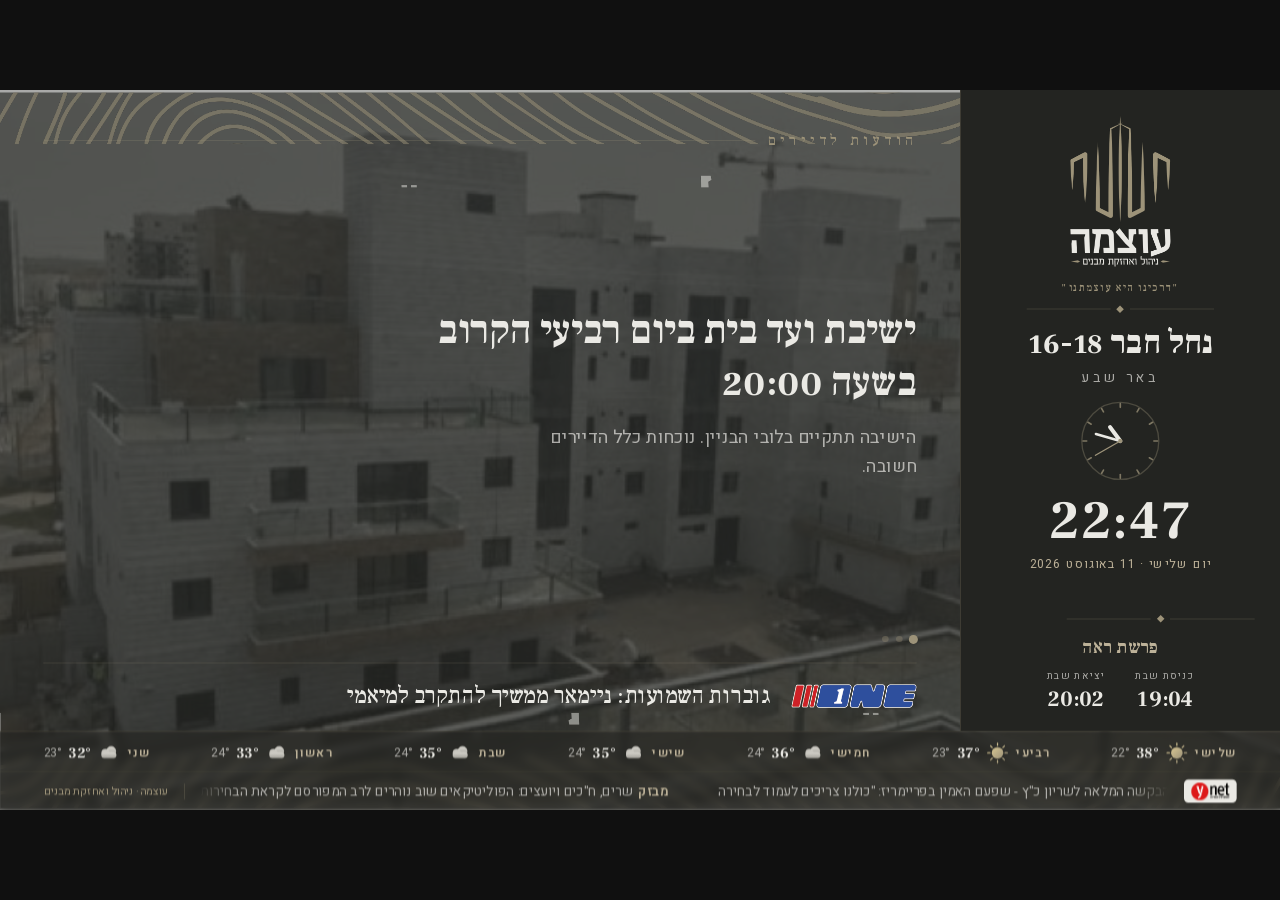
==== docs/index.html @ dda28263 "Refresh Pages snapshot to v4.2 (fit-to-screen)" ====
<!doctype html>
<html lang="en-US">
<head>
<meta charset="UTF-8">
<meta name="viewport" content="width=device-width, initial-scale=1">
<title>עוצמה · מסך לובי — נחל חבר 16-18</title>
<title>עוצמה · מסך לובי — נחל חבר 16-18</title>
<meta name='robots' content='max-image-preview:large' />
<style id="wp-img-auto-sizes-contain-inline-css">
img:is([sizes=auto i],[sizes^="auto," i]){contain-intrinsic-size:3000px 1500px}
/*# sourceURL=wp-img-auto-sizes-contain-inline-css */
</style>
<style id="wp-emoji-styles-inline-css">

	img.wp-smiley, img.emoji {
		display: inline !important;
		border: none !important;
		box-shadow: none !important;
		height: 1em !important;
		width: 1em !important;
		margin: 0 0.07em !important;
		vertical-align: -0.1em !important;
		background: none !important;
		padding: 0 !important;
	}
/*# sourceURL=wp-emoji-styles-inline-css */
</style>
<style id="wp-block-library-inline-css">
:root{--wp-block-synced-color:#7a00df;--wp-block-synced-color--rgb:122,0,223;--wp-bound-block-color:var(--wp-block-synced-color);--wp-editor-canvas-background:#ddd;--wp-admin-theme-color:#007cba;--wp-admin-theme-color--rgb:0,124,186;--wp-admin-theme-color-darker-10:#006ba1;--wp-admin-theme-color-darker-10--rgb:0,107,160.5;--wp-admin-theme-color-darker-20:#005a87;--wp-admin-theme-color-darker-20--rgb:0,90,135;--wp-admin-border-width-focus:2px}@media (min-resolution:192dpi){:root{--wp-admin-border-width-focus:1.5px}}.wp-element-button{cursor:pointer}:root .has-very-light-gray-background-color{background-color:#eee}:root .has-very-dark-gray-background-color{background-color:#313131}:root .has-very-light-gray-color{color:#eee}:root .has-very-dark-gray-color{color:#313131}:root .has-vivid-green-cyan-to-vivid-cyan-blue-gradient-background{background:linear-gradient(135deg,#00d084,#0693e3)}:root .has-purple-crush-gradient-background{background:linear-gradient(135deg,#34e2e4,#4721fb 50%,#ab1dfe)}:root .has-hazy-dawn-gradient-background{background:linear-gradient(135deg,#faaca8,#dad0ec)}:root .has-subdued-olive-gradient-background{background:linear-gradient(135deg,#fafae1,#67a671)}:root .has-atomic-cream-gradient-background{background:linear-gradient(135deg,#fdd79a,#004a59)}:root .has-nightshade-gradient-background{background:linear-gradient(135deg,#330968,#31cdcf)}:root .has-midnight-gradient-background{background:linear-gradient(135deg,#020381,#2874fc)}:root{--wp--preset--font-size--normal:16px;--wp--preset--font-size--huge:42px}.has-regular-font-size{font-size:1em}.has-larger-font-size{font-size:2.625em}.has-normal-font-size{font-size:var(--wp--preset--font-size--normal)}.has-huge-font-size{font-size:var(--wp--preset--font-size--huge)}:root .has-text-align-center{text-align:center}:root .has-text-align-left{text-align:left}:root .has-text-align-right{text-align:right}.has-fit-text{white-space:nowrap!important}#end-resizable-editor-section{display:none}.aligncenter{clear:both}.items-justified-left{justify-content:flex-start}.items-justified-center{justify-content:center}.items-justified-right{justify-content:flex-end}.items-justified-space-between{justify-content:space-between}.screen-reader-text{word-wrap:normal!important;border:0;clip-path:inset(50%);height:1px;margin:-1px;overflow:hidden;padding:0;position:absolute;width:1px}.screen-reader-text:focus{background-color:#ddd;clip-path:none;color:#444;display:block;font-size:1em;height:auto;left:5px;line-height:normal;padding:15px 23px 14px;text-decoration:none;top:5px;width:auto;z-index:100000}html :where(.has-border-color){border-style:solid}html :where([style*=border-color]){border-style:solid}html :where([style*=border-top-color]){border-top-style:solid}html :where([style*=border-right-color]){border-right-style:solid}html :where([style*=border-bottom-color]){border-bottom-style:solid}html :where([style*=border-left-color]){border-left-style:solid}html :where([style*=border-width]){border-style:solid}html :where([style*=border-top-width]){border-top-style:solid}html :where([style*=border-right-width]){border-right-style:solid}html :where([style*=border-bottom-width]){border-bottom-style:solid}html :where([style*=border-left-width]){border-left-style:solid}html :where(img[class*=wp-image-]){height:auto;max-width:100%}:where(figure){margin:0 0 1em}html :where(.is-position-sticky){--wp-admin--admin-bar--position-offset:var(--wp-admin--admin-bar--height,0px)}@media screen and (max-width:600px){html :where(.is-position-sticky){--wp-admin--admin-bar--position-offset:0px}}

/*# sourceURL=/wp-includes/css/dist/block-library/common.min.css */
</style>
<style id="classic-theme-styles-inline-css">
/*! This file is auto-generated */
.wp-block-button__link{color:#fff;background-color:#32373c;border-radius:9999px;box-shadow:none;text-decoration:none;padding:calc(.667em + 2px) calc(1.333em + 2px);font-size:1.125em}.wp-block-file__button{background:#32373c;color:#fff;text-decoration:none}
/*# sourceURL=/wp-includes/css/classic-themes.min.css */
</style>

<style id="global-styles-inline-css">
:root{--wp--preset--aspect-ratio--square: 1;--wp--preset--aspect-ratio--4-3: 4/3;--wp--preset--aspect-ratio--3-4: 3/4;--wp--preset--aspect-ratio--3-2: 3/2;--wp--preset--aspect-ratio--2-3: 2/3;--wp--preset--aspect-ratio--16-9: 16/9;--wp--preset--aspect-ratio--9-16: 9/16;--wp--preset--color--black: #000000;--wp--preset--color--cyan-bluish-gray: #abb8c3;--wp--preset--color--white: #ffffff;--wp--preset--color--pale-pink: #f78da7;--wp--preset--color--vivid-red: #cf2e2e;--wp--preset--color--luminous-vivid-orange: #ff6900;--wp--preset--color--luminous-vivid-amber: #fcb900;--wp--preset--color--light-green-cyan: #7bdcb5;--wp--preset--color--vivid-green-cyan: #00d084;--wp--preset--color--pale-cyan-blue: #8ed1fc;--wp--preset--color--vivid-cyan-blue: #0693e3;--wp--preset--color--vivid-purple: #9b51e0;--wp--preset--gradient--vivid-cyan-blue-to-vivid-purple: linear-gradient(135deg,rgb(6,147,227) 0%,rgb(155,81,224) 100%);--wp--preset--gradient--light-green-cyan-to-vivid-green-cyan: linear-gradient(135deg,rgb(122,220,180) 0%,rgb(0,208,130) 100%);--wp--preset--gradient--luminous-vivid-amber-to-luminous-vivid-orange: linear-gradient(135deg,rgb(252,185,0) 0%,rgb(255,105,0) 100%);--wp--preset--gradient--luminous-vivid-orange-to-vivid-red: linear-gradient(135deg,rgb(255,105,0) 0%,rgb(207,46,46) 100%);--wp--preset--gradient--very-light-gray-to-cyan-bluish-gray: linear-gradient(135deg,rgb(238,238,238) 0%,rgb(169,184,195) 100%);--wp--preset--gradient--cool-to-warm-spectrum: linear-gradient(135deg,rgb(74,234,220) 0%,rgb(151,120,209) 20%,rgb(207,42,186) 40%,rgb(238,44,130) 60%,rgb(251,105,98) 80%,rgb(254,248,76) 100%);--wp--preset--gradient--blush-light-purple: linear-gradient(135deg,rgb(255,206,236) 0%,rgb(152,150,240) 100%);--wp--preset--gradient--blush-bordeaux: linear-gradient(135deg,rgb(254,205,165) 0%,rgb(254,45,45) 50%,rgb(107,0,62) 100%);--wp--preset--gradient--luminous-dusk: linear-gradient(135deg,rgb(255,203,112) 0%,rgb(199,81,192) 50%,rgb(65,88,208) 100%);--wp--preset--gradient--pale-ocean: linear-gradient(135deg,rgb(255,245,203) 0%,rgb(182,227,212) 50%,rgb(51,167,181) 100%);--wp--preset--gradient--electric-grass: linear-gradient(135deg,rgb(202,248,128) 0%,rgb(113,206,126) 100%);--wp--preset--gradient--midnight: linear-gradient(135deg,rgb(2,3,129) 0%,rgb(40,116,252) 100%);--wp--preset--font-size--small: 13px;--wp--preset--font-size--medium: 20px;--wp--preset--font-size--large: 36px;--wp--preset--font-size--x-large: 42px;--wp--preset--spacing--20: 0.44rem;--wp--preset--spacing--30: 0.67rem;--wp--preset--spacing--40: 1rem;--wp--preset--spacing--50: 1.5rem;--wp--preset--spacing--60: 2.25rem;--wp--preset--spacing--70: 3.38rem;--wp--preset--spacing--80: 5.06rem;--wp--preset--shadow--natural: 6px 6px 9px rgba(0, 0, 0, 0.2);--wp--preset--shadow--deep: 12px 12px 50px rgba(0, 0, 0, 0.4);--wp--preset--shadow--sharp: 6px 6px 0px rgba(0, 0, 0, 0.2);--wp--preset--shadow--outlined: 6px 6px 0px -3px rgb(255, 255, 255), 6px 6px rgb(0, 0, 0);--wp--preset--shadow--crisp: 6px 6px 0px rgb(0, 0, 0);}:where(body) { margin: 0; }:where(.is-layout-flex){gap: 0.5em;}:where(.is-layout-grid){gap: 0.5em;}body .is-layout-flex{display: flex;}.is-layout-flex{flex-wrap: wrap;align-items: center;}.is-layout-flex > :is(*, div){margin: 0;}body .is-layout-grid{display: grid;}.is-layout-grid > :is(*, div){margin: 0;}body{padding-top: 0px;padding-right: 0px;padding-bottom: 0px;padding-left: 0px;}:root :where(.wp-element-button, .wp-block-button__link){background-color: #32373c;border-width: 0;color: #fff;font-family: inherit;font-size: inherit;font-style: inherit;font-weight: inherit;letter-spacing: inherit;line-height: inherit;padding-top: calc(0.667em + 2px);padding-right: calc(1.333em + 2px);padding-bottom: calc(0.667em + 2px);padding-left: calc(1.333em + 2px);text-decoration: none;text-transform: inherit;}.has-black-color{color: var(--wp--preset--color--black) !important;}.has-cyan-bluish-gray-color{color: var(--wp--preset--color--cyan-bluish-gray) !important;}.has-white-color{color: var(--wp--preset--color--white) !important;}.has-pale-pink-color{color: var(--wp--preset--color--pale-pink) !important;}.has-vivid-red-color{color: var(--wp--preset--color--vivid-red) !important;}.has-luminous-vivid-orange-color{color: var(--wp--preset--color--luminous-vivid-orange) !important;}.has-luminous-vivid-amber-color{color: var(--wp--preset--color--luminous-vivid-amber) !important;}.has-light-green-cyan-color{color: var(--wp--preset--color--light-green-cyan) !important;}.has-vivid-green-cyan-color{color: var(--wp--preset--color--vivid-green-cyan) !important;}.has-pale-cyan-blue-color{color: var(--wp--preset--color--pale-cyan-blue) !important;}.has-vivid-cyan-blue-color{color: var(--wp--preset--color--vivid-cyan-blue) !important;}.has-vivid-purple-color{color: var(--wp--preset--color--vivid-purple) !important;}.has-black-background-color{background-color: var(--wp--preset--color--black) !important;}.has-cyan-bluish-gray-background-color{background-color: var(--wp--preset--color--cyan-bluish-gray) !important;}.has-white-background-color{background-color: var(--wp--preset--color--white) !important;}.has-pale-pink-background-color{background-color: var(--wp--preset--color--pale-pink) !important;}.has-vivid-red-background-color{background-color: var(--wp--preset--color--vivid-red) !important;}.has-luminous-vivid-orange-background-color{background-color: var(--wp--preset--color--luminous-vivid-orange) !important;}.has-luminous-vivid-amber-background-color{background-color: var(--wp--preset--color--luminous-vivid-amber) !important;}.has-light-green-cyan-background-color{background-color: var(--wp--preset--color--light-green-cyan) !important;}.has-vivid-green-cyan-background-color{background-color: var(--wp--preset--color--vivid-green-cyan) !important;}.has-pale-cyan-blue-background-color{background-color: var(--wp--preset--color--pale-cyan-blue) !important;}.has-vivid-cyan-blue-background-color{background-color: var(--wp--preset--color--vivid-cyan-blue) !important;}.has-vivid-purple-background-color{background-color: var(--wp--preset--color--vivid-purple) !important;}.has-black-border-color{border-color: var(--wp--preset--color--black) !important;}.has-cyan-bluish-gray-border-color{border-color: var(--wp--preset--color--cyan-bluish-gray) !important;}.has-white-border-color{border-color: var(--wp--preset--color--white) !important;}.has-pale-pink-border-color{border-color: var(--wp--preset--color--pale-pink) !important;}.has-vivid-red-border-color{border-color: var(--wp--preset--color--vivid-red) !important;}.has-luminous-vivid-orange-border-color{border-color: var(--wp--preset--color--luminous-vivid-orange) !important;}.has-luminous-vivid-amber-border-color{border-color: var(--wp--preset--color--luminous-vivid-amber) !important;}.has-light-green-cyan-border-color{border-color: var(--wp--preset--color--light-green-cyan) !important;}.has-vivid-green-cyan-border-color{border-color: var(--wp--preset--color--vivid-green-cyan) !important;}.has-pale-cyan-blue-border-color{border-color: var(--wp--preset--color--pale-cyan-blue) !important;}.has-vivid-cyan-blue-border-color{border-color: var(--wp--preset--color--vivid-cyan-blue) !important;}.has-vivid-purple-border-color{border-color: var(--wp--preset--color--vivid-purple) !important;}.has-vivid-cyan-blue-to-vivid-purple-gradient-background{background: var(--wp--preset--gradient--vivid-cyan-blue-to-vivid-purple) !important;}.has-light-green-cyan-to-vivid-green-cyan-gradient-background{background: var(--wp--preset--gradient--light-green-cyan-to-vivid-green-cyan) !important;}.has-luminous-vivid-amber-to-luminous-vivid-orange-gradient-background{background: var(--wp--preset--gradient--luminous-vivid-amber-to-luminous-vivid-orange) !important;}.has-luminous-vivid-orange-to-vivid-red-gradient-background{background: var(--wp--preset--gradient--luminous-vivid-orange-to-vivid-red) !important;}.has-very-light-gray-to-cyan-bluish-gray-gradient-background{background: var(--wp--preset--gradient--very-light-gray-to-cyan-bluish-gray) !important;}.has-cool-to-warm-spectrum-gradient-background{background: var(--wp--preset--gradient--cool-to-warm-spectrum) !important;}.has-blush-light-purple-gradient-background{background: var(--wp--preset--gradient--blush-light-purple) !important;}.has-blush-bordeaux-gradient-background{background: var(--wp--preset--gradient--blush-bordeaux) !important;}.has-luminous-dusk-gradient-background{background: var(--wp--preset--gradient--luminous-dusk) !important;}.has-pale-ocean-gradient-background{background: var(--wp--preset--gradient--pale-ocean) !important;}.has-electric-grass-gradient-background{background: var(--wp--preset--gradient--electric-grass) !important;}.has-midnight-gradient-background{background: var(--wp--preset--gradient--midnight) !important;}.has-small-font-size{font-size: var(--wp--preset--font-size--small) !important;}.has-medium-font-size{font-size: var(--wp--preset--font-size--medium) !important;}.has-large-font-size{font-size: var(--wp--preset--font-size--large) !important;}.has-x-large-font-size{font-size: var(--wp--preset--font-size--x-large) !important;}
/*# sourceURL=global-styles-inline-css */
</style>

<link rel='stylesheet' id='lobby-screens-style-css' href='style.css' media='all' />
<meta name="generator" content="WordPress 7.0.3" />
</head>
<body class="home blog logged-in wp-theme-lobby-screens-theme">

<svg width="0" height="0" style="position:absolute">
  <defs>
    <linearGradient id="sunGrad" x1="0" y1="0" x2="1" y2="1">
      <stop offset="0%" stop-color="#d8c793"/><stop offset="100%" stop-color="#9D9379"/>
    </linearGradient>
    <linearGradient id="cloudGrad" x1="0" y1="0" x2="0" y2="1">
      <stop offset="0%" stop-color="#d6d4cd"/><stop offset="100%" stop-color="#a3a19a"/>
    </linearGradient>
    <linearGradient id="rainGrad" x1="0" y1="0" x2="0" y2="1">
      <stop offset="0%" stop-color="#b0aca1"/><stop offset="100%" stop-color="#8a867c"/>
    </linearGradient>
    <symbol id="wxSun" viewBox="0 0 40 40">
      <circle cx="20" cy="20" r="10" fill="url(#sunGrad)"/>
      <g stroke="url(#sunGrad)" stroke-width="2.2" stroke-linecap="round">
        <path d="M20 3v4M20 33v4M37 20h-4M7 20H3M32 8l-2.8 2.8M10.8 29.2 8 32M32 32l-2.8-2.8M10.8 10.8 8 8"/>
      </g>
    </symbol>
    <symbol id="wxCloud" viewBox="0 0 40 40">
      <circle cx="24" cy="17" r="8.5" fill="url(#cloudGrad)"/>
      <circle cx="14" cy="20" r="7" fill="url(#cloudGrad)"/>
      <rect x="7" y="19" width="26" height="10" rx="5" fill="url(#cloudGrad)"/>
    </symbol>
    <symbol id="wxRain" viewBox="0 0 40 40">
      <circle cx="24" cy="13" r="7" fill="url(#cloudGrad)"/>
      <circle cx="14" cy="16" r="6" fill="url(#cloudGrad)"/>
      <rect x="7" y="15" width="26" height="9" rx="4.5" fill="url(#cloudGrad)"/>
      <g stroke="url(#rainGrad)" stroke-width="2" stroke-linecap="round">
        <path d="M14 28v5M22 28v5M30 28v5"/>
      </g>
    </symbol>
  </defs>
</svg>

<div class="fit" id="fitCanvas">
<div class="bg-photo"></div>
<img class="ornament ornament-top" src="assets/images/otzma-ornament.png" alt="">
<img class="ornament ornament-bottom" src="assets/images/otzma-ornament.png" alt="">

<div class="frame" dir="rtl" lang="he">

  <!-- identity column: fixed info per spec §3 — company brand, building,
       clock/date, plus shabbat (the client's own sign opens with בס"ד) -->
  <aside class="identity">
    <img class="identity-logo" src="assets/images/otzma-logo-dark.png" alt="עוצמה — ניהול ואחזקת מבנים">
    <div class="identity-slogan">&quot;דרכינו היא עוצמתנו&quot;</div>

    <div class="divider"><span class="divider-gem"></span></div>

    <h1 class="identity-building">נחל חבר 16-18</h1>
    <div class="identity-city">באר שבע</div>

    <div class="identity-clock">
      <svg class="clock-analog" viewBox="0 0 100 100">
        <circle class="clock-analog-face" cx="50" cy="50" r="47"/>
                  <line class="clock-analog-tick" x1="50" y1="9" x2="50" y2="4.5"/>
                  <line class="clock-analog-tick" x1="70.5" y1="14.49" x2="72.75" y2="10.6"/>
                  <line class="clock-analog-tick" x1="85.51" y1="29.5" x2="89.4" y2="27.25"/>
                  <line class="clock-analog-tick" x1="91" y1="50" x2="95.5" y2="50"/>
                  <line class="clock-analog-tick" x1="85.51" y1="70.5" x2="89.4" y2="72.75"/>
                  <line class="clock-analog-tick" x1="70.5" y1="85.51" x2="72.75" y2="89.4"/>
                  <line class="clock-analog-tick" x1="50" y1="91" x2="50" y2="95.5"/>
                  <line class="clock-analog-tick" x1="29.5" y1="85.51" x2="27.25" y2="89.4"/>
                  <line class="clock-analog-tick" x1="14.49" y1="70.5" x2="10.6" y2="72.75"/>
                  <line class="clock-analog-tick" x1="9" y1="50" x2="4.5" y2="50"/>
                  <line class="clock-analog-tick" x1="14.49" y1="29.5" x2="10.6" y2="27.25"/>
                  <line class="clock-analog-tick" x1="29.5" y1="14.49" x2="27.25" y2="10.6"/>
                <line class="clock-analog-hand clock-analog-hour" id="handHour" x1="50" y1="50" x2="50" y2="29"/>
        <line class="clock-analog-hand clock-analog-min" id="handMin" x1="50" y1="50" x2="50" y2="19"/>
        <line class="clock-analog-hand clock-analog-sec" id="handSec" x1="50" y1="50" x2="50" y2="15"/>
        <circle class="clock-analog-pin" cx="50" cy="50" r="2.6"/>
      </svg>
      <div class="clock-digital" id="clockTime">--:--</div>
      <div class="clock-date">יום שלישי · 11 באוגוסט 2026</div>
    </div>

        <div class="shabbat">
      <div class="divider"><span class="divider-gem"></span></div>
      <div class="shabbat-parasha">פרשת ראה</div>
      <div class="shabbat-times">
        <div class="shabbat-t">
          <span class="shabbat-t-label">כניסת שבת</span>
          <span class="shabbat-t-val">19:04</span>
        </div>
        <div class="shabbat-t">
          <span class="shabbat-t-label">יציאת שבת</span>
          <span class="shabbat-t-val">20:02</span>
        </div>
      </div>
    </div>
      </aside>

  <!-- stage: ONE notice at a time, huge type, slow crossfade — the
       anti-dashboard heart of the design -->
  <main class="stage">
    <div class="stage-label">הודעות לדיירים</div>
    <div class="stage-viewport" id="stageViewport">
            <div class="stage-item is-active">
        <div class="stage-title">ישיבת ועד בית ביום רביעי הקרוב בשעה 20:00</div>
                  <div class="stage-detail">הישיבה תתקיים בלובי הבניין. נוכחות כלל הדיירים חשובה.</div>
              </div>
            <div class="stage-item">
        <div class="stage-title">נא לשמור על ניקיון חדר האשפה והחניון המשותף</div>
                  <div class="stage-detail">סביבה נקיה היא הבית של כולנו. תודה על שיתוף הפעולה.</div>
              </div>
            <div class="stage-item">
        <div class="stage-title">עבודות תחזוקה במעלית הצפונית ביום שני</div>
                  <div class="stage-detail">בין השעות 09:00–13:00. נא להשתמש במעלית הדרומית.</div>
              </div>
          </div>
    <div class="stage-dots" id="stageDots">
              <span class="stage-dot is-active"></span>
              <span class="stage-dot"></span>
              <span class="stage-dot"></span>
          </div>

    <!-- ONE sports strip — swapped with weather per Aviv (v4.1) -->
    <div class="one-strip">
      <img class="one-logo" src="assets/images/one-logo.png" alt="ONE.CO.IL">
      <div class="one-rotator">
                  <div class="one-headline is-active">גוברות השמועות: ניימאר ממשיך להתקרב למיאמי</div>
                  <div class="one-headline">אורן גולן עשוי לשמש כמנכ&quot;ל עירוני רחובות</div>
                  <div class="one-headline">איבדה נכס? משה אסולין לא ימשיך במ.ס דימונה</div>
                  <div class="one-headline">ביה&quot;ד העליון דחה את הערעור של אשדוד על מוצ&#039;ה</div>
                  <div class="one-headline">רביבו יחזור להרכב? במכבי טוענים: הכל פתוח</div>
                  <div class="one-headline">שלושה שחקני מכבי ת&quot;א הושאלו לבית&quot;ר ירושלים</div>
                  <div class="one-headline">נטו מועמד לארסנל, באיירן מינכן סימנה את טיאגו</div>
                  <div class="one-headline">היוזמה של הלוחם נתן לוי למחווה של פיטר פלצ&#039;יק</div>
              </div>
    </div>
  </main>

  <!-- news footer: compact weather row + ynet ticker, kept quiet -->
  <footer class="news">
    <div class="news-weather">
            <div class="wx-col">
        <span class="wx-day">שלישי</span>
        <svg class="wx-icon"><use href="#wxSun"/></svg>
        <span class="wx-max">38°</span>
        <span class="wx-min">22°</span>
      </div>
            <div class="wx-col">
        <span class="wx-day">רביעי</span>
        <svg class="wx-icon"><use href="#wxSun"/></svg>
        <span class="wx-max">37°</span>
        <span class="wx-min">23°</span>
      </div>
            <div class="wx-col">
        <span class="wx-day">חמישי</span>
        <svg class="wx-icon"><use href="#wxCloud"/></svg>
        <span class="wx-max">36°</span>
        <span class="wx-min">24°</span>
      </div>
            <div class="wx-col">
        <span class="wx-day">שישי</span>
        <svg class="wx-icon"><use href="#wxCloud"/></svg>
        <span class="wx-max">35°</span>
        <span class="wx-min">24°</span>
      </div>
            <div class="wx-col">
        <span class="wx-day">שבת</span>
        <svg class="wx-icon"><use href="#wxCloud"/></svg>
        <span class="wx-max">35°</span>
        <span class="wx-min">24°</span>
      </div>
            <div class="wx-col">
        <span class="wx-day">ראשון</span>
        <svg class="wx-icon"><use href="#wxCloud"/></svg>
        <span class="wx-max">33°</span>
        <span class="wx-min">24°</span>
      </div>
            <div class="wx-col">
        <span class="wx-day">שני</span>
        <svg class="wx-icon"><use href="#wxCloud"/></svg>
        <span class="wx-max">32°</span>
        <span class="wx-min">23°</span>
      </div>
          </div>
    <div class="news-ynet">
      <span class="ynet-chip"><img src="assets/images/ynet-logo.png" alt="Ynet"></span>
      <div class="ticker-flow">
        <div class="ticker-track"><span><b>מבזק</b>שרים, ח&quot;כים ויועצים: הפוליטיקאים שוב נוהרים לרב המפורסם לקראת הבחירות</span><span><b>מבזק</b>הבקשה המלאה לשריון כ&quot;ץ - שפעם האמין בפריימריז: &quot;כולנו צריכים לעמוד לבחירה&quot;</span><span><b>מבזק</b>המחטף של נתניהו, הבקשה שנשמרה בסוד - והזעם בליכוד: &quot;שריון כ&quot;ץ? צעד מחפיר&quot;</span><span><b>מבזק</b>פעם נוספת: הפעילים שמטרידים את צה&quot;ל בסוריה חצו את הגבול - והושבו לישראל</span><span><b>מבזק</b>עימות פיזי באולפן - ואגרופים בחוץ: יוסף חדאד התארח בפודקאסט, כך זה נגמר | צפו</span><span><b>מבזק</b>דוח חדש חושף: כך הממשלה &quot;מפרקת את אוסלו&quot; - בלי חקיקה</span><span><b>מבזק</b>שרים, ח&quot;כים ויועצים: הפוליטיקאים שוב נוהרים לרב המפורסם לקראת הבחירות</span><span><b>מבזק</b>הבקשה המלאה לשריון כ&quot;ץ - שפעם האמין בפריימריז: &quot;כולנו צריכים לעמוד לבחירה&quot;</span><span><b>מבזק</b>המחטף של נתניהו, הבקשה שנשמרה בסוד - והזעם בליכוד: &quot;שריון כ&quot;ץ? צעד מחפיר&quot;</span><span><b>מבזק</b>פעם נוספת: הפעילים שמטרידים את צה&quot;ל בסוריה חצו את הגבול - והושבו לישראל</span><span><b>מבזק</b>עימות פיזי באולפן - ואגרופים בחוץ: יוסף חדאד התארח בפודקאסט, כך זה נגמר | צפו</span><span><b>מבזק</b>דוח חדש חושף: כך הממשלה &quot;מפרקת את אוסלו&quot; - בלי חקיקה</span></div>
      </div>
      <div class="news-brand">עוצמה · ניהול ואחזקת מבנים</div>
    </div>
  </footer>
</div>
</div><!-- /.fit -->

<script>
/* fit-to-screen: scale the fixed 1920x1080 canvas to the window, keeping
   the full frame visible on any monitor/TV (letterboxed when needed) */
function fitScreen(){
  var s=Math.min(window.innerWidth/1920, window.innerHeight/1080);
  document.getElementById('fitCanvas').style.transform=
    'translate(-50%,-50%) scale('+s+')';
}
window.addEventListener('resize',fitScreen);
fitScreen();

function tick(){
  var d=new Date();
  var p=function(n){return String(n).padStart(2,'0');};
  var el=document.getElementById('clockTime');
  if(el) el.textContent=p(d.getHours())+':'+p(d.getMinutes());

  var h=d.getHours()%12, m=d.getMinutes(), s=d.getSeconds();
  var hourEl=document.getElementById('handHour');
  var minEl=document.getElementById('handMin');
  var secEl=document.getElementById('handSec');
  if(hourEl) hourEl.style.transform='rotate('+((h+m/60)*30)+'deg)';
  if(minEl) minEl.style.transform='rotate('+((m+s/60)*6)+'deg)';
  if(secEl) secEl.style.transform='rotate('+(s*6)+'deg)';
}
tick();setInterval(tick,1000);

/* slow rotators: one visible item at a time, long holds, gentle fades */
function rotate(itemSel,dotSel,holdMs){
  var items=document.querySelectorAll(itemSel);
  var dots=dotSel?document.querySelectorAll(dotSel):[];
  if(items.length<2) return;
  var i=0;
  setInterval(function(){
    items[i].classList.remove('is-active');
    if(dots[i]) dots[i].classList.remove('is-active');
    i=(i+1)%items.length;
    items[i].classList.add('is-active');
    if(dots[i]) dots[i].classList.add('is-active');
  },holdMs);
}
rotate('.stage-item','.stage-dot',11000);
rotate('.one-headline',null,8000);
</script>
<script type="module">
/*! This file is auto-generated */
var e="script#wp-emoji-settings",t=document.querySelector(e);if(!(t instanceof HTMLScriptElement))throw new Error("Element missing: "+e);const r=JSON.parse(t.text),s=(window._wpemojiSettings=r,"wpEmojiSettingsSupports"),o=["flag","emoji"];function i(e){try{var t={supportTests:e,timestamp:(new Date).valueOf()};sessionStorage.setItem(s,JSON.stringify(t))}catch(e){}}function c(e,t,n){e.clearRect(0,0,e.canvas.width,e.canvas.height),e.fillText(t,0,0);t=new Uint32Array(e.getImageData(0,0,e.canvas.width,e.canvas.height).data);e.clearRect(0,0,e.canvas.width,e.canvas.height),e.fillText(n,0,0);const r=new Uint32Array(e.getImageData(0,0,e.canvas.width,e.canvas.height).data);return t.every((e,t)=>e===r[t])}function p(e,t){e.clearRect(0,0,e.canvas.width,e.canvas.height),e.fillText(t,0,0);var n=e.getImageData(16,16,1,1);for(let e=0;e<n.data.length;e++)if(0!==n.data[e])return!1;return!0}function u(e,t,n,r){switch(t){case"flag":return n(e,"\ud83c\udff3\ufe0f\u200d\u26a7\ufe0f","\ud83c\udff3\ufe0f\u200b\u26a7\ufe0f")?!1:!n(e,"\ud83c\udde8\ud83c\uddf6","\ud83c\udde8\u200b\ud83c\uddf6")&&!n(e,"\ud83c\udff4\udb40\udc67\udb40\udc62\udb40\udc65\udb40\udc6e\udb40\udc67\udb40\udc7f","\ud83c\udff4\u200b\udb40\udc67\u200b\udb40\udc62\u200b\udb40\udc65\u200b\udb40\udc6e\u200b\udb40\udc67\u200b\udb40\udc7f");case"emoji":return!r(e,"\ud83e\u1fac8")}return!1}function f(e,t,n,r){let a;const s=(a="undefined"!=typeof WorkerGlobalScope&&self instanceof WorkerGlobalScope?new OffscreenCanvas(300,150):document.createElement("canvas")).getContext("2d",{willReadFrequently:!0}),o=(s.textBaseline="top",s.font="600 32px Arial",{});return e.forEach(e=>{o[e]=t(s,e,n,r)}),o}function a(e){var t=document.createElement("script");t.src=e,t.defer=!0,document.head.appendChild(t)}r.supports={everything:!0,everythingExceptFlag:!0},new Promise(t=>{let n=function(){try{var e=JSON.parse(sessionStorage.getItem(s));if("object"==typeof e&&"number"==typeof e.timestamp&&(new Date).valueOf()<e.timestamp+604800&&"object"==typeof e.supportTests)return e.supportTests}catch(e){}return null}();if(!n){if("undefined"!=typeof Worker&&"undefined"!=typeof OffscreenCanvas&&"undefined"!=typeof URL&&URL.createObjectURL&&"undefined"!=typeof Blob)try{var e="postMessage("+f.toString()+"("+[JSON.stringify(o),u.toString(),c.toString(),p.toString()].join(",")+"));",r=new Blob([e],{type:"text/javascript"});const a=new Worker(URL.createObjectURL(r),{name:"wpTestEmojiSupports"});return void(a.onmessage=e=>{i(n=e.data),a.terminate(),t(n)})}catch(e){}i(n=f(o,u,c,p))}t(n)}).then(e=>{for(const n in e)r.supports[n]=e[n],r.supports.everything=r.supports.everything&&r.supports[n],"flag"!==n&&(r.supports.everythingExceptFlag=r.supports.everythingExceptFlag&&r.supports[n]);var t;r.supports.everythingExceptFlag=r.supports.everythingExceptFlag&&!r.supports.flag,r.supports.everything||((t=r.source||{}).concatemoji?a(t.concatemoji):t.wpemoji&&t.twemoji&&(a(t.twemoji),a(t.wpemoji)))});
</script>
</body>
</html>
---- docs/style.css ----
/*
Theme Name: Lobby Screens
Description: TV display for residential building lobbies (35-45"). Static presentation, no user interaction — server-rendered live data (Ynet, ONE, weather, Shabbat times) refreshed on each reload.
Version: 4.0

v4 — "Otzma Premium Dark" (Template 1 of the client spec).
Complete redesign against Aviv's full written spec (2026-08-11) and the
real client brand: עוצמה ניהול ואחזקת מבנים.

Brand values sampled directly from the client's own PDFs
(LOGO AND DESIGN/), not invented:
  charcoal #1B1C1A   — flat background of their glass lobby sign
  gold     #9D9379   — identical value in logo mark, ornaments, headlines
  ivory    #EAE9E4   — poster off-white
Assets extracted from the same files: otzma-logo-dark.png (logo crop from
the glass sign, blends into the charcoal base), otzma-ornament.png (their
topographic contour strip).

Anti-dashboard rules from the spec, applied here:
  - no grid of little cards; three calm zones with hairline separators
  - one notice on stage at a time, huge serif type, slow crossfade
  - slow Ken Burns on the building photo, low opacity, behind everything
  - typography IS the design: Frank Ruhl Libre (serif display — matches
    the serif in the client's poster) + Heebo (clean data sans)
*/

@font-face{
  font-family:'Frank Ruhl Libre';
  font-style:normal;
  font-weight:500;
  font-display:swap;
  src:url('assets/fonts/frank-ruhl-libre-500-hebrew.woff2') format('woff2');
  unicode-range:U+0307-0308, U+0590-05FF, U+200C-2010, U+20AA, U+25CC, U+FB1D-FB4F;
}
@font-face{
  font-family:'Frank Ruhl Libre';
  font-style:normal;
  font-weight:500;
  font-display:swap;
  src:url('assets/fonts/frank-ruhl-libre-500-latin.woff2') format('woff2');
  unicode-range:U+0000-00FF, U+0131, U+0152-0153, U+02BB-02BC, U+02C6, U+02DA, U+02DC, U+0304, U+0308, U+0329, U+2000-206F, U+20AC, U+2122, U+2191, U+2193, U+2212, U+2215, U+FEFF, U+FFFD;
}
@font-face{
  font-family:'Frank Ruhl Libre';
  font-style:normal;
  font-weight:700;
  font-display:swap;
  src:url('assets/fonts/frank-ruhl-libre-700-hebrew.woff2') format('woff2');
  unicode-range:U+0307-0308, U+0590-05FF, U+200C-2010, U+20AA, U+25CC, U+FB1D-FB4F;
}
@font-face{
  font-family:'Frank Ruhl Libre';
  font-style:normal;
  font-weight:700;
  font-display:swap;
  src:url('assets/fonts/frank-ruhl-libre-700-latin.woff2') format('woff2');
  unicode-range:U+0000-00FF, U+0131, U+0152-0153, U+02BB-02BC, U+02C6, U+02DA, U+02DC, U+0304, U+0308, U+0329, U+2000-206F, U+20AC, U+2122, U+2191, U+2193, U+2212, U+2215, U+FEFF, U+FFFD;
}
@font-face{
  font-family:'Frank Ruhl Libre';
  font-style:normal;
  font-weight:900;
  font-display:swap;
  src:url('assets/fonts/frank-ruhl-libre-900-hebrew.woff2') format('woff2');
  unicode-range:U+0307-0308, U+0590-05FF, U+200C-2010, U+20AA, U+25CC, U+FB1D-FB4F;
}
@font-face{
  font-family:'Frank Ruhl Libre';
  font-style:normal;
  font-weight:900;
  font-display:swap;
  src:url('assets/fonts/frank-ruhl-libre-900-latin.woff2') format('woff2');
  unicode-range:U+0000-00FF, U+0131, U+0152-0153, U+02BB-02BC, U+02C6, U+02DA, U+02DC, U+0304, U+0308, U+0329, U+2000-206F, U+20AC, U+2122, U+2191, U+2193, U+2212, U+2215, U+FEFF, U+FFFD;
}
@font-face{
  font-family:'Heebo';
  font-style:normal;
  font-weight:400;
  font-display:swap;
  src:url('assets/fonts/heebo-400-hebrew.woff2') format('woff2');
  unicode-range:U+0307-0308, U+0590-05FF, U+200C-2010, U+20AA, U+25CC, U+FB1D-FB4F;
}
@font-face{
  font-family:'Heebo';
  font-style:normal;
  font-weight:400;
  font-display:swap;
  src:url('assets/fonts/heebo-400-latin.woff2') format('woff2');
  unicode-range:U+0000-00FF, U+0131, U+0152-0153, U+02BB-02BC, U+02C6, U+02DA, U+02DC, U+0304, U+0308, U+0329, U+2000-206F, U+20AC, U+2122, U+2191, U+2193, U+2212, U+2215, U+FEFF, U+FFFD;
}
@font-face{
  font-family:'Heebo';
  font-style:normal;
  font-weight:600;
  font-display:swap;
  src:url('assets/fonts/heebo-600-hebrew.woff2') format('woff2');
  unicode-range:U+0307-0308, U+0590-05FF, U+200C-2010, U+20AA, U+25CC, U+FB1D-FB4F;
}
@font-face{
  font-family:'Heebo';
  font-style:normal;
  font-weight:600;
  font-display:swap;
  src:url('assets/fonts/heebo-600-latin.woff2') format('woff2');
  unicode-range:U+0000-00FF, U+0131, U+0152-0153, U+02BB-02BC, U+02C6, U+02DA, U+02DC, U+0304, U+0308, U+0329, U+2000-206F, U+20AC, U+2122, U+2191, U+2193, U+2212, U+2215, U+FEFF, U+FFFD;
}
@font-face{
  font-family:'Heebo';
  font-style:normal;
  font-weight:800;
  font-display:swap;
  src:url('assets/fonts/heebo-800-hebrew.woff2') format('woff2');
  unicode-range:U+0307-0308, U+0590-05FF, U+200C-2010, U+20AA, U+25CC, U+FB1D-FB4F;
}
@font-face{
  font-family:'Heebo';
  font-style:normal;
  font-weight:800;
  font-display:swap;
  src:url('assets/fonts/heebo-800-latin.woff2') format('woff2');
  unicode-range:U+0000-00FF, U+0131, U+0152-0153, U+02BB-02BC, U+02C6, U+02DA, U+02DC, U+0304, U+0308, U+0329, U+2000-206F, U+20AC, U+2122, U+2191, U+2193, U+2212, U+2215, U+FEFF, U+FFFD;
}

:root{
  /* v4.1: Aviv approved the style but found it too black — the base is
     lifted from the brand's sign charcoal (#1B1C1A) to a warmer graphite,
     and the photo layer shows through more. Gold/ivory stay untouched. */
  --charcoal:#2B2C28;
  --charcoal-deep:#232421;
  --gold:#9D9379;
  --gold-bright:#BCB198;
  --gold-soft:rgba(157,147,121,0.16);
  --ivory:#EAE9E4;
  --ivory-dim:rgba(234,233,228,0.68);
  --hairline:rgba(157,147,121,0.34);
  --serif:'Frank Ruhl Libre',serif;
  --sans:'Heebo','Arial Hebrew',sans-serif;
}

*{box-sizing:border-box;margin:0;}
html,body{height:100%;overflow:hidden;}
body{
  font-family:var(--sans);
  color:var(--ivory);
  /* letterbox bars when the window aspect differs from 16:9 */
  background:#101010;
}

/* ---------- fit-to-screen canvas ----------
   v4.2: the whole design is laid out on a fixed 1920x1080 canvas (all
   sizes in design px) and scaled as one unit to fit whatever window or
   screen it runs on — signage-player style. A 24" monitor with browser
   chrome, a TV, a projector: the full screen is always visible,
   letterboxed if the aspect differs. JS sets --fit-scale on resize. */
.fit{
  position:absolute;top:50%;left:50%;
  width:1920px;height:1080px;
  transform:translate(-50%,-50%) scale(var(--fit-scale,1));
  overflow:hidden;
  background:var(--charcoal);
}

/* ---------- background layers ---------- */
/* building photo, heavily dimmed, with a very slow Ken Burns drift so the
   screen feels alive without ever competing with the text */
.bg-photo{
  position:absolute;inset:-4%;z-index:0;
  background:url('assets/images/building-nachal-hever.jpg') center 40%/cover;
  opacity:.22;
  filter:saturate(.6) brightness(1.05);
  animation:kenburns 52s ease-in-out infinite alternate;
}
@keyframes kenburns{
  from{transform:scale(1) translate(0,0);}
  to{transform:scale(1.08) translate(1.2%,-1%);}
}
/* the client's topographic contour ornament, top and bottom edges — its
   own background is the same charcoal so it blends seamlessly */
.ornament{
  position:absolute;left:0;right:0;z-index:1;
  width:100%;height:auto;
  opacity:.5;
  pointer-events:none;
}
.ornament-top{top:0;}
.ornament-bottom{bottom:0;transform:rotate(180deg);}

/* ---------- frame ---------- */
/* RTL grid: first column track = rightmost. Identity column sits on the
   right (reading start), the stage fills the rest, news spans the bottom. */
.frame{
  position:relative;z-index:2;
  height:1080px;
  display:grid;
  grid-template-columns:480px 1fr;
  /* minmax(0,1fr): without the explicit 0 minimum the identity column's
     stacked content sets a min-content floor, the row overflows 1080px and
     the news footer gets pushed below the screen edge */
  grid-template-rows:minmax(0,1fr) auto;
  grid-template-areas:
    "identity stage"
    "news news";
}

/* ---------- identity column (right) ---------- */
.identity{
  grid-area:identity;
  display:flex;flex-direction:column;align-items:center;
  padding:38.4px 38.4px 26.9px;
  border-inline-end:1px solid var(--hairline);
  text-align:center;
  /* solid anchor: keeps the brand column calm and flat while the stage
     carries the photo tint */
  background:var(--charcoal-deep);
  min-height:0;
  overflow:hidden;
}
.identity-logo{
  width:163.2px;height:auto;display:block;
}
.identity-slogan{
  font-family:var(--serif);font-weight:500;
  color:var(--gold);
  font-size:16.3px;letter-spacing:.12em;
  margin-top:13.4px;
}
/* the small diamond divider used across the client's printed material */
.divider{
  display:flex;align-items:center;gap:10.6px;
  width:70%;
  margin:19.2px 0;
}
.divider::before,.divider::after{
  content:'';flex:1;height:1px;background:var(--hairline);
}
.divider-gem{
  width:8.1px;height:8.1px;
  background:var(--gold);
  transform:rotate(45deg);
  flex-shrink:0;
}
.identity-building{
  font-family:var(--serif);font-weight:900;
  font-size:48px;line-height:1.15;
  color:var(--ivory);
}
.identity-city{
  font-size:20.2px;font-weight:400;
  color:var(--ivory-dim);
  letter-spacing:.28em;
  margin-top:9.6px;
}
.identity-clock{
  margin-top:auto;
  display:flex;flex-direction:column;align-items:center;
}
.clock-analog{width:122.9px;height:122.9px;margin-bottom:19.2px;}
.clock-analog-face{fill:none;stroke:var(--hairline);stroke-width:1.6;}
.clock-analog-tick{stroke:var(--gold);stroke-width:2;stroke-linecap:round;opacity:.75;}
.clock-analog-hand{stroke:var(--ivory);stroke-linecap:round;transform-origin:50px 50px;transition:transform .3s cubic-bezier(.4,1.6,.6,1);}
.clock-analog-hour{stroke-width:5;}
.clock-analog-min{stroke-width:3;}
.clock-analog-sec{stroke:var(--gold);stroke-width:1.6;}
.clock-analog-pin{fill:var(--gold);}
.clock-digital{
  font-family:var(--serif);font-weight:700;
  font-size:80.6px;line-height:1;
  font-variant-numeric:tabular-nums;
  color:var(--ivory);
}
.clock-date{
  font-size:18.2px;font-weight:400;
  color:var(--gold-bright);
  letter-spacing:.1em;
  margin-top:10.6px;
}
/* shabbat block, bottom of the column — the client's sign opens with
   בס"ד, so shabbat info belongs in the permanent identity zone */
.shabbat{
  margin-top:auto;
  width:100%;
  padding-top:26.9px;
}
.shabbat-parasha{
  font-family:var(--serif);font-weight:700;
  font-size:27.8px;color:var(--gold-bright);
}
.shabbat-times{
  display:flex;justify-content:center;gap:46.1px;
  margin-top:15.4px;
}
.shabbat-t{display:flex;flex-direction:column;gap:2.9px;}
.shabbat-t-label{font-size:15px;color:var(--ivory-dim);letter-spacing:.14em;}
.shabbat-t-val{
  font-family:var(--serif);font-weight:700;
  font-size:32.6px;color:var(--ivory);
  font-variant-numeric:tabular-nums;
}

/* ---------- stage (center-left) ---------- */
.stage{
  grid-area:stage;
  display:flex;flex-direction:column;
  padding:61.4px 65.3px 0;
  min-height:0;
}
.stage-label{
  display:flex;align-items:center;gap:19.2px;
  font-family:var(--serif);font-weight:500;
  font-size:22.1px;letter-spacing:.3em;
  color:var(--gold);
}
.stage-label::after{
  content:'';flex:1;height:1px;background:var(--hairline);
}
.stage-viewport{
  position:relative;flex:1;min-height:0;
}
.stage-item{
  position:absolute;inset:0;
  display:flex;flex-direction:column;justify-content:center;
  opacity:0;
  transform:translateY(26.9px);
  transition:opacity 1.3s ease, transform 1.3s ease;
  pointer-events:none;
}
.stage-item.is-active{opacity:1;transform:translateY(0);}
.stage-title{
  font-family:var(--serif);font-weight:700;
  font-size:59.5px;line-height:1.3;
  color:var(--ivory);
  max-width:22ch;
}
.stage-detail{
  font-size:26.9px;font-weight:400;line-height:1.6;
  color:var(--ivory-dim);
  margin-top:23px;
  max-width:40ch;
}
.stage-dots{
  display:flex;gap:11.5px;
  padding:0 0 30.7px;
}
.stage-dot{
  width:9.6px;height:9.6px;border-radius:50%;
  background:var(--hairline);
  transition:background .6s ease, transform .6s ease;
}
.stage-dot.is-active{background:var(--gold);transform:scale(1.35);}

/* ONE sports strip — swapped with weather (v4.1, Aviv's request): the
   rotating sports headline now lives at the stage bottom, bigger type */
.one-strip{
  border-top:1px solid var(--hairline);
  padding:23px 0 26.9px;
  display:flex;align-items:center;gap:30.7px;
}
.one-logo{height:36.5px;width:auto;display:block;flex-shrink:0;}
.one-rotator{position:relative;flex:1;min-width:0;height:51.8px;}
.one-headline{
  position:absolute;inset:0;
  display:flex;align-items:center;
  font-family:var(--serif);font-weight:500;
  font-size:35.5px;line-height:1.2;
  color:var(--ivory);
  white-space:nowrap;overflow:hidden;text-overflow:ellipsis;
  opacity:0;transform:translateY(9.6px);
  transition:opacity 1s ease, transform 1s ease;
}
.one-headline.is-active{opacity:1;transform:translateY(0);}
@keyframes fadeUp{
  from{opacity:0;transform:translateY(15.4px);}
  to{opacity:1;transform:translateY(0);}
}

/* ---------- news footer ---------- */
.news{
  grid-area:news;
  border-top:1px solid var(--hairline);
  background:rgba(35,36,33,0.6);
  backdrop-filter:blur(6px);
  -webkit-backdrop-filter:blur(6px);
}
/* weather — compact inline row in the footer (swapped with ONE, v4.1) */
.news-weather{
  display:flex;align-items:center;justify-content:space-between;
  padding:14.4px 65.3px 10.6px;
}
.wx-col{
  display:flex;align-items:center;gap:10.6px;
  opacity:0;
  animation:fadeUp 1.1s ease forwards;
}
.wx-col:nth-child(1){animation-delay:.15s;}
.wx-col:nth-child(2){animation-delay:.3s;}
.wx-col:nth-child(3){animation-delay:.45s;}
.wx-col:nth-child(4){animation-delay:.6s;}
.wx-col:nth-child(5){animation-delay:.75s;}
.wx-col:nth-child(6){animation-delay:.9s;}
.wx-col:nth-child(7){animation-delay:1.05s;}
.wx-day{
  font-size:18.2px;font-weight:600;
  color:var(--gold-bright);letter-spacing:.06em;
}
.wx-icon{width:34.6px;height:34.6px;}
.wx-max{
  font-family:var(--serif);font-weight:700;
  font-size:22.1px;color:var(--ivory);
  font-variant-numeric:tabular-nums;
}
.wx-min{
  font-size:18.2px;font-weight:400;
  color:var(--ivory-dim);
  font-variant-numeric:tabular-nums;
}
.news-ynet{
  display:flex;align-items:center;gap:23px;
  border-top:1px solid rgba(157,147,121,0.16);
  padding:10.6px 65.3px;
}
/* the ynet wordmark is mostly black — give it a small ivory chip so the
   official logo stays legible on charcoal */
.ynet-chip{
  background:var(--ivory);
  border-radius:6.7px;
  padding:4.8px 10.6px;
  flex-shrink:0;
  display:flex;align-items:center;
}
.ynet-chip img{height:25.9px;width:auto;display:block;}
.ticker-flow{
  flex:1;min-width:0;overflow:hidden;white-space:nowrap;
  direction:ltr; /* RTL marquee gap fix — see README */
  mask-image:linear-gradient(90deg,transparent,#000 4%,#000 96%,transparent);
  -webkit-mask-image:linear-gradient(90deg,transparent,#000 4%,#000 96%,transparent);
}
.ticker-track{
  display:inline-flex;gap:65.3px;
  animation:scroll-rtl 60s linear infinite;
  font-size:20.2px;font-weight:400;
  color:var(--ivory-dim);
}
.ticker-track b{font-weight:600;color:var(--gold-bright);margin:0 8.6px;}
@keyframes scroll-rtl{from{transform:translateX(0);}to{transform:translateX(-50%);}}
.news-brand{
  flex-shrink:0;
  display:flex;align-items:center;gap:13.4px;
  font-size:16.3px;color:var(--gold);
  border-inline-start:1px solid var(--hairline);
  padding-inline-start:23px;
}

@media (prefers-reduced-motion: reduce){
  .bg-photo,.ticker-track,.wx-col{animation:none;}
  .wx-col{opacity:1;}
  .stage-item,.one-headline,.clock-analog-hand{transition:none;}
}
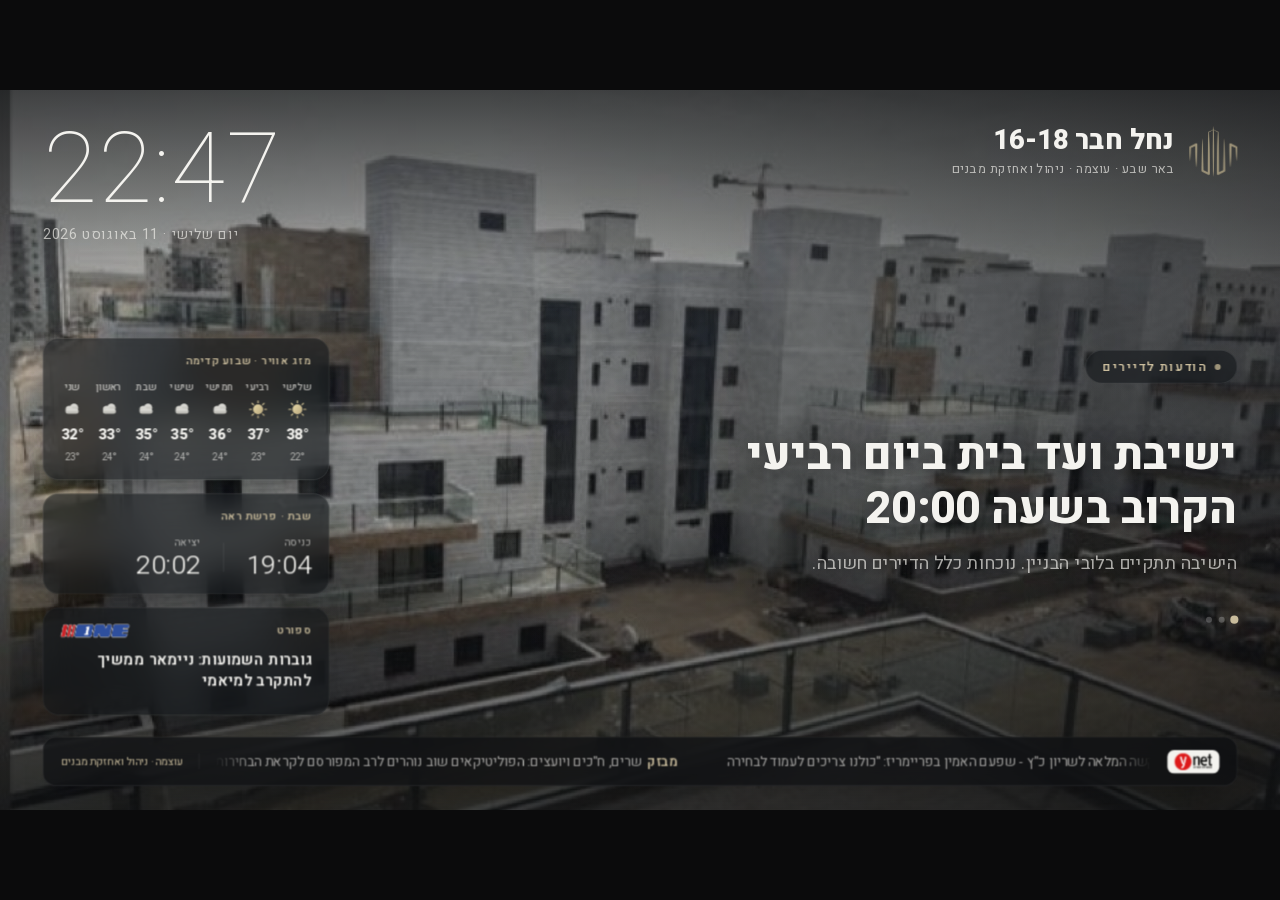
==== commit e4598d00: "Refresh Pages snapshot to v5" ====
--- a/docs/index.html
+++ b/docs/index.html
@@ -49,13 +49,13 @@
 <svg width="0" height="0" style="position:absolute">
   <defs>
     <linearGradient id="sunGrad" x1="0" y1="0" x2="1" y2="1">
-      <stop offset="0%" stop-color="#d8c793"/><stop offset="100%" stop-color="#9D9379"/>
+      <stop offset="0%" stop-color="#e8d9a8"/><stop offset="100%" stop-color="#B9A87E"/>
     </linearGradient>
     <linearGradient id="cloudGrad" x1="0" y1="0" x2="0" y2="1">
-      <stop offset="0%" stop-color="#d6d4cd"/><stop offset="100%" stop-color="#a3a19a"/>
+      <stop offset="0%" stop-color="#e3e2dd"/><stop offset="100%" stop-color="#b0afa8"/>
     </linearGradient>
     <linearGradient id="rainGrad" x1="0" y1="0" x2="0" y2="1">
-      <stop offset="0%" stop-color="#b0aca1"/><stop offset="100%" stop-color="#8a867c"/>
+      <stop offset="0%" stop-color="#c0bdb2"/><stop offset="100%" stop-color="#94908a"/>
     </linearGradient>
     <symbol id="wxSun" viewBox="0 0 40 40">
       <circle cx="20" cy="20" r="10" fill="url(#sunGrad)"/>
@@ -80,158 +80,141 @@
 </svg>
 
 <div class="fit" id="fitCanvas">
-<div class="bg-photo"></div>
-<img class="ornament ornament-top" src="assets/images/otzma-ornament.png" alt="">
-<img class="ornament ornament-bottom" src="assets/images/otzma-ornament.png" alt="">
-
-<div class="frame" dir="rtl" lang="he">
-
-  <!-- identity column: fixed info per spec §3 — company brand, building,
-       clock/date, plus shabbat (the client's own sign opens with בס"ד) -->
-  <aside class="identity">
-    <img class="identity-logo" src="assets/images/otzma-logo-dark.png" alt="עוצמה — ניהול ואחזקת מבנים">
-    <div class="identity-slogan">&quot;דרכינו היא עוצמתנו&quot;</div>
-
-    <div class="divider"><span class="divider-gem"></span></div>
-
-    <h1 class="identity-building">נחל חבר 16-18</h1>
-    <div class="identity-city">באר שבע</div>
-
-    <div class="identity-clock">
-      <svg class="clock-analog" viewBox="0 0 100 100">
-        <circle class="clock-analog-face" cx="50" cy="50" r="47"/>
-                  <line class="clock-analog-tick" x1="50" y1="9" x2="50" y2="4.5"/>
-                  <line class="clock-analog-tick" x1="70.5" y1="14.49" x2="72.75" y2="10.6"/>
-                  <line class="clock-analog-tick" x1="85.51" y1="29.5" x2="89.4" y2="27.25"/>
-                  <line class="clock-analog-tick" x1="91" y1="50" x2="95.5" y2="50"/>
-                  <line class="clock-analog-tick" x1="85.51" y1="70.5" x2="89.4" y2="72.75"/>
-                  <line class="clock-analog-tick" x1="70.5" y1="85.51" x2="72.75" y2="89.4"/>
-                  <line class="clock-analog-tick" x1="50" y1="91" x2="50" y2="95.5"/>
-                  <line class="clock-analog-tick" x1="29.5" y1="85.51" x2="27.25" y2="89.4"/>
-                  <line class="clock-analog-tick" x1="14.49" y1="70.5" x2="10.6" y2="72.75"/>
-                  <line class="clock-analog-tick" x1="9" y1="50" x2="4.5" y2="50"/>
-                  <line class="clock-analog-tick" x1="14.49" y1="29.5" x2="10.6" y2="27.25"/>
-                  <line class="clock-analog-tick" x1="29.5" y1="14.49" x2="27.25" y2="10.6"/>
-                <line class="clock-analog-hand clock-analog-hour" id="handHour" x1="50" y1="50" x2="50" y2="29"/>
-        <line class="clock-analog-hand clock-analog-min" id="handMin" x1="50" y1="50" x2="50" y2="19"/>
-        <line class="clock-analog-hand clock-analog-sec" id="handSec" x1="50" y1="50" x2="50" y2="15"/>
-        <circle class="clock-analog-pin" cx="50" cy="50" r="2.6"/>
-      </svg>
-      <div class="clock-digital" id="clockTime">--:--</div>
-      <div class="clock-date">יום שלישי · 11 באוגוסט 2026</div>
-    </div>
-
-        <div class="shabbat">
-      <div class="divider"><span class="divider-gem"></span></div>
-      <div class="shabbat-parasha">פרשת ראה</div>
-      <div class="shabbat-times">
-        <div class="shabbat-t">
-          <span class="shabbat-t-label">כניסת שבת</span>
-          <span class="shabbat-t-val">19:04</span>
-        </div>
-        <div class="shabbat-t">
-          <span class="shabbat-t-label">יציאת שבת</span>
-          <span class="shabbat-t-val">20:02</span>
-        </div>
-      </div>
-    </div>
-      </aside>
-
-  <!-- stage: ONE notice at a time, huge type, slow crossfade — the
-       anti-dashboard heart of the design -->
-  <main class="stage">
-    <div class="stage-label">הודעות לדיירים</div>
-    <div class="stage-viewport" id="stageViewport">
-            <div class="stage-item is-active">
-        <div class="stage-title">ישיבת ועד בית ביום רביעי הקרוב בשעה 20:00</div>
-                  <div class="stage-detail">הישיבה תתקיים בלובי הבניין. נוכחות כלל הדיירים חשובה.</div>
-              </div>
-            <div class="stage-item">
-        <div class="stage-title">נא לשמור על ניקיון חדר האשפה והחניון המשותף</div>
-                  <div class="stage-detail">סביבה נקיה היא הבית של כולנו. תודה על שיתוף הפעולה.</div>
-              </div>
-            <div class="stage-item">
-        <div class="stage-title">עבודות תחזוקה במעלית הצפונית ביום שני</div>
-                  <div class="stage-detail">בין השעות 09:00–13:00. נא להשתמש במעלית הדרומית.</div>
-              </div>
+  <div class="bg-photo"></div>
+  <div class="bg-scrim"></div>
+
+  <div class="frame" dir="rtl" lang="he">
+
+    <header class="zone-top">
+      <div class="w-identity">
+  <img class="w-identity-mark" src="assets/images/otzma-mark.png" alt="">
+  <div class="w-identity-text">
+    <div class="w-identity-building">נחל חבר 16-18</div>
+    <div class="w-identity-sub">באר שבע · עוצמה · ניהול ואחזקת מבנים</div>
+  </div>
+</div>
+<div class="w-clock">
+  <div class="w-clock-time" id="clockTime">--:--</div>
+  <div class="w-clock-date">יום שלישי · 11 באוגוסט 2026</div>
+</div>
+    </header>
+
+    <main class="zone-hero">
+      <div class="w-ann">
+  <div class="w-ann-label"><span class="w-ann-label-dot"></span>הודעות לדיירים</div>
+  <div class="w-ann-viewport">
+        <div class="w-ann-item is-active">
+      <div class="w-ann-title">ישיבת ועד בית ביום רביעי הקרוב בשעה 20:00</div>
+              <div class="w-ann-detail">הישיבה תתקיים בלובי הבניין. נוכחות כלל הדיירים חשובה.</div>
           </div>
-    <div class="stage-dots" id="stageDots">
-              <span class="stage-dot is-active"></span>
-              <span class="stage-dot"></span>
-              <span class="stage-dot"></span>
+        <div class="w-ann-item">
+      <div class="w-ann-title">נא לשמור על ניקיון חדר האשפה והחניון המשותף</div>
+              <div class="w-ann-detail">סביבה נקיה היא הבית של כולנו. תודה על שיתוף הפעולה.</div>
           </div>
-
-    <!-- ONE sports strip — swapped with weather per Aviv (v4.1) -->
-    <div class="one-strip">
-      <img class="one-logo" src="assets/images/one-logo.png" alt="ONE.CO.IL">
-      <div class="one-rotator">
-                  <div class="one-headline is-active">גוברות השמועות: ניימאר ממשיך להתקרב למיאמי</div>
-                  <div class="one-headline">אורן גולן עשוי לשמש כמנכ&quot;ל עירוני רחובות</div>
-                  <div class="one-headline">איבדה נכס? משה אסולין לא ימשיך במ.ס דימונה</div>
-                  <div class="one-headline">ביה&quot;ד העליון דחה את הערעור של אשדוד על מוצ&#039;ה</div>
-                  <div class="one-headline">רביבו יחזור להרכב? במכבי טוענים: הכל פתוח</div>
-                  <div class="one-headline">שלושה שחקני מכבי ת&quot;א הושאלו לבית&quot;ר ירושלים</div>
-                  <div class="one-headline">נטו מועמד לארסנל, באיירן מינכן סימנה את טיאגו</div>
-                  <div class="one-headline">היוזמה של הלוחם נתן לוי למחווה של פיטר פלצ&#039;יק</div>
-              </div>
-    </div>
-  </main>
-
-  <!-- news footer: compact weather row + ynet ticker, kept quiet -->
-  <footer class="news">
-    <div class="news-weather">
-            <div class="wx-col">
-        <span class="wx-day">שלישי</span>
-        <svg class="wx-icon"><use href="#wxSun"/></svg>
-        <span class="wx-max">38°</span>
-        <span class="wx-min">22°</span>
-      </div>
-            <div class="wx-col">
-        <span class="wx-day">רביעי</span>
-        <svg class="wx-icon"><use href="#wxSun"/></svg>
-        <span class="wx-max">37°</span>
-        <span class="wx-min">23°</span>
-      </div>
-            <div class="wx-col">
-        <span class="wx-day">חמישי</span>
-        <svg class="wx-icon"><use href="#wxCloud"/></svg>
-        <span class="wx-max">36°</span>
-        <span class="wx-min">24°</span>
-      </div>
-            <div class="wx-col">
-        <span class="wx-day">שישי</span>
-        <svg class="wx-icon"><use href="#wxCloud"/></svg>
-        <span class="wx-max">35°</span>
-        <span class="wx-min">24°</span>
-      </div>
-            <div class="wx-col">
-        <span class="wx-day">שבת</span>
-        <svg class="wx-icon"><use href="#wxCloud"/></svg>
-        <span class="wx-max">35°</span>
-        <span class="wx-min">24°</span>
-      </div>
-            <div class="wx-col">
-        <span class="wx-day">ראשון</span>
-        <svg class="wx-icon"><use href="#wxCloud"/></svg>
-        <span class="wx-max">33°</span>
-        <span class="wx-min">24°</span>
-      </div>
-            <div class="wx-col">
-        <span class="wx-day">שני</span>
-        <svg class="wx-icon"><use href="#wxCloud"/></svg>
-        <span class="wx-max">32°</span>
-        <span class="wx-min">23°</span>
-      </div>
+        <div class="w-ann-item">
+      <div class="w-ann-title">עבודות תחזוקה במעלית הצפונית ביום שני</div>
+              <div class="w-ann-detail">בין השעות 09:00–13:00. נא להשתמש במעלית הדרומית.</div>
           </div>
-    <div class="news-ynet">
-      <span class="ynet-chip"><img src="assets/images/ynet-logo.png" alt="Ynet"></span>
-      <div class="ticker-flow">
-        <div class="ticker-track"><span><b>מבזק</b>שרים, ח&quot;כים ויועצים: הפוליטיקאים שוב נוהרים לרב המפורסם לקראת הבחירות</span><span><b>מבזק</b>הבקשה המלאה לשריון כ&quot;ץ - שפעם האמין בפריימריז: &quot;כולנו צריכים לעמוד לבחירה&quot;</span><span><b>מבזק</b>המחטף של נתניהו, הבקשה שנשמרה בסוד - והזעם בליכוד: &quot;שריון כ&quot;ץ? צעד מחפיר&quot;</span><span><b>מבזק</b>פעם נוספת: הפעילים שמטרידים את צה&quot;ל בסוריה חצו את הגבול - והושבו לישראל</span><span><b>מבזק</b>עימות פיזי באולפן - ואגרופים בחוץ: יוסף חדאד התארח בפודקאסט, כך זה נגמר | צפו</span><span><b>מבזק</b>דוח חדש חושף: כך הממשלה &quot;מפרקת את אוסלו&quot; - בלי חקיקה</span><span><b>מבזק</b>שרים, ח&quot;כים ויועצים: הפוליטיקאים שוב נוהרים לרב המפורסם לקראת הבחירות</span><span><b>מבזק</b>הבקשה המלאה לשריון כ&quot;ץ - שפעם האמין בפריימריז: &quot;כולנו צריכים לעמוד לבחירה&quot;</span><span><b>מבזק</b>המחטף של נתניהו, הבקשה שנשמרה בסוד - והזעם בליכוד: &quot;שריון כ&quot;ץ? צעד מחפיר&quot;</span><span><b>מבזק</b>פעם נוספת: הפעילים שמטרידים את צה&quot;ל בסוריה חצו את הגבול - והושבו לישראל</span><span><b>מבזק</b>עימות פיזי באולפן - ואגרופים בחוץ: יוסף חדאד התארח בפודקאסט, כך זה נגמר | צפו</span><span><b>מבזק</b>דוח חדש חושף: כך הממשלה &quot;מפרקת את אוסלו&quot; - בלי חקיקה</span></div>
-      </div>
-      <div class="news-brand">עוצמה · ניהול ואחזקת מבנים</div>
-    </div>
-  </footer>
-</div>
+      </div>
+  <div class="w-ann-dots">
+          <span class="w-ann-dot is-active"></span>
+          <span class="w-ann-dot"></span>
+          <span class="w-ann-dot"></span>
+      </div>
+</div>
+    </main>
+
+    <aside class="zone-rail">
+              <div class="card w-weather">
+  <div class="card-label">מזג אוויר · שבוע קדימה</div>
+  <div class="w-weather-grid">
+        <div class="w-weather-col">
+      <span class="w-weather-day">שלישי</span>
+      <svg class="w-weather-icon"><use href="#wxSun"/></svg>
+      <span class="w-weather-max">38°</span>
+      <span class="w-weather-min">22°</span>
+    </div>
+        <div class="w-weather-col">
+      <span class="w-weather-day">רביעי</span>
+      <svg class="w-weather-icon"><use href="#wxSun"/></svg>
+      <span class="w-weather-max">37°</span>
+      <span class="w-weather-min">23°</span>
+    </div>
+        <div class="w-weather-col">
+      <span class="w-weather-day">חמישי</span>
+      <svg class="w-weather-icon"><use href="#wxCloud"/></svg>
+      <span class="w-weather-max">36°</span>
+      <span class="w-weather-min">24°</span>
+    </div>
+        <div class="w-weather-col">
+      <span class="w-weather-day">שישי</span>
+      <svg class="w-weather-icon"><use href="#wxCloud"/></svg>
+      <span class="w-weather-max">35°</span>
+      <span class="w-weather-min">24°</span>
+    </div>
+        <div class="w-weather-col">
+      <span class="w-weather-day">שבת</span>
+      <svg class="w-weather-icon"><use href="#wxCloud"/></svg>
+      <span class="w-weather-max">35°</span>
+      <span class="w-weather-min">24°</span>
+    </div>
+        <div class="w-weather-col">
+      <span class="w-weather-day">ראשון</span>
+      <svg class="w-weather-icon"><use href="#wxCloud"/></svg>
+      <span class="w-weather-max">33°</span>
+      <span class="w-weather-min">24°</span>
+    </div>
+        <div class="w-weather-col">
+      <span class="w-weather-day">שני</span>
+      <svg class="w-weather-icon"><use href="#wxCloud"/></svg>
+      <span class="w-weather-max">32°</span>
+      <span class="w-weather-min">23°</span>
+    </div>
+      </div>
+</div>
+              <div class="card w-shabbat">
+  <div class="card-label">שבת · פרשת ראה</div>
+  <div class="w-shabbat-times">
+    <div class="w-shabbat-t">
+      <span class="w-shabbat-t-label">כניסה</span>
+      <span class="w-shabbat-t-val">19:04</span>
+    </div>
+    <div class="w-shabbat-sep"></div>
+    <div class="w-shabbat-t">
+      <span class="w-shabbat-t-label">יציאה</span>
+      <span class="w-shabbat-t-val">20:02</span>
+    </div>
+  </div>
+</div>
+              <div class="card w-sports">
+  <div class="card-label">
+    ספורט
+    <img class="w-sports-logo" src="assets/images/one-logo.png" alt="ONE.CO.IL">
+  </div>
+  <div class="w-sports-viewport">
+          <div class="w-sports-item is-active">גוברות השמועות: ניימאר ממשיך להתקרב למיאמי</div>
+          <div class="w-sports-item">אורן גולן עשוי לשמש כמנכ&quot;ל עירוני רחובות</div>
+          <div class="w-sports-item">איבדה נכס? משה אסולין לא ימשיך במ.ס דימונה</div>
+          <div class="w-sports-item">ביה&quot;ד העליון דחה את הערעור של אשדוד על מוצ&#039;ה</div>
+          <div class="w-sports-item">רביבו יחזור להרכב? במכבי טוענים: הכל פתוח</div>
+          <div class="w-sports-item">שלושה שחקני מכבי ת&quot;א הושאלו לבית&quot;ר ירושלים</div>
+          <div class="w-sports-item">נטו מועמד לארסנל, באיירן מינכן סימנה את טיאגו</div>
+          <div class="w-sports-item">היוזמה של הלוחם נתן לוי למחווה של פיטר פלצ&#039;יק</div>
+      </div>
+</div>
+          </aside>
+
+    <footer class="zone-ticker">
+      <div class="w-news">
+  <span class="w-news-chip"><img src="assets/images/ynet-logo.png" alt="Ynet"></span>
+  <div class="w-news-flow">
+    <div class="w-news-track"><span><b>מבזק</b>שרים, ח&quot;כים ויועצים: הפוליטיקאים שוב נוהרים לרב המפורסם לקראת הבחירות</span><span><b>מבזק</b>הבקשה המלאה לשריון כ&quot;ץ - שפעם האמין בפריימריז: &quot;כולנו צריכים לעמוד לבחירה&quot;</span><span><b>מבזק</b>המחטף של נתניהו, הבקשה שנשמרה בסוד - והזעם בליכוד: &quot;שריון כ&quot;ץ? צעד מחפיר&quot;</span><span><b>מבזק</b>פעם נוספת: הפעילים שמטרידים את צה&quot;ל בסוריה חצו את הגבול - והושבו לישראל</span><span><b>מבזק</b>עימות פיזי באולפן - ואגרופים בחוץ: יוסף חדאד התארח בפודקאסט, כך זה נגמר | צפו</span><span><b>מבזק</b>דוח חדש חושף: כך הממשלה &quot;מפרקת את אוסלו&quot; - בלי חקיקה</span><span><b>מבזק</b>שרים, ח&quot;כים ויועצים: הפוליטיקאים שוב נוהרים לרב המפורסם לקראת הבחירות</span><span><b>מבזק</b>הבקשה המלאה לשריון כ&quot;ץ - שפעם האמין בפריימריז: &quot;כולנו צריכים לעמוד לבחירה&quot;</span><span><b>מבזק</b>המחטף של נתניהו, הבקשה שנשמרה בסוד - והזעם בליכוד: &quot;שריון כ&quot;ץ? צעד מחפיר&quot;</span><span><b>מבזק</b>פעם נוספת: הפעילים שמטרידים את צה&quot;ל בסוריה חצו את הגבול - והושבו לישראל</span><span><b>מבזק</b>עימות פיזי באולפן - ואגרופים בחוץ: יוסף חדאד התארח בפודקאסט, כך זה נגמר | צפו</span><span><b>מבזק</b>דוח חדש חושף: כך הממשלה &quot;מפרקת את אוסלו&quot; - בלי חקיקה</span></div>
+  </div>
+  <div class="w-news-brand">עוצמה · ניהול ואחזקת מבנים</div>
+</div>
+    </footer>
+
+  </div>
 </div><!-- /.fit -->
 
 <script>
@@ -245,23 +228,16 @@
 window.addEventListener('resize',fitScreen);
 fitScreen();
 
+/* ClockWidget */
 function tick(){
   var d=new Date();
   var p=function(n){return String(n).padStart(2,'0');};
   var el=document.getElementById('clockTime');
   if(el) el.textContent=p(d.getHours())+':'+p(d.getMinutes());
-
-  var h=d.getHours()%12, m=d.getMinutes(), s=d.getSeconds();
-  var hourEl=document.getElementById('handHour');
-  var minEl=document.getElementById('handMin');
-  var secEl=document.getElementById('handSec');
-  if(hourEl) hourEl.style.transform='rotate('+((h+m/60)*30)+'deg)';
-  if(minEl) minEl.style.transform='rotate('+((m+s/60)*6)+'deg)';
-  if(secEl) secEl.style.transform='rotate('+(s*6)+'deg)';
 }
 tick();setInterval(tick,1000);
 
-/* slow rotators: one visible item at a time, long holds, gentle fades */
+/* shared rotator: one visible item at a time, long holds, gentle fades */
 function rotate(itemSel,dotSel,holdMs){
   var items=document.querySelectorAll(itemSel);
   var dots=dotSel?document.querySelectorAll(dotSel):[];
@@ -275,8 +251,8 @@
     if(dots[i]) dots[i].classList.add('is-active');
   },holdMs);
 }
-rotate('.stage-item','.stage-dot',11000);
-rotate('.one-headline',null,8000);
+rotate('.w-ann-item','.w-ann-dot',11000);   /* AnnouncementWidget */
+rotate('.w-sports-item',null,8000);          /* SportsWidget */
 </script>
 <script type="module">
 /*! This file is auto-generated */
--- a/docs/style.css
+++ b/docs/style.css
@@ -1,75 +1,57 @@
 /*
 Theme Name: Lobby Screens
 Description: TV display for residential building lobbies (35-45"). Static presentation, no user interaction — server-rendered live data (Ynet, ONE, weather, Shabbat times) refreshed on each reload.
-Version: 4.0
-
-v4 — "Otzma Premium Dark" (Template 1 of the client spec).
-Complete redesign against Aviv's full written spec (2026-08-11) and the
-real client brand: עוצמה ניהול ואחזקת מבנים.
-
-Brand values sampled directly from the client's own PDFs
-(LOGO AND DESIGN/), not invented:
-  charcoal #1B1C1A   — flat background of their glass lobby sign
-  gold     #9D9379   — identical value in logo mark, ornaments, headlines
-  ivory    #EAE9E4   — poster off-white
-Assets extracted from the same files: otzma-logo-dark.png (logo crop from
-the glass sign, blends into the charcoal base), otzma-ornament.png (their
-topographic contour strip).
-
-Anti-dashboard rules from the spec, applied here:
-  - no grid of little cards; three calm zones with hairline separators
-  - one notice on stage at a time, huge serif type, slow crossfade
-  - slow Ken Burns on the building photo, low opacity, behind everything
-  - typography IS the design: Frank Ruhl Libre (serif display — matches
-    the serif in the client's poster) + Heebo (clean data sans)
+Version: 5.0
+
+v5 — "Otzma Modern". Aviv didn't connect to v4's classic-hotel look
+(serif + ornament read as old-world). Rebuilt against the modern
+references he pointed to (Dribbble/Behance: digital signage UI, smart
+building dashboards, TV interfaces, luxury hotel screens). The patterns
+adopted from that research:
+  - the building photo is the ambient material — full-bleed, not a tint
+  - content floats in glass cards: large radius, backdrop blur, light
+    1px hairline, soft deep shadow
+  - Heebo only, thin-vs-bold contrast (huge thin clock, small spaced
+    labels, bold headlines) — the serif and the ornament strips are gone
+  - brand gold (#9D9379 family, sampled from the client's PDFs) survives
+    as a sparse accent: labels, dots, hairlines
+Layout is composed of independent widget components (see
+template-parts/widgets/) — every .w-* block here is one widget's CSS.
+
+All sizes are design-px on a fixed 1920x1080 canvas scaled to fit the
+window (.fit) — see v4.2 note near the .fit rule.
 */
 
 @font-face{
-  font-family:'Frank Ruhl Libre';
-  font-style:normal;
-  font-weight:500;
-  font-display:swap;
-  src:url('assets/fonts/frank-ruhl-libre-500-hebrew.woff2') format('woff2');
-  unicode-range:U+0307-0308, U+0590-05FF, U+200C-2010, U+20AA, U+25CC, U+FB1D-FB4F;
-}
-@font-face{
-  font-family:'Frank Ruhl Libre';
-  font-style:normal;
-  font-weight:500;
-  font-display:swap;
-  src:url('assets/fonts/frank-ruhl-libre-500-latin.woff2') format('woff2');
-  unicode-range:U+0000-00FF, U+0131, U+0152-0153, U+02BB-02BC, U+02C6, U+02DA, U+02DC, U+0304, U+0308, U+0329, U+2000-206F, U+20AC, U+2122, U+2191, U+2193, U+2212, U+2215, U+FEFF, U+FFFD;
-}
-@font-face{
-  font-family:'Frank Ruhl Libre';
-  font-style:normal;
-  font-weight:700;
-  font-display:swap;
-  src:url('assets/fonts/frank-ruhl-libre-700-hebrew.woff2') format('woff2');
-  unicode-range:U+0307-0308, U+0590-05FF, U+200C-2010, U+20AA, U+25CC, U+FB1D-FB4F;
-}
-@font-face{
-  font-family:'Frank Ruhl Libre';
-  font-style:normal;
-  font-weight:700;
-  font-display:swap;
-  src:url('assets/fonts/frank-ruhl-libre-700-latin.woff2') format('woff2');
-  unicode-range:U+0000-00FF, U+0131, U+0152-0153, U+02BB-02BC, U+02C6, U+02DA, U+02DC, U+0304, U+0308, U+0329, U+2000-206F, U+20AC, U+2122, U+2191, U+2193, U+2212, U+2215, U+FEFF, U+FFFD;
-}
-@font-face{
-  font-family:'Frank Ruhl Libre';
-  font-style:normal;
-  font-weight:900;
-  font-display:swap;
-  src:url('assets/fonts/frank-ruhl-libre-900-hebrew.woff2') format('woff2');
-  unicode-range:U+0307-0308, U+0590-05FF, U+200C-2010, U+20AA, U+25CC, U+FB1D-FB4F;
-}
-@font-face{
-  font-family:'Frank Ruhl Libre';
-  font-style:normal;
-  font-weight:900;
-  font-display:swap;
-  src:url('assets/fonts/frank-ruhl-libre-900-latin.woff2') format('woff2');
+  font-family:'Heebo';
+  font-style:normal;
+  font-weight:100;
+  font-display:swap;
+  src:url('assets/fonts/heebo-100-hebrew.woff2') format('woff2');
+  unicode-range:U+0307-0308, U+0590-05FF, U+200C-2010, U+20AA, U+25CC, U+FB1D-FB4F;
+}
+@font-face{
+  font-family:'Heebo';
+  font-style:normal;
+  font-weight:100;
+  font-display:swap;
+  src:url('assets/fonts/heebo-100-latin.woff2') format('woff2');
+  unicode-range:U+0000-00FF, U+0131, U+0152-0153, U+02BB-02BC, U+02C6, U+02DA, U+02DC, U+0304, U+0308, U+0329, U+2000-206F, U+20AC, U+2122, U+2191, U+2193, U+2212, U+2215, U+FEFF, U+FFFD;
+}
+@font-face{
+  font-family:'Heebo';
+  font-style:normal;
+  font-weight:300;
+  font-display:swap;
+  src:url('assets/fonts/heebo-300-hebrew.woff2') format('woff2');
+  unicode-range:U+0307-0308, U+0590-05FF, U+200C-2010, U+20AA, U+25CC, U+FB1D-FB4F;
+}
+@font-face{
+  font-family:'Heebo';
+  font-style:normal;
+  font-weight:300;
+  font-display:swap;
+  src:url('assets/fonts/heebo-300-latin.woff2') format('woff2');
   unicode-range:U+0000-00FF, U+0131, U+0152-0153, U+02BB-02BC, U+02C6, U+02DA, U+02DC, U+0304, U+0308, U+0329, U+2000-206F, U+20AC, U+2122, U+2191, U+2193, U+2212, U+2215, U+FEFF, U+FFFD;
 }
 @font-face{
@@ -122,18 +104,14 @@
 }
 
 :root{
-  /* v4.1: Aviv approved the style but found it too black — the base is
-     lifted from the brand's sign charcoal (#1B1C1A) to a warmer graphite,
-     and the photo layer shows through more. Gold/ivory stay untouched. */
-  --charcoal:#2B2C28;
-  --charcoal-deep:#232421;
-  --gold:#9D9379;
-  --gold-bright:#BCB198;
-  --gold-soft:rgba(157,147,121,0.16);
-  --ivory:#EAE9E4;
-  --ivory-dim:rgba(234,233,228,0.68);
-  --hairline:rgba(157,147,121,0.34);
-  --serif:'Frank Ruhl Libre',serif;
+  --night:#131417;
+  --glass:rgba(18,20,24,0.55);
+  --glass-strong:rgba(13,14,17,0.72);
+  --line:rgba(255,255,255,0.10);
+  --gold:#9D9379;        /* brand value, sampled from the client's PDFs */
+  --gold-bright:#C9BC9C; /* lifted for small text over photo */
+  --white:#F4F3EF;
+  --dim:rgba(244,243,239,0.66);
   --sans:'Heebo','Arial Hebrew',sans-serif;
 }
 
@@ -141,317 +119,258 @@
 html,body{height:100%;overflow:hidden;}
 body{
   font-family:var(--sans);
-  color:var(--ivory);
+  color:var(--white);
   /* letterbox bars when the window aspect differs from 16:9 */
-  background:#101010;
+  background:#0b0b0c;
 }
 
 /* ---------- fit-to-screen canvas ----------
-   v4.2: the whole design is laid out on a fixed 1920x1080 canvas (all
-   sizes in design px) and scaled as one unit to fit whatever window or
-   screen it runs on — signage-player style. A 24" monitor with browser
-   chrome, a TV, a projector: the full screen is always visible,
-   letterboxed if the aspect differs. JS sets --fit-scale on resize. */
+   fixed 1920x1080 design canvas scaled as one unit to any window/TV
+   (JS sets the transform on resize); full frame always visible. */
 .fit{
   position:absolute;top:50%;left:50%;
   width:1920px;height:1080px;
-  transform:translate(-50%,-50%) scale(var(--fit-scale,1));
+  transform:translate(-50%,-50%) scale(1);
   overflow:hidden;
-  background:var(--charcoal);
-}
-
-/* ---------- background layers ---------- */
-/* building photo, heavily dimmed, with a very slow Ken Burns drift so the
-   screen feels alive without ever competing with the text */
+  background:var(--night);
+}
+
+/* ---------- ambient background ---------- */
+/* the photo IS the surface — full presence, very slow Ken Burns drift */
 .bg-photo{
-  position:absolute;inset:-4%;z-index:0;
+  position:absolute;inset:0;z-index:0;
   background:url('assets/images/building-nachal-hever.jpg') center 40%/cover;
-  opacity:.22;
-  filter:saturate(.6) brightness(1.05);
+  filter:brightness(.92) saturate(.88);
   animation:kenburns 52s ease-in-out infinite alternate;
 }
 @keyframes kenburns{
   from{transform:scale(1) translate(0,0);}
-  to{transform:scale(1.08) translate(1.2%,-1%);}
-}
-/* the client's topographic contour ornament, top and bottom edges — its
-   own background is the same charcoal so it blends seamlessly */
-.ornament{
-  position:absolute;left:0;right:0;z-index:1;
-  width:100%;height:auto;
-  opacity:.5;
-  pointer-events:none;
-}
-.ornament-top{top:0;}
-.ornament-bottom{bottom:0;transform:rotate(180deg);}
-
-/* ---------- frame ---------- */
-/* RTL grid: first column track = rightmost. Identity column sits on the
-   right (reading start), the stage fills the rest, news spans the bottom. */
+  to{transform:scale(1.09) translate(1.2%,-1%);}
+}
+/* legibility scrims: heavier at top/bottom edges and on the right where
+   the hero text lives (RTL reading side) */
+.bg-scrim{
+  position:absolute;inset:0;z-index:1;
+  background:
+    linear-gradient(180deg, rgba(9,10,12,.7) 0%, rgba(9,10,12,.2) 24%, rgba(9,10,12,.14) 58%, rgba(9,10,12,.74) 100%),
+    linear-gradient(270deg, rgba(9,10,12,.5) 0%, rgba(9,10,12,.12) 46%, transparent 62%),
+    /* warm brand-gold veil — takes the chill off the grey concrete */
+    linear-gradient(0deg, rgba(157,147,121,.09), rgba(157,147,121,.09));
+}
+
+/* ---------- frame / zones ---------- */
+/* RTL grid: first column track = rightmost. Hero owns the reading side,
+   the widget rail floats on the left, ticker spans the bottom. */
 .frame{
   position:relative;z-index:2;
   height:1080px;
   display:grid;
-  grid-template-columns:480px 1fr;
-  /* minmax(0,1fr): without the explicit 0 minimum the identity column's
-     stacked content sets a min-content floor, the row overflows 1080px and
-     the news footer gets pushed below the screen edge */
-  grid-template-rows:minmax(0,1fr) auto;
+  padding:52px 64px 36px;
+  gap:0 48px;
+  grid-template-columns:1fr 430px;
+  grid-template-rows:auto minmax(0,1fr) auto;
   grid-template-areas:
-    "identity stage"
-    "news news";
-}
-
-/* ---------- identity column (right) ---------- */
-.identity{
-  grid-area:identity;
-  display:flex;flex-direction:column;align-items:center;
-  padding:38.4px 38.4px 26.9px;
-  border-inline-end:1px solid var(--hairline);
-  text-align:center;
-  /* solid anchor: keeps the brand column calm and flat while the stage
-     carries the photo tint */
-  background:var(--charcoal-deep);
+    "top top"
+    "hero rail"
+    "ticker ticker";
+}
+.zone-top{
+  grid-area:top;
+  display:flex;justify-content:space-between;align-items:flex-start;
+  margin-bottom:12px;
+}
+.zone-hero{
+  grid-area:hero;
+  display:flex;flex-direction:column;justify-content:center;
   min-height:0;
-  overflow:hidden;
-}
-.identity-logo{
-  width:163.2px;height:auto;display:block;
-}
-.identity-slogan{
-  font-family:var(--serif);font-weight:500;
-  color:var(--gold);
-  font-size:16.3px;letter-spacing:.12em;
-  margin-top:13.4px;
-}
-/* the small diamond divider used across the client's printed material */
-.divider{
-  display:flex;align-items:center;gap:10.6px;
-  width:70%;
-  margin:19.2px 0;
-}
-.divider::before,.divider::after{
-  content:'';flex:1;height:1px;background:var(--hairline);
-}
-.divider-gem{
-  width:8.1px;height:8.1px;
-  background:var(--gold);
-  transform:rotate(45deg);
-  flex-shrink:0;
-}
-.identity-building{
-  font-family:var(--serif);font-weight:900;
-  font-size:48px;line-height:1.15;
-  color:var(--ivory);
-}
-.identity-city{
-  font-size:20.2px;font-weight:400;
-  color:var(--ivory-dim);
-  letter-spacing:.28em;
-  margin-top:9.6px;
-}
-.identity-clock{
-  margin-top:auto;
-  display:flex;flex-direction:column;align-items:center;
-}
-.clock-analog{width:122.9px;height:122.9px;margin-bottom:19.2px;}
-.clock-analog-face{fill:none;stroke:var(--hairline);stroke-width:1.6;}
-.clock-analog-tick{stroke:var(--gold);stroke-width:2;stroke-linecap:round;opacity:.75;}
-.clock-analog-hand{stroke:var(--ivory);stroke-linecap:round;transform-origin:50px 50px;transition:transform .3s cubic-bezier(.4,1.6,.6,1);}
-.clock-analog-hour{stroke-width:5;}
-.clock-analog-min{stroke-width:3;}
-.clock-analog-sec{stroke:var(--gold);stroke-width:1.6;}
-.clock-analog-pin{fill:var(--gold);}
-.clock-digital{
-  font-family:var(--serif);font-weight:700;
-  font-size:80.6px;line-height:1;
+}
+.zone-rail{
+  grid-area:rail;
+  display:flex;flex-direction:column;justify-content:flex-end;
+  gap:20px;
+  min-height:0;
+  padding-bottom:8px;
+}
+.zone-ticker{grid-area:ticker;margin-top:24px;}
+
+/* ---------- shared glass card ---------- */
+.card{
+  background:var(--glass);
+  backdrop-filter:blur(24px);
+  -webkit-backdrop-filter:blur(24px);
+  border:1px solid var(--line);
+  border-radius:24px;
+  padding:22px 26px;
+  box-shadow:0 24px 48px -26px rgba(0,0,0,.6);
+}
+.card-label{
+  display:flex;align-items:center;gap:10px;
+  font-size:16px;font-weight:600;
+  color:var(--gold-bright);
+  letter-spacing:.09em;
+  margin-bottom:16px;
+}
+
+/* ---------- IdentityWidget ---------- */
+.w-identity{display:flex;align-items:center;gap:22px;}
+.w-identity-mark{height:76px;width:auto;display:block;}
+.w-identity-building{font-size:42px;font-weight:800;line-height:1.1;}
+.w-identity-sub{
+  font-size:19px;font-weight:400;color:var(--dim);
+  margin-top:6px;letter-spacing:.04em;
+}
+
+/* ---------- ClockWidget ---------- */
+.w-clock{text-align:left;}
+.w-clock-time{
+  font-size:148px;font-weight:100;line-height:.95;
   font-variant-numeric:tabular-nums;
-  color:var(--ivory);
-}
-.clock-date{
-  font-size:18.2px;font-weight:400;
+  letter-spacing:.01em;
+}
+.w-clock-date{
+  font-size:21px;font-weight:400;color:var(--dim);
+  letter-spacing:.06em;
+  margin-top:8px;
+}
+
+/* ---------- AnnouncementWidget (hero) ---------- */
+.w-ann{display:flex;flex-direction:column;max-width:1050px;}
+.w-ann-label{
+  display:inline-flex;align-items:center;gap:12px;
+  align-self:flex-start;
+  background:var(--glass);
+  backdrop-filter:blur(24px);
+  -webkit-backdrop-filter:blur(24px);
+  border:1px solid var(--line);
+  border-radius:999px;
+  padding:10px 24px;
+  font-size:19px;font-weight:600;
   color:var(--gold-bright);
   letter-spacing:.1em;
-  margin-top:10.6px;
-}
-/* shabbat block, bottom of the column — the client's sign opens with
-   בס"ד, so shabbat info belongs in the permanent identity zone */
-.shabbat{
-  margin-top:auto;
-  width:100%;
-  padding-top:26.9px;
-}
-.shabbat-parasha{
-  font-family:var(--serif);font-weight:700;
-  font-size:27.8px;color:var(--gold-bright);
-}
-.shabbat-times{
-  display:flex;justify-content:center;gap:46.1px;
-  margin-top:15.4px;
-}
-.shabbat-t{display:flex;flex-direction:column;gap:2.9px;}
-.shabbat-t-label{font-size:15px;color:var(--ivory-dim);letter-spacing:.14em;}
-.shabbat-t-val{
-  font-family:var(--serif);font-weight:700;
-  font-size:32.6px;color:var(--ivory);
-  font-variant-numeric:tabular-nums;
-}
-
-/* ---------- stage (center-left) ---------- */
-.stage{
-  grid-area:stage;
-  display:flex;flex-direction:column;
-  padding:61.4px 65.3px 0;
-  min-height:0;
-}
-.stage-label{
-  display:flex;align-items:center;gap:19.2px;
-  font-family:var(--serif);font-weight:500;
-  font-size:22.1px;letter-spacing:.3em;
-  color:var(--gold);
-}
-.stage-label::after{
-  content:'';flex:1;height:1px;background:var(--hairline);
-}
-.stage-viewport{
-  position:relative;flex:1;min-height:0;
-}
-.stage-item{
+}
+.w-ann-label-dot{
+  width:9px;height:9px;border-radius:50%;
+  background:var(--gold);
+  animation:pulse 2.4s ease-in-out infinite;
+}
+@keyframes pulse{0%,100%{opacity:1;}50%{opacity:.4;}}
+.w-ann-viewport{position:relative;height:340px;margin-top:10px;}
+.w-ann-item{
   position:absolute;inset:0;
   display:flex;flex-direction:column;justify-content:center;
-  opacity:0;
-  transform:translateY(26.9px);
+  opacity:0;transform:translateY(26px);
   transition:opacity 1.3s ease, transform 1.3s ease;
   pointer-events:none;
 }
-.stage-item.is-active{opacity:1;transform:translateY(0);}
-.stage-title{
-  font-family:var(--serif);font-weight:700;
-  font-size:59.5px;line-height:1.3;
-  color:var(--ivory);
-  max-width:22ch;
-}
-.stage-detail{
-  font-size:26.9px;font-weight:400;line-height:1.6;
-  color:var(--ivory-dim);
-  margin-top:23px;
-  max-width:40ch;
-}
-.stage-dots{
-  display:flex;gap:11.5px;
-  padding:0 0 30.7px;
-}
-.stage-dot{
-  width:9.6px;height:9.6px;border-radius:50%;
-  background:var(--hairline);
+.w-ann-item.is-active{opacity:1;transform:translateY(0);}
+.w-ann-title{
+  font-size:66px;font-weight:800;line-height:1.22;
+  max-width:24ch;
+  text-shadow:0 4px 28px rgba(0,0,0,.45);
+}
+.w-ann-detail{
+  font-size:27px;font-weight:400;line-height:1.55;
+  color:var(--dim);
+  margin-top:20px;max-width:46ch;
+  text-shadow:0 2px 16px rgba(0,0,0,.4);
+}
+.w-ann-dots{display:flex;gap:10px;}
+.w-ann-dot{
+  width:9px;height:9px;border-radius:50%;
+  background:rgba(255,255,255,.22);
   transition:background .6s ease, transform .6s ease;
 }
-.stage-dot.is-active{background:var(--gold);transform:scale(1.35);}
-
-/* ONE sports strip — swapped with weather (v4.1, Aviv's request): the
-   rotating sports headline now lives at the stage bottom, bigger type */
-.one-strip{
-  border-top:1px solid var(--hairline);
-  padding:23px 0 26.9px;
-  display:flex;align-items:center;gap:30.7px;
-}
-.one-logo{height:36.5px;width:auto;display:block;flex-shrink:0;}
-.one-rotator{position:relative;flex:1;min-width:0;height:51.8px;}
-.one-headline{
+.w-ann-dot.is-active{background:var(--gold-bright);transform:scale(1.35);}
+
+/* ---------- WeatherWidget ---------- */
+.w-weather-grid{display:flex;justify-content:space-between;}
+.w-weather-col{display:flex;flex-direction:column;align-items:center;gap:7px;}
+.w-weather-day{font-size:15px;font-weight:600;color:var(--dim);}
+.w-weather-icon{width:30px;height:30px;}
+.w-weather-max{font-size:22px;font-weight:800;font-variant-numeric:tabular-nums;}
+.w-weather-min{font-size:15px;font-weight:400;color:var(--dim);font-variant-numeric:tabular-nums;}
+
+/* ---------- ShabbatWidget ---------- */
+.w-shabbat-times{display:flex;align-items:center;gap:34px;}
+.w-shabbat-t{display:flex;flex-direction:column;gap:3px;}
+.w-shabbat-t-label{font-size:15px;font-weight:400;color:var(--dim);letter-spacing:.08em;}
+.w-shabbat-t-val{
+  font-size:40px;font-weight:300;line-height:1;
+  font-variant-numeric:tabular-nums;
+}
+.w-shabbat-sep{width:1px;height:44px;background:var(--line);}
+
+/* ---------- SportsWidget ---------- */
+.w-sports-logo{height:20px;width:auto;display:block;margin-inline-start:auto;}
+.w-sports-viewport{position:relative;height:76px;}
+.w-sports-item{
   position:absolute;inset:0;
-  display:flex;align-items:center;
-  font-family:var(--serif);font-weight:500;
-  font-size:35.5px;line-height:1.2;
-  color:var(--ivory);
-  white-space:nowrap;overflow:hidden;text-overflow:ellipsis;
-  opacity:0;transform:translateY(9.6px);
+  font-size:23px;font-weight:600;line-height:1.4;
+  display:-webkit-box;
+  -webkit-line-clamp:2;
+  -webkit-box-orient:vertical;
+  overflow:hidden;
+  opacity:0;transform:translateY(12px);
   transition:opacity 1s ease, transform 1s ease;
 }
-.one-headline.is-active{opacity:1;transform:translateY(0);}
-@keyframes fadeUp{
-  from{opacity:0;transform:translateY(15.4px);}
-  to{opacity:1;transform:translateY(0);}
-}
-
-/* ---------- news footer ---------- */
-.news{
-  grid-area:news;
-  border-top:1px solid var(--hairline);
-  background:rgba(35,36,33,0.6);
-  backdrop-filter:blur(6px);
-  -webkit-backdrop-filter:blur(6px);
-}
-/* weather — compact inline row in the footer (swapped with ONE, v4.1) */
-.news-weather{
-  display:flex;align-items:center;justify-content:space-between;
-  padding:14.4px 65.3px 10.6px;
-}
-.wx-col{
-  display:flex;align-items:center;gap:10.6px;
-  opacity:0;
-  animation:fadeUp 1.1s ease forwards;
-}
-.wx-col:nth-child(1){animation-delay:.15s;}
-.wx-col:nth-child(2){animation-delay:.3s;}
-.wx-col:nth-child(3){animation-delay:.45s;}
-.wx-col:nth-child(4){animation-delay:.6s;}
-.wx-col:nth-child(5){animation-delay:.75s;}
-.wx-col:nth-child(6){animation-delay:.9s;}
-.wx-col:nth-child(7){animation-delay:1.05s;}
-.wx-day{
-  font-size:18.2px;font-weight:600;
-  color:var(--gold-bright);letter-spacing:.06em;
-}
-.wx-icon{width:34.6px;height:34.6px;}
-.wx-max{
-  font-family:var(--serif);font-weight:700;
-  font-size:22.1px;color:var(--ivory);
-  font-variant-numeric:tabular-nums;
-}
-.wx-min{
-  font-size:18.2px;font-weight:400;
-  color:var(--ivory-dim);
-  font-variant-numeric:tabular-nums;
-}
-.news-ynet{
-  display:flex;align-items:center;gap:23px;
-  border-top:1px solid rgba(157,147,121,0.16);
-  padding:10.6px 65.3px;
-}
-/* the ynet wordmark is mostly black — give it a small ivory chip so the
-   official logo stays legible on charcoal */
-.ynet-chip{
-  background:var(--ivory);
-  border-radius:6.7px;
-  padding:4.8px 10.6px;
+.w-sports-item.is-active{opacity:1;transform:translateY(0);}
+
+/* ---------- NewsWidget (ticker bar) ---------- */
+.w-news{
+  display:flex;align-items:center;gap:24px;
+  background:var(--glass-strong);
+  backdrop-filter:blur(24px);
+  -webkit-backdrop-filter:blur(24px);
+  border:1px solid var(--line);
+  border-radius:20px;
+  height:74px;
+  padding:0 26px;
+  box-shadow:0 24px 48px -26px rgba(0,0,0,.6);
+}
+.w-news-chip{
+  background:var(--white);
+  border-radius:10px;
+  padding:5px 11px;
   flex-shrink:0;
   display:flex;align-items:center;
 }
-.ynet-chip img{height:25.9px;width:auto;display:block;}
-.ticker-flow{
+.w-news-chip img{height:25px;width:auto;display:block;}
+.w-news-flow{
   flex:1;min-width:0;overflow:hidden;white-space:nowrap;
   direction:ltr; /* RTL marquee gap fix — see README */
   mask-image:linear-gradient(90deg,transparent,#000 4%,#000 96%,transparent);
   -webkit-mask-image:linear-gradient(90deg,transparent,#000 4%,#000 96%,transparent);
 }
-.ticker-track{
-  display:inline-flex;gap:65.3px;
+.w-news-track{
+  display:inline-flex;gap:64px;
   animation:scroll-rtl 60s linear infinite;
-  font-size:20.2px;font-weight:400;
-  color:var(--ivory-dim);
-}
-.ticker-track b{font-weight:600;color:var(--gold-bright);margin:0 8.6px;}
+  font-size:20px;font-weight:400;
+  color:var(--dim);
+}
+.w-news-track b{font-weight:600;color:var(--gold-bright);margin:0 9px;}
 @keyframes scroll-rtl{from{transform:translateX(0);}to{transform:translateX(-50%);}}
-.news-brand{
+.w-news-brand{
   flex-shrink:0;
-  display:flex;align-items:center;gap:13.4px;
-  font-size:16.3px;color:var(--gold);
-  border-inline-start:1px solid var(--hairline);
-  padding-inline-start:23px;
-}
+  font-size:16px;color:var(--gold-bright);
+  border-inline-start:1px solid var(--line);
+  padding-inline-start:22px;
+}
+
+/* ---------- EventsWidget (stub) ---------- */
+.w-events-row{display:flex;gap:16px;padding:8px 0;border-bottom:1px solid var(--line);}
+.w-events-row:last-child{border-bottom:none;}
+.w-events-date{font-size:17px;color:var(--gold-bright);font-weight:600;flex-shrink:0;}
+.w-events-title{font-size:19px;}
+
+/* ---------- ImageWidget (stub) ---------- */
+.w-image{padding:0;overflow:hidden;}
+.w-image-img{width:100%;height:100%;object-fit:cover;display:block;}
+
+/* ---------- VideoWidget (stub) ---------- */
+.w-video{padding:0;overflow:hidden;aspect-ratio:16/9;}
+.w-video-frame{width:100%;height:100%;border:0;display:block;}
 
 @media (prefers-reduced-motion: reduce){
-  .bg-photo,.ticker-track,.wx-col{animation:none;}
-  .wx-col{opacity:1;}
-  .stage-item,.one-headline,.clock-analog-hand{transition:none;}
-}
+  .bg-photo,.w-news-track,.w-ann-label-dot{animation:none;}
+  .w-ann-item,.w-sports-item,.w-ann-dot{transition:none;}
+}
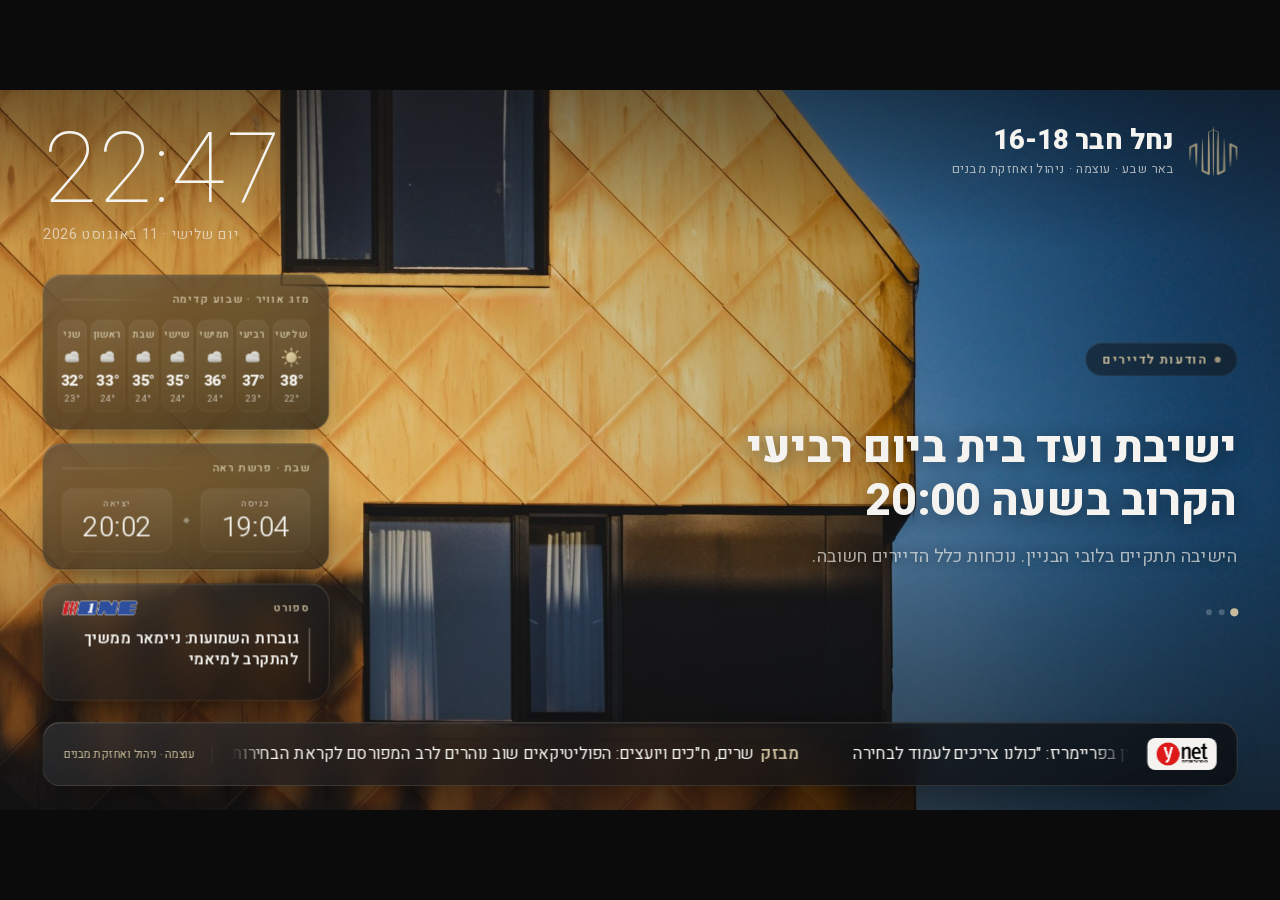
==== commit c7d7c62a: "Refresh Pages snapshot to v5.3" ====
--- a/docs/index.html
+++ b/docs/index.html
@@ -136,7 +136,7 @@
     </div>
         <div class="w-weather-col">
       <span class="w-weather-day">רביעי</span>
-      <svg class="w-weather-icon"><use href="#wxSun"/></svg>
+      <svg class="w-weather-icon"><use href="#wxCloud"/></svg>
       <span class="w-weather-max">37°</span>
       <span class="w-weather-min">23°</span>
     </div>
--- a/docs/style.css
+++ b/docs/style.css
@@ -136,11 +136,15 @@
 }
 
 /* ---------- ambient background ---------- */
-/* the photo IS the surface — full presence, very slow Ken Burns drift */
+/* the photo IS the surface — full presence, very slow Ken Burns drift.
+   v5.1: the client's own construction-site photo was dropped (Aviv: too
+   grey / not at the level of the references). Replaced with a graded
+   blue-hour tower facade (Pexels, free for commercial use — see README):
+   dark mass on the right where the RTL hero text sits, and a warm
+   vertical light line that echoes the Otzma logo's tower strokes. */
 .bg-photo{
   position:absolute;inset:0;z-index:0;
-  background:url('assets/images/building-nachal-hever.jpg') center 40%/cover;
-  filter:brightness(.92) saturate(.88);
+  background:url('assets/images/lobby-bg-tower.jpg') center center/cover;
   animation:kenburns 52s ease-in-out infinite alternate;
 }
 @keyframes kenburns{
@@ -151,11 +155,13 @@
    the hero text lives (RTL reading side) */
 .bg-scrim{
   position:absolute;inset:0;z-index:1;
+  /* v5.2: scrims eased right back — the point of the brighter photo is
+     that it stays bright. Only enough darkening to hold white text: a
+     little at the top (clock), a soft veil on the right (headline), and
+     a firmer band at the very bottom (ticker sits on it). */
   background:
-    linear-gradient(180deg, rgba(9,10,12,.7) 0%, rgba(9,10,12,.2) 24%, rgba(9,10,12,.14) 58%, rgba(9,10,12,.74) 100%),
-    linear-gradient(270deg, rgba(9,10,12,.5) 0%, rgba(9,10,12,.12) 46%, transparent 62%),
-    /* warm brand-gold veil — takes the chill off the grey concrete */
-    linear-gradient(0deg, rgba(157,147,121,.09), rgba(157,147,121,.09));
+    linear-gradient(180deg, rgba(9,10,12,.5) 0%, rgba(9,10,12,.1) 22%, rgba(9,10,12,.06) 56%, rgba(9,10,12,.62) 100%),
+    linear-gradient(270deg, rgba(9,10,12,.34) 0%, rgba(9,10,12,.1) 46%, transparent 66%);
 }
 
 /* ---------- frame / zones ---------- */
@@ -193,22 +199,40 @@
 }
 .zone-ticker{grid-area:ticker;margin-top:24px;}
 
-/* ---------- shared glass card ---------- */
+/* ---------- shared glass card ----------
+   v5.3: the cards were flat dark rectangles. Rebuilt as proper glass:
+   a top-lit gradient surface, a bright 1px inner highlight along the top
+   edge (how real glass catches light), a soft gold rim, and a deeper
+   shadow so each card sits above the photo instead of on it. The label
+   gained a short gold rule — the same diamond/rule motif the client uses
+   in their printed material. */
 .card{
-  background:var(--glass);
-  backdrop-filter:blur(24px);
-  -webkit-backdrop-filter:blur(24px);
-  border:1px solid var(--line);
-  border-radius:24px;
-  padding:22px 26px;
-  box-shadow:0 24px 48px -26px rgba(0,0,0,.6);
+  position:relative;
+  background:
+    linear-gradient(158deg, rgba(255,255,255,.13) 0%, rgba(255,255,255,.05) 34%, rgba(10,11,13,.30) 100%),
+    var(--glass);
+  backdrop-filter:blur(30px) saturate(1.25);
+  -webkit-backdrop-filter:blur(30px) saturate(1.25);
+  border:1px solid rgba(201,188,156,.20);
+  border-radius:28px;
+  padding:24px 28px 26px;
+  box-shadow:
+    0 30px 60px -30px rgba(0,0,0,.75),
+    inset 0 1px 0 rgba(255,255,255,.22),
+    inset 0 -1px 0 rgba(0,0,0,.18);
 }
 .card-label{
-  display:flex;align-items:center;gap:10px;
+  display:flex;align-items:center;gap:12px;
   font-size:16px;font-weight:600;
   color:var(--gold-bright);
-  letter-spacing:.09em;
-  margin-bottom:16px;
+  letter-spacing:.14em;
+  margin-bottom:18px;
+}
+/* short gold rule that closes the label line */
+.card-label::after{
+  content:'';
+  flex:1;height:1px;
+  background:linear-gradient(90deg, rgba(201,188,156,.42), transparent);
 }
 
 /* ---------- IdentityWidget ---------- */
@@ -283,28 +307,58 @@
 .w-ann-dot.is-active{background:var(--gold-bright);transform:scale(1.35);}
 
 /* ---------- WeatherWidget ---------- */
-.w-weather-grid{display:flex;justify-content:space-between;}
-.w-weather-col{display:flex;flex-direction:column;align-items:center;gap:7px;}
-.w-weather-day{font-size:15px;font-weight:600;color:var(--dim);}
-.w-weather-icon{width:30px;height:30px;}
-.w-weather-max{font-size:22px;font-weight:800;font-variant-numeric:tabular-nums;}
-.w-weather-min{font-size:15px;font-weight:400;color:var(--dim);font-variant-numeric:tabular-nums;}
+/* each day gets its own faint inner pill so the row reads as a set of
+   values rather than loose floating numbers */
+.w-weather-grid{display:flex;justify-content:space-between;gap:6px;}
+.w-weather-col{
+  flex:1;
+  display:flex;flex-direction:column;align-items:center;gap:8px;
+  padding:10px 4px 12px;
+  border-radius:16px;
+  background:linear-gradient(180deg, rgba(255,255,255,.07), rgba(255,255,255,.02));
+  border:1px solid rgba(255,255,255,.06);
+}
+.w-weather-day{font-size:15px;font-weight:600;color:var(--gold-bright);letter-spacing:.04em;}
+.w-weather-icon{width:32px;height:32px;}
+.w-weather-max{font-size:23px;font-weight:800;font-variant-numeric:tabular-nums;line-height:1;}
+.w-weather-min{font-size:14px;font-weight:400;color:var(--dim);font-variant-numeric:tabular-nums;line-height:1;}
 
 /* ---------- ShabbatWidget ---------- */
-.w-shabbat-times{display:flex;align-items:center;gap:34px;}
-.w-shabbat-t{display:flex;flex-direction:column;gap:3px;}
-.w-shabbat-t-label{font-size:15px;font-weight:400;color:var(--dim);letter-spacing:.08em;}
+.w-shabbat-times{
+  display:flex;align-items:center;justify-content:space-between;
+  gap:18px;
+}
+.w-shabbat-t{
+  flex:1;
+  display:flex;flex-direction:column;align-items:center;gap:5px;
+  padding:12px 8px 14px;
+  border-radius:18px;
+  background:linear-gradient(180deg, rgba(255,255,255,.07), rgba(255,255,255,.02));
+  border:1px solid rgba(255,255,255,.06);
+}
+.w-shabbat-t-label{font-size:14px;font-weight:400;color:var(--dim);letter-spacing:.14em;}
 .w-shabbat-t-val{
-  font-size:40px;font-weight:300;line-height:1;
+  font-size:42px;font-weight:300;line-height:1;
   font-variant-numeric:tabular-nums;
 }
-.w-shabbat-sep{width:1px;height:44px;background:var(--line);}
+/* the client's diamond motif, used as the divider between the two times */
+.w-shabbat-sep{
+  width:7px;height:7px;flex-shrink:0;
+  background:var(--gold);
+  transform:rotate(45deg);
+}
 
 /* ---------- SportsWidget ---------- */
-.w-sports-logo{height:20px;width:auto;display:block;margin-inline-start:auto;}
-.w-sports-viewport{position:relative;height:76px;}
+.w-sports-logo{height:22px;width:auto;display:block;margin-inline-start:auto;}
+.w-sports .card-label::after{display:none;}
+.w-sports-viewport{
+  position:relative;height:82px;
+  padding-inline-start:16px;
+  border-inline-start:2px solid rgba(201,188,156,.45);
+}
 .w-sports-item{
   position:absolute;inset:0;
+  padding-inline-start:16px;
   font-size:23px;font-weight:600;line-height:1.4;
   display:-webkit-box;
   -webkit-line-clamp:2;
@@ -316,25 +370,31 @@
 .w-sports-item.is-active{opacity:1;transform:translateY(0);}
 
 /* ---------- NewsWidget (ticker bar) ---------- */
+/* v5.3: enlarged per Aviv — taller bar, bigger logo and ticker text, and
+   the same glass treatment as the cards so the footer belongs to the set */
 .w-news{
-  display:flex;align-items:center;gap:24px;
-  background:var(--glass-strong);
-  backdrop-filter:blur(24px);
-  -webkit-backdrop-filter:blur(24px);
-  border:1px solid var(--line);
-  border-radius:20px;
-  height:74px;
-  padding:0 26px;
-  box-shadow:0 24px 48px -26px rgba(0,0,0,.6);
+  display:flex;align-items:center;gap:28px;
+  background:
+    linear-gradient(158deg, rgba(255,255,255,.11) 0%, rgba(255,255,255,.04) 34%, rgba(10,11,13,.30) 100%),
+    var(--glass-strong);
+  backdrop-filter:blur(30px) saturate(1.25);
+  -webkit-backdrop-filter:blur(30px) saturate(1.25);
+  border:1px solid rgba(201,188,156,.20);
+  border-radius:26px;
+  height:96px;
+  padding:0 30px;
+  box-shadow:
+    0 30px 60px -30px rgba(0,0,0,.75),
+    inset 0 1px 0 rgba(255,255,255,.22);
 }
 .w-news-chip{
   background:var(--white);
-  border-radius:10px;
-  padding:5px 11px;
+  border-radius:12px;
+  padding:7px 14px;
   flex-shrink:0;
   display:flex;align-items:center;
 }
-.w-news-chip img{height:25px;width:auto;display:block;}
+.w-news-chip img{height:34px;width:auto;display:block;}
 .w-news-flow{
   flex:1;min-width:0;overflow:hidden;white-space:nowrap;
   direction:ltr; /* RTL marquee gap fix — see README */
@@ -342,18 +402,18 @@
   -webkit-mask-image:linear-gradient(90deg,transparent,#000 4%,#000 96%,transparent);
 }
 .w-news-track{
-  display:inline-flex;gap:64px;
+  display:inline-flex;gap:72px;
   animation:scroll-rtl 60s linear infinite;
-  font-size:20px;font-weight:400;
-  color:var(--dim);
-}
-.w-news-track b{font-weight:600;color:var(--gold-bright);margin:0 9px;}
+  font-size:25px;font-weight:400;
+  color:var(--white);
+}
+.w-news-track b{font-weight:600;color:var(--gold-bright);margin:0 10px;}
 @keyframes scroll-rtl{from{transform:translateX(0);}to{transform:translateX(-50%);}}
 .w-news-brand{
   flex-shrink:0;
-  font-size:16px;color:var(--gold-bright);
+  font-size:17px;color:var(--gold-bright);
   border-inline-start:1px solid var(--line);
-  padding-inline-start:22px;
+  padding-inline-start:26px;
 }
 
 /* ---------- EventsWidget (stub) ---------- */
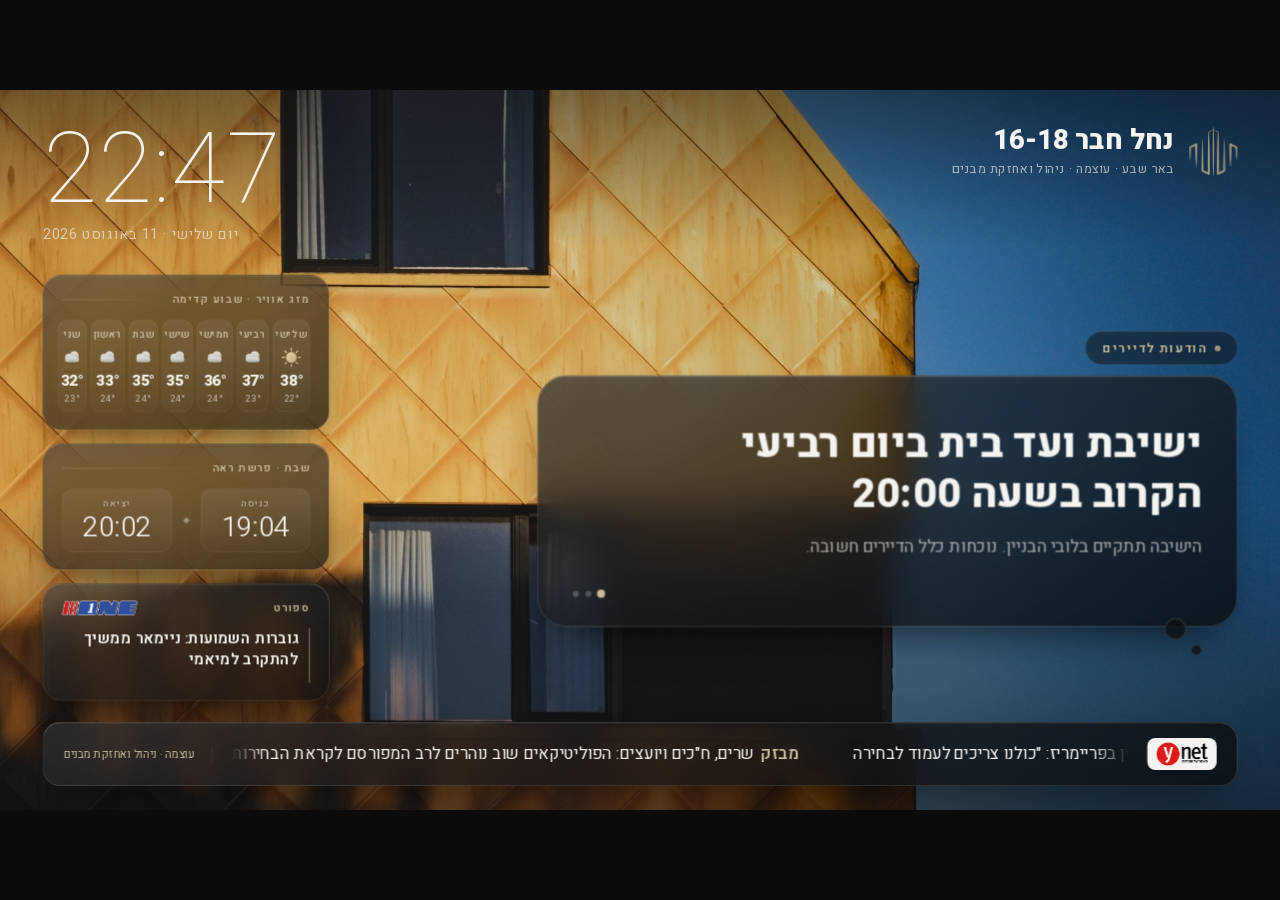
==== commit c30c8be3: "Refresh Pages snapshot to v5.4" ====
--- a/docs/index.html
+++ b/docs/index.html
@@ -102,25 +102,27 @@
     <main class="zone-hero">
       <div class="w-ann">
   <div class="w-ann-label"><span class="w-ann-label-dot"></span>הודעות לדיירים</div>
-  <div class="w-ann-viewport">
-        <div class="w-ann-item is-active">
-      <div class="w-ann-title">ישיבת ועד בית ביום רביעי הקרוב בשעה 20:00</div>
-              <div class="w-ann-detail">הישיבה תתקיים בלובי הבניין. נוכחות כלל הדיירים חשובה.</div>
+  <div class="w-ann-bubble">
+    <div class="w-ann-viewport">
+            <div class="w-ann-item is-active">
+        <div class="w-ann-title">ישיבת ועד בית ביום רביעי הקרוב בשעה 20:00</div>
+                  <div class="w-ann-detail">הישיבה תתקיים בלובי הבניין. נוכחות כלל הדיירים חשובה.</div>
+              </div>
+            <div class="w-ann-item">
+        <div class="w-ann-title">נא לשמור על ניקיון חדר האשפה והחניון המשותף</div>
+                  <div class="w-ann-detail">סביבה נקיה היא הבית של כולנו. תודה על שיתוף הפעולה.</div>
+              </div>
+            <div class="w-ann-item">
+        <div class="w-ann-title">עבודות תחזוקה במעלית הצפונית ביום שני</div>
+                  <div class="w-ann-detail">בין השעות 09:00–13:00. נא להשתמש במעלית הדרומית.</div>
+              </div>
           </div>
-        <div class="w-ann-item">
-      <div class="w-ann-title">נא לשמור על ניקיון חדר האשפה והחניון המשותף</div>
-              <div class="w-ann-detail">סביבה נקיה היא הבית של כולנו. תודה על שיתוף הפעולה.</div>
+    <div class="w-ann-dots">
+              <span class="w-ann-dot is-active"></span>
+              <span class="w-ann-dot"></span>
+              <span class="w-ann-dot"></span>
           </div>
-        <div class="w-ann-item">
-      <div class="w-ann-title">עבודות תחזוקה במעלית הצפונית ביום שני</div>
-              <div class="w-ann-detail">בין השעות 09:00–13:00. נא להשתמש במעלית הדרומית.</div>
-          </div>
-      </div>
-  <div class="w-ann-dots">
-          <span class="w-ann-dot is-active"></span>
-          <span class="w-ann-dot"></span>
-          <span class="w-ann-dot"></span>
-      </div>
+  </div>
 </div>
     </main>
 
--- a/docs/style.css
+++ b/docs/style.css
@@ -161,7 +161,7 @@
      a firmer band at the very bottom (ticker sits on it). */
   background:
     linear-gradient(180deg, rgba(9,10,12,.5) 0%, rgba(9,10,12,.1) 22%, rgba(9,10,12,.06) 56%, rgba(9,10,12,.62) 100%),
-    linear-gradient(270deg, rgba(9,10,12,.34) 0%, rgba(9,10,12,.1) 46%, transparent 66%);
+    linear-gradient(270deg, rgba(9,10,12,.18) 0%, rgba(9,10,12,.05) 46%, transparent 66%);
 }
 
 /* ---------- frame / zones ---------- */
@@ -278,7 +278,50 @@
   animation:pulse 2.4s ease-in-out infinite;
 }
 @keyframes pulse{0%,100%{opacity:1;}50%{opacity:.4;}}
-.w-ann-viewport{position:relative;height:340px;margin-top:10px;}
+/* v5.4: the notice now lives inside a speech bubble (Aviv's idea). Same
+   glass language as the widget cards, with a tail on the RTL start side
+   so it reads as "the building is speaking to you". Because the text has
+   its own surface, the right-side scrim on the photo could be eased —
+   the background reads brighter than before. */
+.w-ann-bubble{
+  position:relative;
+  margin-top:16px;
+  border-radius:44px;
+  padding:44px 52px;
+  background:
+    linear-gradient(158deg, rgba(255,255,255,.13) 0%, rgba(255,255,255,.05) 34%, rgba(10,11,13,.34) 100%),
+    var(--glass-strong);
+  backdrop-filter:blur(30px) saturate(1.25);
+  -webkit-backdrop-filter:blur(30px) saturate(1.25);
+  border:1px solid rgba(201,188,156,.22);
+  box-shadow:
+    0 36px 70px -34px rgba(0,0,0,.8),
+    inset 0 1px 0 rgba(255,255,255,.22);
+}
+/* the tail — two descending dots (the thought-bubble idiom). A single
+   pointed tail needs to fuse with the bubble's 1px border and reads as a
+   detached diamond instead; separate dots are meant to be separate, so
+   they stay clean at any size. */
+.w-ann-bubble::before,
+.w-ann-bubble::after{
+  content:'';
+  position:absolute;
+  border-radius:50%;
+  background:var(--glass-strong);
+  backdrop-filter:blur(30px) saturate(1.25);
+  -webkit-backdrop-filter:blur(30px) saturate(1.25);
+  border:1px solid rgba(201,188,156,.22);
+  box-shadow:inset 0 1px 0 rgba(255,255,255,.18);
+}
+.w-ann-bubble::before{
+  width:30px;height:30px;
+  bottom:-20px;right:76px;
+}
+.w-ann-bubble::after{
+  width:15px;height:15px;
+  bottom:-44px;right:52px;
+}
+.w-ann-viewport{position:relative;height:252px;}
 .w-ann-item{
   position:absolute;inset:0;
   display:flex;flex-direction:column;justify-content:center;
@@ -288,17 +331,18 @@
 }
 .w-ann-item.is-active{opacity:1;transform:translateY(0);}
 .w-ann-title{
-  font-size:66px;font-weight:800;line-height:1.22;
-  max-width:24ch;
-  text-shadow:0 4px 28px rgba(0,0,0,.45);
+  font-size:62px;font-weight:800;line-height:1.22;
+  max-width:22ch;
 }
 .w-ann-detail{
-  font-size:27px;font-weight:400;line-height:1.55;
+  font-size:26px;font-weight:400;line-height:1.55;
   color:var(--dim);
-  margin-top:20px;max-width:46ch;
-  text-shadow:0 2px 16px rgba(0,0,0,.4);
-}
-.w-ann-dots{display:flex;gap:10px;}
+  margin-top:20px;max-width:44ch;
+}
+/* inside the bubble, at the far (left) end: away from the tail dots at
+   the right corner, and always on the bubble's own surface so the
+   inactive dots keep contrast whatever the photo is doing behind */
+.w-ann-dots{display:flex;gap:10px;margin-top:26px;justify-content:flex-end;}
 .w-ann-dot{
   width:9px;height:9px;border-radius:50%;
   background:rgba(255,255,255,.22);
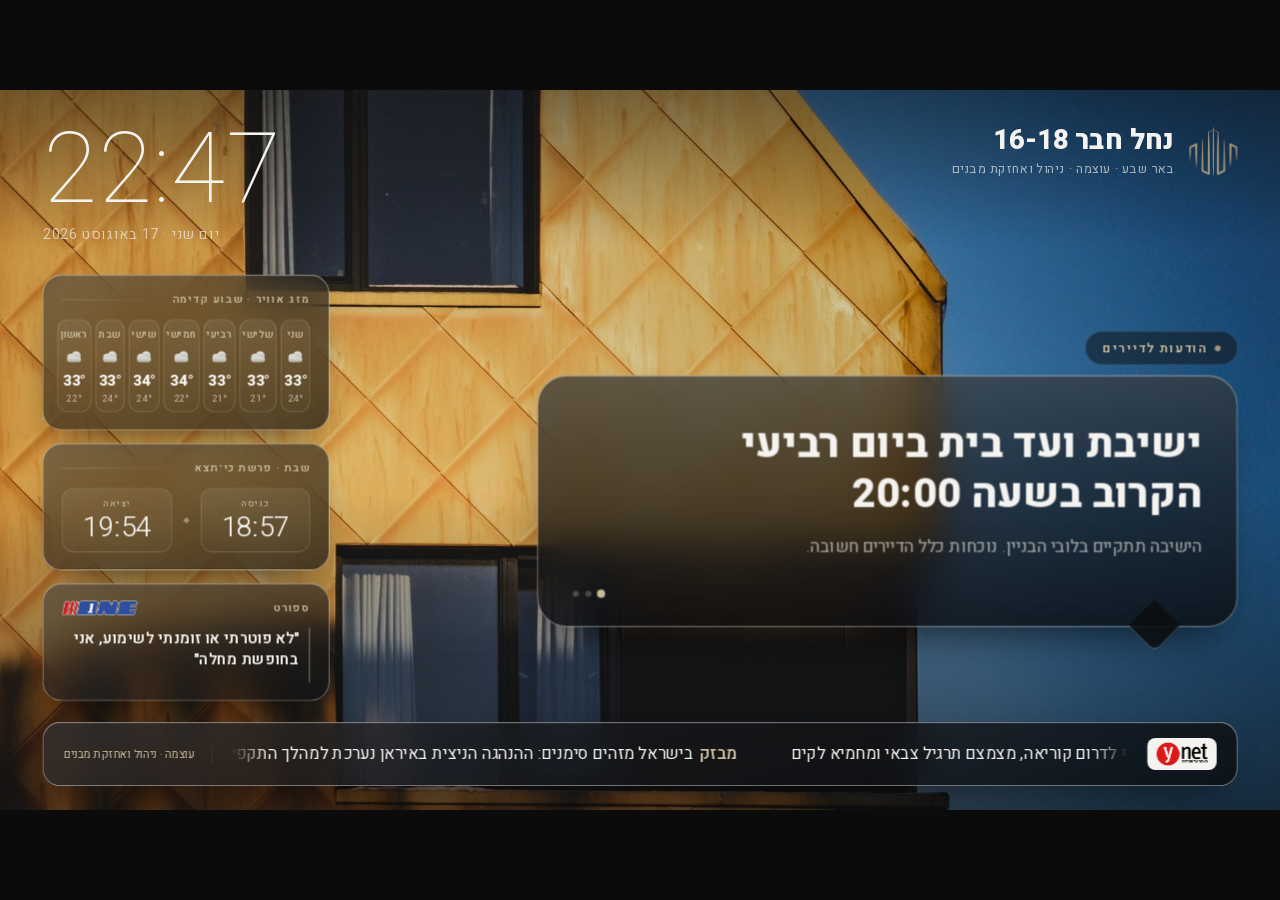
==== commit 6d8349f3: "Refresh Pages snapshot to v6 (video background)" ====
--- a/docs/index.html
+++ b/docs/index.html
@@ -80,7 +80,14 @@
 </svg>
 
 <div class="fit" id="fitCanvas">
-  <div class="bg-photo"></div>
+  <!-- ambient background. muted+playsinline are required for autoplay to
+       be allowed at all; the still frame stays as poster so the screen is
+       never blank while the file buffers, and as the fallback if a player
+       refuses to decode the video. -->
+  <video class="bg-video" autoplay muted loop playsinline preload="auto"
+    poster="assets/images/lobby-bg-tower.jpg">
+    <source src="assets/images/lobby-bg.mp4" type="video/mp4">
+  </video>
   <div class="bg-scrim"></div>
 
   <div class="frame" dir="rtl" lang="he">
@@ -95,7 +102,7 @@
 </div>
 <div class="w-clock">
   <div class="w-clock-time" id="clockTime">--:--</div>
-  <div class="w-clock-date">יום שלישי · 11 באוגוסט 2026</div>
+  <div class="w-clock-date">יום שני · 17 באוגוסט 2026</div>
 </div>
     </header>
 
@@ -131,60 +138,60 @@
   <div class="card-label">מזג אוויר · שבוע קדימה</div>
   <div class="w-weather-grid">
         <div class="w-weather-col">
+      <span class="w-weather-day">שני</span>
+      <svg class="w-weather-icon"><use href="#wxCloud"/></svg>
+      <span class="w-weather-max">33°</span>
+      <span class="w-weather-min">24°</span>
+    </div>
+        <div class="w-weather-col">
       <span class="w-weather-day">שלישי</span>
-      <svg class="w-weather-icon"><use href="#wxSun"/></svg>
-      <span class="w-weather-max">38°</span>
+      <svg class="w-weather-icon"><use href="#wxCloud"/></svg>
+      <span class="w-weather-max">33°</span>
+      <span class="w-weather-min">21°</span>
+    </div>
+        <div class="w-weather-col">
+      <span class="w-weather-day">רביעי</span>
+      <svg class="w-weather-icon"><use href="#wxCloud"/></svg>
+      <span class="w-weather-max">33°</span>
+      <span class="w-weather-min">21°</span>
+    </div>
+        <div class="w-weather-col">
+      <span class="w-weather-day">חמישי</span>
+      <svg class="w-weather-icon"><use href="#wxCloud"/></svg>
+      <span class="w-weather-max">34°</span>
       <span class="w-weather-min">22°</span>
     </div>
         <div class="w-weather-col">
-      <span class="w-weather-day">רביעי</span>
-      <svg class="w-weather-icon"><use href="#wxCloud"/></svg>
-      <span class="w-weather-max">37°</span>
-      <span class="w-weather-min">23°</span>
-    </div>
-        <div class="w-weather-col">
-      <span class="w-weather-day">חמישי</span>
-      <svg class="w-weather-icon"><use href="#wxCloud"/></svg>
-      <span class="w-weather-max">36°</span>
+      <span class="w-weather-day">שישי</span>
+      <svg class="w-weather-icon"><use href="#wxCloud"/></svg>
+      <span class="w-weather-max">34°</span>
       <span class="w-weather-min">24°</span>
     </div>
         <div class="w-weather-col">
-      <span class="w-weather-day">שישי</span>
-      <svg class="w-weather-icon"><use href="#wxCloud"/></svg>
-      <span class="w-weather-max">35°</span>
+      <span class="w-weather-day">שבת</span>
+      <svg class="w-weather-icon"><use href="#wxCloud"/></svg>
+      <span class="w-weather-max">33°</span>
       <span class="w-weather-min">24°</span>
     </div>
         <div class="w-weather-col">
-      <span class="w-weather-day">שבת</span>
-      <svg class="w-weather-icon"><use href="#wxCloud"/></svg>
-      <span class="w-weather-max">35°</span>
-      <span class="w-weather-min">24°</span>
-    </div>
-        <div class="w-weather-col">
       <span class="w-weather-day">ראשון</span>
       <svg class="w-weather-icon"><use href="#wxCloud"/></svg>
       <span class="w-weather-max">33°</span>
-      <span class="w-weather-min">24°</span>
-    </div>
-        <div class="w-weather-col">
-      <span class="w-weather-day">שני</span>
-      <svg class="w-weather-icon"><use href="#wxCloud"/></svg>
-      <span class="w-weather-max">32°</span>
-      <span class="w-weather-min">23°</span>
+      <span class="w-weather-min">22°</span>
     </div>
       </div>
 </div>
               <div class="card w-shabbat">
-  <div class="card-label">שבת · פרשת ראה</div>
+  <div class="card-label">שבת · פרשת כי־תצא</div>
   <div class="w-shabbat-times">
     <div class="w-shabbat-t">
       <span class="w-shabbat-t-label">כניסה</span>
-      <span class="w-shabbat-t-val">19:04</span>
+      <span class="w-shabbat-t-val">18:57</span>
     </div>
     <div class="w-shabbat-sep"></div>
     <div class="w-shabbat-t">
       <span class="w-shabbat-t-label">יציאה</span>
-      <span class="w-shabbat-t-val">20:02</span>
+      <span class="w-shabbat-t-val">19:54</span>
     </div>
   </div>
 </div>
@@ -194,14 +201,14 @@
     <img class="w-sports-logo" src="assets/images/one-logo.png" alt="ONE.CO.IL">
   </div>
   <div class="w-sports-viewport">
-          <div class="w-sports-item is-active">גוברות השמועות: ניימאר ממשיך להתקרב למיאמי</div>
-          <div class="w-sports-item">אורן גולן עשוי לשמש כמנכ&quot;ל עירוני רחובות</div>
-          <div class="w-sports-item">איבדה נכס? משה אסולין לא ימשיך במ.ס דימונה</div>
-          <div class="w-sports-item">ביה&quot;ד העליון דחה את הערעור של אשדוד על מוצ&#039;ה</div>
-          <div class="w-sports-item">רביבו יחזור להרכב? במכבי טוענים: הכל פתוח</div>
-          <div class="w-sports-item">שלושה שחקני מכבי ת&quot;א הושאלו לבית&quot;ר ירושלים</div>
-          <div class="w-sports-item">נטו מועמד לארסנל, באיירן מינכן סימנה את טיאגו</div>
-          <div class="w-sports-item">היוזמה של הלוחם נתן לוי למחווה של פיטר פלצ&#039;יק</div>
+          <div class="w-sports-item is-active">&quot;לא פוטרתי או זומנתי לשימוע, אני בחופשת מחלה&quot;</div>
+          <div class="w-sports-item">בשעה זו: הדיון בבקשת הדחייה של מ.ס אשדוד</div>
+          <div class="w-sports-item">בעפולה התפלאו: ברגמן זה שקבע את הלו&quot;ז לעתירה</div>
+          <div class="w-sports-item">&quot;קשה להבין איך ריאל מדריד נתנה לרודרי לברוח&quot;</div>
+          <div class="w-sports-item">אכזבה לנבחרת השייט שנותרה מחוץ לשיוט המדליות</div>
+          <div class="w-sports-item">מי צריך את ויניסיוס? צוליס זוהר בתחילת דרכו</div>
+          <div class="w-sports-item">בית&quot;ר מבשרת ציון המתינה 25 שנים לעלות לליגה ב&#039;</div>
+          <div class="w-sports-item">עמית כהן: רוצים במינימום להגיע לפלייאוף העליון</div>
       </div>
 </div>
           </aside>
@@ -210,7 +217,7 @@
       <div class="w-news">
   <span class="w-news-chip"><img src="assets/images/ynet-logo.png" alt="Ynet"></span>
   <div class="w-news-flow">
-    <div class="w-news-track"><span><b>מבזק</b>שרים, ח&quot;כים ויועצים: הפוליטיקאים שוב נוהרים לרב המפורסם לקראת הבחירות</span><span><b>מבזק</b>הבקשה המלאה לשריון כ&quot;ץ - שפעם האמין בפריימריז: &quot;כולנו צריכים לעמוד לבחירה&quot;</span><span><b>מבזק</b>המחטף של נתניהו, הבקשה שנשמרה בסוד - והזעם בליכוד: &quot;שריון כ&quot;ץ? צעד מחפיר&quot;</span><span><b>מבזק</b>פעם נוספת: הפעילים שמטרידים את צה&quot;ל בסוריה חצו את הגבול - והושבו לישראל</span><span><b>מבזק</b>עימות פיזי באולפן - ואגרופים בחוץ: יוסף חדאד התארח בפודקאסט, כך זה נגמר | צפו</span><span><b>מבזק</b>דוח חדש חושף: כך הממשלה &quot;מפרקת את אוסלו&quot; - בלי חקיקה</span><span><b>מבזק</b>שרים, ח&quot;כים ויועצים: הפוליטיקאים שוב נוהרים לרב המפורסם לקראת הבחירות</span><span><b>מבזק</b>הבקשה המלאה לשריון כ&quot;ץ - שפעם האמין בפריימריז: &quot;כולנו צריכים לעמוד לבחירה&quot;</span><span><b>מבזק</b>המחטף של נתניהו, הבקשה שנשמרה בסוד - והזעם בליכוד: &quot;שריון כ&quot;ץ? צעד מחפיר&quot;</span><span><b>מבזק</b>פעם נוספת: הפעילים שמטרידים את צה&quot;ל בסוריה חצו את הגבול - והושבו לישראל</span><span><b>מבזק</b>עימות פיזי באולפן - ואגרופים בחוץ: יוסף חדאד התארח בפודקאסט, כך זה נגמר | צפו</span><span><b>מבזק</b>דוח חדש חושף: כך הממשלה &quot;מפרקת את אוסלו&quot; - בלי חקיקה</span></div>
+    <div class="w-news-track"><span><b>מבזק</b>בישראל מזהים סימנים: ההנהגה הניצית באיראן נערכת למהלך התקפי</span><span><b>מבזק</b>נקמה על איראן: טראמפ מפנה עורף לדרום קוריאה, מצמצם תרגיל צבאי ומחמיא לקים</span><span><b>מבזק</b>רוצים להתחיל מחדש? לידיעת מלי וליאל: המדריך האמריקני להיעלמות חוקית</span><span><b>מבזק</b>הפאדיחה של ערוץ 14 היא ממש לא רק קוריוז</span><span><b>מבזק</b>המתפקדים מול הבוחרים</span><span><b>מבזק</b>רק ביבי</span><span><b>מבזק</b>בישראל מזהים סימנים: ההנהגה הניצית באיראן נערכת למהלך התקפי</span><span><b>מבזק</b>נקמה על איראן: טראמפ מפנה עורף לדרום קוריאה, מצמצם תרגיל צבאי ומחמיא לקים</span><span><b>מבזק</b>רוצים להתחיל מחדש? לידיעת מלי וליאל: המדריך האמריקני להיעלמות חוקית</span><span><b>מבזק</b>הפאדיחה של ערוץ 14 היא ממש לא רק קוריוז</span><span><b>מבזק</b>המתפקדים מול הבוחרים</span><span><b>מבזק</b>רק ביבי</span></div>
   </div>
   <div class="w-news-brand">עוצמה · ניהול ואחזקת מבנים</div>
 </div>
@@ -229,6 +236,29 @@
 }
 window.addEventListener('resize',fitScreen);
 fitScreen();
+
+/* background video keep-alive. An unattended lobby screen has nobody to
+   click "play": browsers can refuse the initial autoplay, and a long
+   uptime can leave the element stalled after a tab throttle or a decode
+   hiccup. Retry on the events that typically unblock it, plus a slow
+   watchdog that restarts playback if the clock stops advancing. */
+(function(){
+  var v=document.querySelector('.bg-video');
+  if(!v) return;
+  var kick=function(){ var p=v.play(); if(p&&p.catch) p.catch(function(){}); };
+  ['loadeddata','canplay','pause','stalled','suspend'].forEach(function(e){
+    v.addEventListener(e,kick);
+  });
+  document.addEventListener('visibilitychange',function(){
+    if(!document.hidden) kick();
+  });
+  kick();
+  var last=-1;
+  setInterval(function(){
+    if(v.paused || v.currentTime===last) kick();
+    last=v.currentTime;
+  },5000);
+})();
 
 /* ClockWidget */
 function tick(){
--- a/docs/style.css
+++ b/docs/style.css
@@ -108,6 +108,10 @@
   --glass:rgba(18,20,24,0.55);
   --glass-strong:rgba(13,14,17,0.72);
   --line:rgba(255,255,255,0.10);
+  /* v5.5: Aviv asked to take the grey frames to white. One token drives
+     every card/bubble/bar outline; a softer one for the inner pills. */
+  --frame:rgba(255,255,255,0.52);
+  --frame-soft:rgba(255,255,255,0.20);
   --gold:#9D9379;        /* brand value, sampled from the client's PDFs */
   --gold-bright:#C9BC9C; /* lifted for small text over photo */
   --white:#F4F3EF;
@@ -142,14 +146,23 @@
    blue-hour tower facade (Pexels, free for commercial use — see README):
    dark mass on the right where the RTL hero text sits, and a warm
    vertical light line that echoes the Otzma logo's tower strokes. */
-.bg-photo{
+/* v6: the background is now a looping video (Aviv supplied a 1:42 clip).
+   Ken Burns is gone — the footage already moves, and animating it on top
+   would fight the camera. The still image survives as the <video> poster,
+   so the screen is never blank while the file buffers. */
+.bg-video{
   position:absolute;inset:0;z-index:0;
-  background:url('assets/images/lobby-bg-tower.jpg') center center/cover;
-  animation:kenburns 52s ease-in-out infinite alternate;
-}
-@keyframes kenburns{
-  from{transform:scale(1) translate(0,0);}
-  to{transform:scale(1.09) translate(1.2%,-1%);}
+  width:100%;height:100%;
+  object-fit:cover;
+  display:block;
+  /* the supplied clip carries the videographer's watermark burned into
+     the bottom-left (measured: y 93.3%-96.9%). Anchoring the scale at the
+     top and zooming 1.10 pushes that strip past the bottom edge, where it
+     is clipped. 1.071 is the exact threshold — 1.10 leaves a margin in
+     case the mark drifts. See README: this is a cosmetic patch, not a
+     licence. */
+  transform-origin:center top;
+  transform:scale(1.10);
 }
 /* legibility scrims: heavier at top/bottom edges and on the right where
    the hero text lives (RTL reading side) */
@@ -213,7 +226,7 @@
     var(--glass);
   backdrop-filter:blur(30px) saturate(1.25);
   -webkit-backdrop-filter:blur(30px) saturate(1.25);
-  border:1px solid rgba(201,188,156,.20);
+  border:1px solid var(--frame);
   border-radius:28px;
   padding:24px 28px 26px;
   box-shadow:
@@ -283,43 +296,43 @@
    so it reads as "the building is speaking to you". Because the text has
    its own surface, the right-side scrim on the photo could be eased —
    the background reads brighter than before. */
+/* v5.5: the two dots didn't read as a speech bubble, so this is a real
+   pointed tail. The trick that makes it seamless: the bubble's gradient
+   runs VERTICALLY, so its bottom edge is one flat colour across the
+   whole width — the tail can then use that exact colour and, because a
+   child paints over its parent's border, its fill hides the bubble's
+   bottom border where the two meet. Earlier attempts used a diagonal
+   gradient, so the tail never matched and read as a floating diamond. */
 .w-ann-bubble{
   position:relative;
   margin-top:16px;
   border-radius:44px;
   padding:44px 52px;
   background:
-    linear-gradient(158deg, rgba(255,255,255,.13) 0%, rgba(255,255,255,.05) 34%, rgba(10,11,13,.34) 100%),
+    linear-gradient(180deg, rgba(255,255,255,.14) 0%, rgba(255,255,255,.05) 42%, rgba(9,10,13,.30) 100%),
     var(--glass-strong);
   backdrop-filter:blur(30px) saturate(1.25);
   -webkit-backdrop-filter:blur(30px) saturate(1.25);
-  border:1px solid rgba(201,188,156,.22);
+  border:1px solid var(--frame);
   box-shadow:
     0 36px 70px -34px rgba(0,0,0,.8),
     inset 0 1px 0 rgba(255,255,255,.22);
 }
-/* the tail — two descending dots (the thought-bubble idiom). A single
-   pointed tail needs to fuse with the bubble's 1px border and reads as a
-   detached diamond instead; separate dots are meant to be separate, so
-   they stay clean at any size. */
-.w-ann-bubble::before,
 .w-ann-bubble::after{
   content:'';
   position:absolute;
-  border-radius:50%;
-  background:var(--glass-strong);
+  bottom:-27px;right:96px;
+  width:54px;height:54px;
+  /* identical composite to the bubble's bottom edge */
+  background:
+    linear-gradient(0deg, rgba(9,10,13,.30), rgba(9,10,13,.30)),
+    var(--glass-strong);
   backdrop-filter:blur(30px) saturate(1.25);
   -webkit-backdrop-filter:blur(30px) saturate(1.25);
-  border:1px solid rgba(201,188,156,.22);
-  box-shadow:inset 0 1px 0 rgba(255,255,255,.18);
-}
-.w-ann-bubble::before{
-  width:30px;height:30px;
-  bottom:-20px;right:76px;
-}
-.w-ann-bubble::after{
-  width:15px;height:15px;
-  bottom:-44px;right:52px;
+  border-right:1px solid var(--frame);
+  border-bottom:1px solid var(--frame);
+  border-bottom-right-radius:10px;
+  transform:rotate(45deg);
 }
 .w-ann-viewport{position:relative;height:252px;}
 .w-ann-item{
@@ -360,7 +373,7 @@
   padding:10px 4px 12px;
   border-radius:16px;
   background:linear-gradient(180deg, rgba(255,255,255,.07), rgba(255,255,255,.02));
-  border:1px solid rgba(255,255,255,.06);
+  border:1px solid var(--frame-soft);
 }
 .w-weather-day{font-size:15px;font-weight:600;color:var(--gold-bright);letter-spacing:.04em;}
 .w-weather-icon{width:32px;height:32px;}
@@ -378,7 +391,7 @@
   padding:12px 8px 14px;
   border-radius:18px;
   background:linear-gradient(180deg, rgba(255,255,255,.07), rgba(255,255,255,.02));
-  border:1px solid rgba(255,255,255,.06);
+  border:1px solid var(--frame-soft);
 }
 .w-shabbat-t-label{font-size:14px;font-weight:400;color:var(--dim);letter-spacing:.14em;}
 .w-shabbat-t-val{
@@ -423,7 +436,7 @@
     var(--glass-strong);
   backdrop-filter:blur(30px) saturate(1.25);
   -webkit-backdrop-filter:blur(30px) saturate(1.25);
-  border:1px solid rgba(201,188,156,.20);
+  border:1px solid var(--frame);
   border-radius:26px;
   height:96px;
   padding:0 30px;
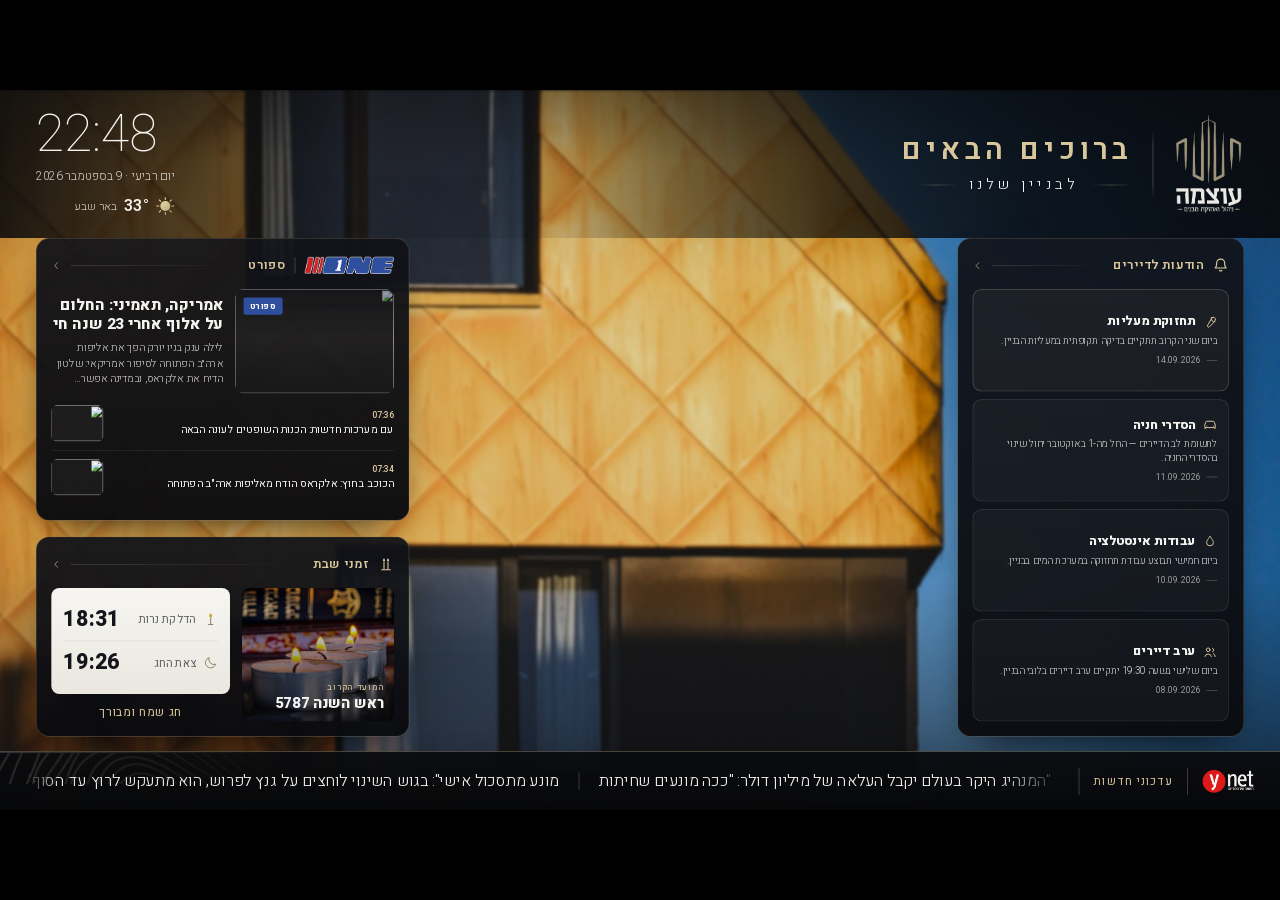
==== commit 731f931b: "v7 "Otzma Signage": four-card dashboard, then Aviv's two-column layout Aviv rewrote the brief: the s" ====
--- a/docs/index.html
+++ b/docs/index.html
@@ -3,27 +3,12 @@
 <head>
 <meta charset="UTF-8">
 <meta name="viewport" content="width=device-width, initial-scale=1">
-<title>עוצמה · מסך לובי — נחל חבר 16-18</title>
-<title>עוצמה · מסך לובי — נחל חבר 16-18</title>
+<title>My WordPress Website</title>
+<title>My WordPress Website</title>
 <meta name='robots' content='max-image-preview:large' />
 <style id="wp-img-auto-sizes-contain-inline-css">
 img:is([sizes=auto i],[sizes^="auto," i]){contain-intrinsic-size:3000px 1500px}
 /*# sourceURL=wp-img-auto-sizes-contain-inline-css */
-</style>
-<style id="wp-emoji-styles-inline-css">
-
-	img.wp-smiley, img.emoji {
-		display: inline !important;
-		border: none !important;
-		box-shadow: none !important;
-		height: 1em !important;
-		width: 1em !important;
-		margin: 0 0.07em !important;
-		vertical-align: -0.1em !important;
-		background: none !important;
-		padding: 0 !important;
-	}
-/*# sourceURL=wp-emoji-styles-inline-css */
 </style>
 <style id="wp-block-library-inline-css">
 :root{--wp-block-synced-color:#7a00df;--wp-block-synced-color--rgb:122,0,223;--wp-bound-block-color:var(--wp-block-synced-color);--wp-editor-canvas-background:#ddd;--wp-admin-theme-color:#007cba;--wp-admin-theme-color--rgb:0,124,186;--wp-admin-theme-color-darker-10:#006ba1;--wp-admin-theme-color-darker-10--rgb:0,107,160.5;--wp-admin-theme-color-darker-20:#005a87;--wp-admin-theme-color-darker-20--rgb:0,90,135;--wp-admin-border-width-focus:2px}@media (min-resolution:192dpi){:root{--wp-admin-border-width-focus:1.5px}}.wp-element-button{cursor:pointer}:root .has-very-light-gray-background-color{background-color:#eee}:root .has-very-dark-gray-background-color{background-color:#313131}:root .has-very-light-gray-color{color:#eee}:root .has-very-dark-gray-color{color:#313131}:root .has-vivid-green-cyan-to-vivid-cyan-blue-gradient-background{background:linear-gradient(135deg,#00d084,#0693e3)}:root .has-purple-crush-gradient-background{background:linear-gradient(135deg,#34e2e4,#4721fb 50%,#ab1dfe)}:root .has-hazy-dawn-gradient-background{background:linear-gradient(135deg,#faaca8,#dad0ec)}:root .has-subdued-olive-gradient-background{background:linear-gradient(135deg,#fafae1,#67a671)}:root .has-atomic-cream-gradient-background{background:linear-gradient(135deg,#fdd79a,#004a59)}:root .has-nightshade-gradient-background{background:linear-gradient(135deg,#330968,#31cdcf)}:root .has-midnight-gradient-background{background:linear-gradient(135deg,#020381,#2874fc)}:root{--wp--preset--font-size--normal:16px;--wp--preset--font-size--huge:42px}.has-regular-font-size{font-size:1em}.has-larger-font-size{font-size:2.625em}.has-normal-font-size{font-size:var(--wp--preset--font-size--normal)}.has-huge-font-size{font-size:var(--wp--preset--font-size--huge)}:root .has-text-align-center{text-align:center}:root .has-text-align-left{text-align:left}:root .has-text-align-right{text-align:right}.has-fit-text{white-space:nowrap!important}#end-resizable-editor-section{display:none}.aligncenter{clear:both}.items-justified-left{justify-content:flex-start}.items-justified-center{justify-content:center}.items-justified-right{justify-content:flex-end}.items-justified-space-between{justify-content:space-between}.screen-reader-text{word-wrap:normal!important;border:0;clip-path:inset(50%);height:1px;margin:-1px;overflow:hidden;padding:0;position:absolute;width:1px}.screen-reader-text:focus{background-color:#ddd;clip-path:none;color:#444;display:block;font-size:1em;height:auto;left:5px;line-height:normal;padding:15px 23px 14px;text-decoration:none;top:5px;width:auto;z-index:100000}html :where(.has-border-color){border-style:solid}html :where([style*=border-color]){border-style:solid}html :where([style*=border-top-color]){border-top-style:solid}html :where([style*=border-right-color]){border-right-style:solid}html :where([style*=border-bottom-color]){border-bottom-style:solid}html :where([style*=border-left-color]){border-left-style:solid}html :where([style*=border-width]){border-style:solid}html :where([style*=border-top-width]){border-top-style:solid}html :where([style*=border-right-width]){border-right-style:solid}html :where([style*=border-bottom-width]){border-bottom-style:solid}html :where([style*=border-left-width]){border-left-style:solid}html :where(img[class*=wp-image-]){height:auto;max-width:100%}:where(figure){margin:0 0 1em}html :where(.is-position-sticky){--wp-admin--admin-bar--position-offset:var(--wp-admin--admin-bar--height,0px)}@media screen and (max-width:600px){html :where(.is-position-sticky){--wp-admin--admin-bar--position-offset:0px}}
@@ -46,7 +31,7 @@
 </head>
 <body class="home blog logged-in wp-theme-lobby-screens-theme">
 
-<svg width="0" height="0" style="position:absolute">
+<svg width="0" height="0" style="position:absolute" aria-hidden="true">
   <defs>
     <linearGradient id="sunGrad" x1="0" y1="0" x2="1" y2="1">
       <stop offset="0%" stop-color="#e8d9a8"/><stop offset="100%" stop-color="#B9A87E"/>
@@ -80,10 +65,10 @@
 </svg>
 
 <div class="fit" id="fitCanvas">
-  <!-- ambient background. muted+playsinline are required for autoplay to
-       be allowed at all; the still frame stays as poster so the screen is
-       never blank while the file buffers, and as the fallback if a player
-       refuses to decode the video. -->
+  <!-- ambient background. muted+playsinline are required for autoplay to be
+       allowed at all; the still frame stays as poster so the screen is never
+       blank while the file buffers, and as the fallback if a player refuses
+       to decode the video. -->
   <video class="bg-video" autoplay muted loop playsinline preload="auto"
     poster="assets/images/lobby-bg-tower.jpg">
     <source src="assets/images/lobby-bg.mp4" type="video/mp4">
@@ -93,142 +78,213 @@
   <div class="frame" dir="rtl" lang="he">
 
     <header class="zone-top">
-      <div class="w-identity">
-  <img class="w-identity-mark" src="assets/images/otzma-mark.png" alt="">
-  <div class="w-identity-text">
-    <div class="w-identity-building">נחל חבר 16-18</div>
-    <div class="w-identity-sub">באר שבע · עוצמה · ניהול ואחזקת מבנים</div>
-  </div>
-</div>
-<div class="w-clock">
+      <!-- RTL: the first child lands on the right, where the mockup puts the
+           logo and the greeting; the clock takes the far left. -->
+      <div class="hdr-lead reveal">
+        <div class="w-brand">
+  <img src="assets/images/otzma-logo-dark.png"
+       alt="עוצמה · ניהול ואחזקת מבנים">
+</div>
+        <div class="hdr-divider"></div>
+        <div class="w-welcome">
+  <div class="w-welcome-title">ברוכים הבאים</div>
+      <div class="w-welcome-sub">לבניין שלנו</div>
+  </div>
+      </div>
+      <div class="w-clock reveal">
   <div class="w-clock-time" id="clockTime">--:--</div>
-  <div class="w-clock-date">יום שני · 17 באוגוסט 2026</div>
-</div>
+  <div class="w-clock-date">יום רביעי · 9 בספטמבר 2026</div>
+      <div class="w-clock-weather">
+      <svg><use href="#wxSun"></use></svg>
+      <span class="w-clock-temp">33°</span>
+      <span class="w-clock-city">באר שבע</span>
+    </div>
+  </div>
     </header>
 
-    <main class="zone-hero">
-      <div class="w-ann">
-  <div class="w-ann-label"><span class="w-ann-label-dot"></span>הודעות לדיירים</div>
-  <div class="w-ann-bubble">
-    <div class="w-ann-viewport">
-            <div class="w-ann-item is-active">
-        <div class="w-ann-title">ישיבת ועד בית ביום רביעי הקרוב בשעה 20:00</div>
-                  <div class="w-ann-detail">הישיבה תתקיים בלובי הבניין. נוכחות כלל הדיירים חשובה.</div>
+    <main class="zone-grid">
+              <section class="card w-notices reveal">
+
+  <div class="card-label">
+      <span class="card-label-mark"><svg viewBox="0 0 24 24" fill="none" stroke="currentColor" stroke-width="1.7" stroke-linecap="round" stroke-linejoin="round" aria-hidden="true"><path d="M18 8.6a6 6 0 1 0-12 0c0 6-2.2 7.4-2.2 7.4h16.4S18 14.6 18 8.6Z"/><path d="M13.7 19.5a2 2 0 0 1-3.4 0"/></svg></span>
+    <span class="card-label-text">הודעות לדיירים</span>
+  <span class="card-label-fill"></span>
+  <svg class="card-label-chev" viewBox="0 0 24 24" fill="none" stroke="currentColor" stroke-width="2.2" stroke-linecap="round" stroke-linejoin="round" aria-hidden="true">
+    <path d="M15 5 8 12l7 7"/>
+  </svg>
+</div>
+
+  <div class="w-notices-list" data-rotator="10000">
+          <div class="w-notices-page is-active">
+                            <article class="w-notice is-priority">
+            <div class="w-notice-head">
+              <svg class="w-notice-icon" viewBox="0 0 24 24" fill="none" stroke="currentColor" stroke-width="1.6" stroke-linecap="round" stroke-linejoin="round" aria-hidden="true"><path d="M14.7 6.3a4 4 0 0 0 5 5l-8.4 8.4a2.1 2.1 0 0 1-3-3Z"/><path d="M19.7 11.3 21 6.6 18.4 4 13.7 5.3"/></svg>
+              <h3 class="w-notice-title">תחזוקת מעליות</h3>
+            </div>
+            <p class="w-notice-detail">ביום שני הקרוב תתקיים בדיקה תקופתית במעליות הבניין.</p>
+                          <div class="w-notice-date">14.09.2026</div>
+                      </article>
+                            <article class="w-notice">
+            <div class="w-notice-head">
+              <svg class="w-notice-icon" viewBox="0 0 24 24" fill="none" stroke="currentColor" stroke-width="1.6" stroke-linecap="round" stroke-linejoin="round" aria-hidden="true"><path d="M4 16.5v2.2M20 16.5v2.2"/><path d="M3.4 12.6 5 7.8A2 2 0 0 1 6.9 6.4h10.2A2 2 0 0 1 19 7.8l1.6 4.8v3.2a1 1 0 0 1-1 1h-15a1 1 0 0 1-1-1Z"/><path d="M6.6 14.4h.01M17.4 14.4h.01"/></svg>
+              <h3 class="w-notice-title">הסדרי חניה</h3>
+            </div>
+            <p class="w-notice-detail">לתשומת לב הדיירים — החל מה-1 באוקטובר יחול שינוי בהסדרי החניה.</p>
+                          <div class="w-notice-date">11.09.2026</div>
+                      </article>
+                            <article class="w-notice">
+            <div class="w-notice-head">
+              <svg class="w-notice-icon" viewBox="0 0 24 24" fill="none" stroke="currentColor" stroke-width="1.6" stroke-linecap="round" stroke-linejoin="round" aria-hidden="true"><path d="M12 3.2s5.6 5.9 5.6 9.5a5.6 5.6 0 1 1-11.2 0C6.4 9.1 12 3.2 12 3.2Z"/></svg>
+              <h3 class="w-notice-title">עבודות אינסטלציה</h3>
+            </div>
+            <p class="w-notice-detail">ביום חמישי תבוצע עבודת תחזוקה במערכת המים בבניין.</p>
+                          <div class="w-notice-date">10.09.2026</div>
+                      </article>
+                            <article class="w-notice">
+            <div class="w-notice-head">
+              <svg class="w-notice-icon" viewBox="0 0 24 24" fill="none" stroke="currentColor" stroke-width="1.6" stroke-linecap="round" stroke-linejoin="round" aria-hidden="true"><circle cx="9" cy="8.4" r="3"/><path d="M3.6 19.4a5.6 5.6 0 0 1 10.8 0"/><path d="M16.2 6a3 3 0 0 1 0 5.6M17.4 14.4a5.6 5.6 0 0 1 3 5"/></svg>
+              <h3 class="w-notice-title">ערב דיירים</h3>
+            </div>
+            <p class="w-notice-detail">ביום שלישי בשעה 19:30 יתקיים ערב דיירים בלובי הבניין.</p>
+                          <div class="w-notice-date">08.09.2026</div>
+                      </article>
               </div>
-            <div class="w-ann-item">
-        <div class="w-ann-title">נא לשמור על ניקיון חדר האשפה והחניון המשותף</div>
-                  <div class="w-ann-detail">סביבה נקיה היא הבית של כולנו. תודה על שיתוף הפעולה.</div>
+      </div>
+
+</section>
+      
+      <!-- the open middle: nothing here on purpose, so the footage shows -->
+      <div class="zone-open" aria-hidden="true"></div>
+
+      <div class="zone-stack">
+                  <section class="card w-feed reveal is-sport is-wide">
+
+  <div class="card-label">
+      <span class="card-label-mark">
+      <img src="assets/images/one-logo.png" alt="ONE">
+    </span>
+    <span class="card-label-rule"></span>
+    <span class="card-label-text">ספורט</span>
+  <span class="card-label-fill"></span>
+  <svg class="card-label-chev" viewBox="0 0 24 24" fill="none" stroke="currentColor" stroke-width="2.2" stroke-linecap="round" stroke-linejoin="round" aria-hidden="true">
+    <path d="M15 5 8 12l7 7"/>
+  </svg>
+</div>
+
+  <div class="w-feed-hero" data-rotator="15500">
+          <article class="w-feed-hero-item is-active">
+        <div class="w-feed-media">
+                      <span class="w-feed-tag">ספורט</span>
+                                <img class="kb" src="https://photo.one.co.il/Image/GG/7,1/1849451.webp" alt="" loading="lazy">
+                  </div>
+        <div class="w-feed-copy">
+          <h2 class="w-feed-title">אמריקה, תאמיני: החלום על אלוף אחרי 23 שנה חי</h2>
+                      <p class="w-feed-standfirst">לילה ענק בניו יורק הפך את אליפות ארה״ב הפתוחה לסיפור אמריקאי: שלטון הדיח את אלקראס, ובמדינה אפשר להאמין שאחרי 23 שנות בצורת הגביע יישאר בבית</p>
+                  </div>
+      </article>
+          <article class="w-feed-hero-item">
+        <div class="w-feed-media">
+                      <span class="w-feed-tag">ספורט</span>
+                                <img class="kb" src="https://photo.one.co.il/Image/GG/7,1/1678415.webp" alt="" loading="lazy">
+                  </div>
+        <div class="w-feed-copy">
+          <h2 class="w-feed-title">&quot;התקופה בישראל גרמה לי ללכת לטיפול נפשי&quot;</h2>
+                      <p class="w-feed-standfirst">פטריק קלימלה, אקס הפועל ב&quot;ש וחלוצה של סיאול בהווה, התראיין וסיפר על המלחמה שהובילה אותו לעזוב וההתמודדות הנפשית: &quot;התחלתי לאבד את היציבות&quot;</p>
+                  </div>
+      </article>
+      </div>
+
+  <div class="w-feed-list">
+          <article class="w-feed-item">
+                  <div class="w-feed-thumb">
+            <img src="https://photo.one.co.il/Image/GG/7,1/1886972.webp" alt="" loading="lazy">
+          </div>
+                <div class="w-feed-item-body">
+                      <div class="w-feed-time">07:36</div>
+                    <div class="w-feed-item-title">עם מערכות חדשות: הכנות השופטים לעונה הבאה</div>
+        </div>
+      </article>
+          <article class="w-feed-item">
+                  <div class="w-feed-thumb">
+            <img src="https://photo.one.co.il/Image/GG/7,1/1861609.webp" alt="" loading="lazy">
+          </div>
+                <div class="w-feed-item-body">
+                      <div class="w-feed-time">07:34</div>
+                    <div class="w-feed-item-title">הכוכב בחוץ: אלקראס הודח מאליפות ארה&quot;ב הפתוחה</div>
+        </div>
+      </article>
+      </div>
+
+</section>
+                  <section class="card w-shabbat reveal">
+
+  <div class="card-label">
+      <span class="card-label-mark"><svg viewBox="0 0 24 24" fill="none" stroke="currentColor" stroke-width="1.6" stroke-linecap="round" aria-hidden="true"><path d="M9 3.4c1.1 1.3 1.7 2.3 1.7 3.1a1.7 1.7 0 0 1-3.4 0c0-.8.6-1.8 1.7-3.1Z" fill="currentColor" stroke="none"/><path d="M15 3.4c1.1 1.3 1.7 2.3 1.7 3.1a1.7 1.7 0 0 1-3.4 0c0-.8.6-1.8 1.7-3.1Z" fill="currentColor" stroke="none"/><path d="M9 9v10M15 9v10M5.5 20.6h13"/></svg></span>
+    <span class="card-label-text">זמני שבת</span>
+  <span class="card-label-fill"></span>
+  <svg class="card-label-chev" viewBox="0 0 24 24" fill="none" stroke="currentColor" stroke-width="2.2" stroke-linecap="round" stroke-linejoin="round" aria-hidden="true">
+    <path d="M15 5 8 12l7 7"/>
+  </svg>
+</div>
+
+  <div class="w-shabbat-body">
+
+    <div class="w-shabbat-media">
+      <img class="kb" src="assets/images/candles-pixabay.jpg" alt="נרות שבת">
+              <div class="w-shabbat-parasha">
+          <div class="w-shabbat-parasha-label">המועד הקרוב</div>
+          <div class="w-shabbat-parasha-name">ראש השנה 5787</div>
+        </div>
+          </div>
+
+    <div class="w-shabbat-side">
+      <div class="w-shabbat-times">
+        <div class="w-shabbat-t">
+          <span class="w-shabbat-t-label"><svg viewBox="0 0 24 24" fill="none" stroke="#8C7F5F" stroke-width="1.6" stroke-linecap="round" aria-hidden="true"><path d="M12 2c1.6 1.9 2.4 3.3 2.4 4.4a2.4 2.4 0 0 1-4.8 0C9.6 5.3 10.4 3.9 12 2Z" fill="#C9A227" stroke="none"/><path d="M12 9.5v11M8.5 20.5h7"/></svg>הדלקת נרות</span>
+          <span class="w-shabbat-t-val">18:31</span>
+        </div>
+                  <div class="w-shabbat-t">
+            <span class="w-shabbat-t-label"><svg viewBox="0 0 24 24" fill="none" stroke="#8C7F5F" stroke-width="1.6" stroke-linejoin="round" aria-hidden="true"><path d="M20 14.5A8.2 8.2 0 0 1 9.5 4 8.4 8.4 0 1 0 20 14.5Z"/></svg>צאת החג</span>
+            <span class="w-shabbat-t-val">19:26</span>
+          </div>
               </div>
-            <div class="w-ann-item">
-        <div class="w-ann-title">עבודות תחזוקה במעלית הצפונית ביום שני</div>
-                  <div class="w-ann-detail">בין השעות 09:00–13:00. נא להשתמש במעלית הדרומית.</div>
+      <div class="w-shabbat-foot">חג שמח ומבורך</div>
+    </div>
+
+  </div>
+
+</section>
               </div>
-          </div>
-    <div class="w-ann-dots">
-              <span class="w-ann-dot is-active"></span>
-              <span class="w-ann-dot"></span>
-              <span class="w-ann-dot"></span>
-          </div>
-  </div>
-</div>
     </main>
 
-    <aside class="zone-rail">
-              <div class="card w-weather">
-  <div class="card-label">מזג אוויר · שבוע קדימה</div>
-  <div class="w-weather-grid">
-        <div class="w-weather-col">
-      <span class="w-weather-day">שני</span>
-      <svg class="w-weather-icon"><use href="#wxCloud"/></svg>
-      <span class="w-weather-max">33°</span>
-      <span class="w-weather-min">24°</span>
-    </div>
-        <div class="w-weather-col">
-      <span class="w-weather-day">שלישי</span>
-      <svg class="w-weather-icon"><use href="#wxCloud"/></svg>
-      <span class="w-weather-max">33°</span>
-      <span class="w-weather-min">21°</span>
-    </div>
-        <div class="w-weather-col">
-      <span class="w-weather-day">רביעי</span>
-      <svg class="w-weather-icon"><use href="#wxCloud"/></svg>
-      <span class="w-weather-max">33°</span>
-      <span class="w-weather-min">21°</span>
-    </div>
-        <div class="w-weather-col">
-      <span class="w-weather-day">חמישי</span>
-      <svg class="w-weather-icon"><use href="#wxCloud"/></svg>
-      <span class="w-weather-max">34°</span>
-      <span class="w-weather-min">22°</span>
-    </div>
-        <div class="w-weather-col">
-      <span class="w-weather-day">שישי</span>
-      <svg class="w-weather-icon"><use href="#wxCloud"/></svg>
-      <span class="w-weather-max">34°</span>
-      <span class="w-weather-min">24°</span>
-    </div>
-        <div class="w-weather-col">
-      <span class="w-weather-day">שבת</span>
-      <svg class="w-weather-icon"><use href="#wxCloud"/></svg>
-      <span class="w-weather-max">33°</span>
-      <span class="w-weather-min">24°</span>
-    </div>
-        <div class="w-weather-col">
-      <span class="w-weather-day">ראשון</span>
-      <svg class="w-weather-icon"><use href="#wxCloud"/></svg>
-      <span class="w-weather-max">33°</span>
-      <span class="w-weather-min">22°</span>
-    </div>
-      </div>
-</div>
-              <div class="card w-shabbat">
-  <div class="card-label">שבת · פרשת כי־תצא</div>
-  <div class="w-shabbat-times">
-    <div class="w-shabbat-t">
-      <span class="w-shabbat-t-label">כניסה</span>
-      <span class="w-shabbat-t-val">18:57</span>
-    </div>
-    <div class="w-shabbat-sep"></div>
-    <div class="w-shabbat-t">
-      <span class="w-shabbat-t-label">יציאה</span>
-      <span class="w-shabbat-t-val">19:54</span>
-    </div>
-  </div>
-</div>
-              <div class="card w-sports">
-  <div class="card-label">
-    ספורט
-    <img class="w-sports-logo" src="assets/images/one-logo.png" alt="ONE.CO.IL">
-  </div>
-  <div class="w-sports-viewport">
-          <div class="w-sports-item is-active">&quot;לא פוטרתי או זומנתי לשימוע, אני בחופשת מחלה&quot;</div>
-          <div class="w-sports-item">בשעה זו: הדיון בבקשת הדחייה של מ.ס אשדוד</div>
-          <div class="w-sports-item">בעפולה התפלאו: ברגמן זה שקבע את הלו&quot;ז לעתירה</div>
-          <div class="w-sports-item">&quot;קשה להבין איך ריאל מדריד נתנה לרודרי לברוח&quot;</div>
-          <div class="w-sports-item">אכזבה לנבחרת השייט שנותרה מחוץ לשיוט המדליות</div>
-          <div class="w-sports-item">מי צריך את ויניסיוס? צוליס זוהר בתחילת דרכו</div>
-          <div class="w-sports-item">בית&quot;ר מבשרת ציון המתינה 25 שנים לעלות לליגה ב&#039;</div>
-          <div class="w-sports-item">עמית כהן: רוצים במינימום להגיע לפלייאוף העליון</div>
-      </div>
-</div>
-          </aside>
-
     <footer class="zone-ticker">
-      <div class="w-news">
-  <span class="w-news-chip"><img src="assets/images/ynet-logo.png" alt="Ynet"></span>
-  <div class="w-news-flow">
-    <div class="w-news-track"><span><b>מבזק</b>בישראל מזהים סימנים: ההנהגה הניצית באיראן נערכת למהלך התקפי</span><span><b>מבזק</b>נקמה על איראן: טראמפ מפנה עורף לדרום קוריאה, מצמצם תרגיל צבאי ומחמיא לקים</span><span><b>מבזק</b>רוצים להתחיל מחדש? לידיעת מלי וליאל: המדריך האמריקני להיעלמות חוקית</span><span><b>מבזק</b>הפאדיחה של ערוץ 14 היא ממש לא רק קוריוז</span><span><b>מבזק</b>המתפקדים מול הבוחרים</span><span><b>מבזק</b>רק ביבי</span><span><b>מבזק</b>בישראל מזהים סימנים: ההנהגה הניצית באיראן נערכת למהלך התקפי</span><span><b>מבזק</b>נקמה על איראן: טראמפ מפנה עורף לדרום קוריאה, מצמצם תרגיל צבאי ומחמיא לקים</span><span><b>מבזק</b>רוצים להתחיל מחדש? לידיעת מלי וליאל: המדריך האמריקני להיעלמות חוקית</span><span><b>מבזק</b>הפאדיחה של ערוץ 14 היא ממש לא רק קוריוז</span><span><b>מבזק</b>המתפקדים מול הבוחרים</span><span><b>מבזק</b>רק ביבי</span></div>
-  </div>
-  <div class="w-news-brand">עוצמה · ניהול ואחזקת מבנים</div>
+      <div class="w-ticker reveal">
+
+  <img class="w-ticker-logo" src="assets/images/ynet-logo-light.png" alt="Ynet">
+  <div class="w-ticker-sep"></div>
+  <span class="w-ticker-kicker">עדכוני חדשות</span>
+  <div class="w-ticker-sep"></div>
+
+  <div class="w-ticker-flow">
+    <div class="w-ticker-track"><span>&quot;מונע מתסכול אישי&quot;: בגוש השינוי לוחצים על גנץ לפרוש, הוא מתעקש לרוץ עד הסוף</span><i></i><span>המנהיג היקר בעולם יקבל העלאה של מיליון דולר: &quot;ככה מונעים שחיתות&quot;</span><i></i><span>נתניהו הודיע שיתבע וטוען: אין רישום שיחה ביומן או תיעוד כניסה של נציג האמירויות</span><i></i><span>צה&quot;ל: חמאס מוציא כלי נשק מהמחסנים</span><i></i><span>&quot;שליח איפא&quot;ק&quot; ניצח בפריימריז, מחליפתו האשימה את יריבתה בתמיכה בנתניהו</span><i></i><span>טראמפ לא התנגד לסנקציות של בריטניה: &quot;חולקים את החששות&quot; | דיווח</span><i></i><span>הגורם שמאשר: ישראל קיבלה התרעה מהאמירויות; כך נוהל קו הסתרים החשאי</span><i></i><span>ביידן עדכן על הסרטן שהתפשט לעצמותיו: &quot;הטיפול בהקרנות פעל כמתוכנן&quot;</span><i></i><span>&quot;מונע מתסכול אישי&quot;: בגוש השינוי לוחצים על גנץ לפרוש, הוא מתעקש לרוץ עד הסוף</span><i></i><span>המנהיג היקר בעולם יקבל העלאה של מיליון דולר: &quot;ככה מונעים שחיתות&quot;</span><i></i><span>נתניהו הודיע שיתבע וטוען: אין רישום שיחה ביומן או תיעוד כניסה של נציג האמירויות</span><i></i><span>צה&quot;ל: חמאס מוציא כלי נשק מהמחסנים</span><i></i><span>&quot;שליח איפא&quot;ק&quot; ניצח בפריימריז, מחליפתו האשימה את יריבתה בתמיכה בנתניהו</span><i></i><span>טראמפ לא התנגד לסנקציות של בריטניה: &quot;חולקים את החששות&quot; | דיווח</span><i></i><span>הגורם שמאשר: ישראל קיבלה התרעה מהאמירויות; כך נוהל קו הסתרים החשאי</span><i></i><span>ביידן עדכן על הסרטן שהתפשט לעצמותיו: &quot;הטיפול בהקרנות פעל כמתוכנן&quot;</span><i></i></div>
+  </div>
+
+  <img class="w-ticker-orn" src="assets/images/otzma-ornament.png" alt="" aria-hidden="true">
 </div>
     </footer>
 
   </div>
+
+  <!-- brief §18: when the feeds can't be reached the screen keeps showing the
+       last good render; this is the only hint that anything is stale. -->
+  <div class="stale-badge" id="staleBadge">הנתונים מתעדכנים…</div>
 </div><!-- /.fit -->
 
 <script>
-/* fit-to-screen: scale the fixed 1920x1080 canvas to the window, keeping
-   the full frame visible on any monitor/TV (letterboxed when needed) */
+/* ---- fit-to-screen ----
+   Scale the fixed 1920x1080 canvas to the window so the whole frame is
+   visible on any monitor or TV (letterboxed when the aspect differs).
+   This is what makes the design responsive without a second layout. */
 function fitScreen(){
   var s=Math.min(window.innerWidth/1920, window.innerHeight/1080);
   document.getElementById('fitCanvas').style.transform=
@@ -237,11 +293,12 @@
 window.addEventListener('resize',fitScreen);
 fitScreen();
 
-/* background video keep-alive. An unattended lobby screen has nobody to
-   click "play": browsers can refuse the initial autoplay, and a long
-   uptime can leave the element stalled after a tab throttle or a decode
-   hiccup. Retry on the events that typically unblock it, plus a slow
-   watchdog that restarts playback if the clock stops advancing. */
+/* ---- background video keep-alive ----
+   An unattended lobby screen has nobody to click "play": browsers can refuse
+   the initial autoplay, and a long uptime can leave the element stalled after
+   a tab throttle or a decode hiccup. Retry on the events that typically
+   unblock it, plus a slow watchdog that restarts playback if the clock stops
+   advancing. */
 (function(){
   var v=document.querySelector('.bg-video');
   if(!v) return;
@@ -260,7 +317,7 @@
   },5000);
 })();
 
-/* ClockWidget */
+/* ---- ClockWidget ---- the only value rendered client-side */
 function tick(){
   var d=new Date();
   var p=function(n){return String(n).padStart(2,'0');};
@@ -269,26 +326,56 @@
 }
 tick();setInterval(tick,1000);
 
-/* shared rotator: one visible item at a time, long holds, gentle fades */
-function rotate(itemSel,dotSel,holdMs){
-  var items=document.querySelectorAll(itemSel);
-  var dots=dotSel?document.querySelectorAll(dotSel):[];
-  if(items.length<2) return;
-  var i=0;
-  setInterval(function(){
-    items[i].classList.remove('is-active');
-    if(dots[i]) dots[i].classList.remove('is-active');
-    i=(i+1)%items.length;
-    items[i].classList.add('is-active');
-    if(dots[i]) dots[i].classList.add('is-active');
-  },holdMs);
-}
-rotate('.w-ann-item','.w-ann-dot',11000);   /* AnnouncementWidget */
-rotate('.w-sports-item',null,8000);          /* SportsWidget */
-</script>
-<script type="module">
-/*! This file is auto-generated */
-var e="script#wp-emoji-settings",t=document.querySelector(e);if(!(t instanceof HTMLScriptElement))throw new Error("Element missing: "+e);const r=JSON.parse(t.text),s=(window._wpemojiSettings=r,"wpEmojiSettingsSupports"),o=["flag","emoji"];function i(e){try{var t={supportTests:e,timestamp:(new Date).valueOf()};sessionStorage.setItem(s,JSON.stringify(t))}catch(e){}}function c(e,t,n){e.clearRect(0,0,e.canvas.width,e.canvas.height),e.fillText(t,0,0);t=new Uint32Array(e.getImageData(0,0,e.canvas.width,e.canvas.height).data);e.clearRect(0,0,e.canvas.width,e.canvas.height),e.fillText(n,0,0);const r=new Uint32Array(e.getImageData(0,0,e.canvas.width,e.canvas.height).data);return t.every((e,t)=>e===r[t])}function p(e,t){e.clearRect(0,0,e.canvas.width,e.canvas.height),e.fillText(t,0,0);var n=e.getImageData(16,16,1,1);for(let e=0;e<n.data.length;e++)if(0!==n.data[e])return!1;return!0}function u(e,t,n,r){switch(t){case"flag":return n(e,"\ud83c\udff3\ufe0f\u200d\u26a7\ufe0f","\ud83c\udff3\ufe0f\u200b\u26a7\ufe0f")?!1:!n(e,"\ud83c\udde8\ud83c\uddf6","\ud83c\udde8\u200b\ud83c\uddf6")&&!n(e,"\ud83c\udff4\udb40\udc67\udb40\udc62\udb40\udc65\udb40\udc6e\udb40\udc67\udb40\udc7f","\ud83c\udff4\u200b\udb40\udc67\u200b\udb40\udc62\u200b\udb40\udc65\u200b\udb40\udc6e\u200b\udb40\udc67\u200b\udb40\udc7f");case"emoji":return!r(e,"\ud83e\u1fac8")}return!1}function f(e,t,n,r){let a;const s=(a="undefined"!=typeof WorkerGlobalScope&&self instanceof WorkerGlobalScope?new OffscreenCanvas(300,150):document.createElement("canvas")).getContext("2d",{willReadFrequently:!0}),o=(s.textBaseline="top",s.font="600 32px Arial",{});return e.forEach(e=>{o[e]=t(s,e,n,r)}),o}function a(e){var t=document.createElement("script");t.src=e,t.defer=!0,document.head.appendChild(t)}r.supports={everything:!0,everythingExceptFlag:!0},new Promise(t=>{let n=function(){try{var e=JSON.parse(sessionStorage.getItem(s));if("object"==typeof e&&"number"==typeof e.timestamp&&(new Date).valueOf()<e.timestamp+604800&&"object"==typeof e.supportTests)return e.supportTests}catch(e){}return null}();if(!n){if("undefined"!=typeof Worker&&"undefined"!=typeof OffscreenCanvas&&"undefined"!=typeof URL&&URL.createObjectURL&&"undefined"!=typeof Blob)try{var e="postMessage("+f.toString()+"("+[JSON.stringify(o),u.toString(),c.toString(),p.toString()].join(",")+"));",r=new Blob([e],{type:"text/javascript"});const a=new Worker(URL.createObjectURL(r),{name:"wpTestEmojiSupports"});return void(a.onmessage=e=>{i(n=e.data),a.terminate(),t(n)})}catch(e){}i(n=f(o,u,c,p))}t(n)}).then(e=>{for(const n in e)r.supports[n]=e[n],r.supports.everything=r.supports.everything&&r.supports[n],"flag"!==n&&(r.supports.everythingExceptFlag=r.supports.everythingExceptFlag&&r.supports[n]);var t;r.supports.everythingExceptFlag=r.supports.everythingExceptFlag&&!r.supports.flag,r.supports.everything||((t=r.source||{}).concatemoji?a(t.concatemoji):t.wpemoji&&t.twemoji&&(a(t.twemoji),a(t.wpemoji)))});
+/* ---- rotators ----
+   One generic driver for every crossfading block on the screen. A container
+   marked data-rotator="<hold ms>" cycles .is-active across its element
+   children; a container with a single child never animates, which is why the
+   notices card sits still when a building has four notices or fewer. */
+(function(){
+  document.querySelectorAll('[data-rotator]').forEach(function(box){
+    var items=box.children;
+    if(items.length<2) return;
+    var hold=parseInt(box.getAttribute('data-rotator'),10)||12000;
+    var i=0;
+    setInterval(function(){
+      items[i].classList.remove('is-active');
+      i=(i+1)%items.length;
+      items[i].classList.add('is-active');
+    },hold);
+  });
+})();
+
+/* ---- data refresh (brief §17-18) ----
+   The feeds are server-rendered, so the only way to get fresh news onto a
+   screen that never gets touched is to reload the page. Two rules make that
+   safe for an unattended display:
+     1. never reload blind. If the probe fails the network is down and a
+        reload would replace a good screen with a browser error page — the
+        exact "broken screen" the brief rules out. Instead the last good
+        render stays up and a small badge admits the data is stale.
+     2. fade out first, so the refresh reads as a transition and not a flash.
+   The interval is longer than the feed transients (10 min), so a reload
+   always lands on data that has actually changed. */
+(function(){
+  var REFRESH=15*60*1000;
+  var badge=document.getElementById('staleBadge');
+  function stale(on){ if(badge) badge.classList.toggle('is-on',on); }
+
+  function cycle(){
+    if(!navigator.onLine){ stale(true); return; }
+    fetch(window.location.href,{method:'HEAD',cache:'no-store'})
+      .then(function(r){
+        if(!r.ok) throw new Error('bad status');
+        stale(false);
+        document.body.classList.add('is-refreshing');
+        setTimeout(function(){ window.location.reload(); },700);
+      })
+      .catch(function(){ stale(true); });
+  }
+  setInterval(cycle,REFRESH);
+  window.addEventListener('online',function(){ stale(false); });
+  window.addEventListener('offline',function(){ stale(true); });
+})();
 </script>
 </body>
 </html>
--- a/docs/style.css
+++ b/docs/style.css
@@ -1,25 +1,38 @@
 /*
 Theme Name: Lobby Screens
 Description: TV display for residential building lobbies (35-45"). Static presentation, no user interaction — server-rendered live data (Ynet, ONE, weather, Shabbat times) refreshed on each reload.
-Version: 5.0
-
-v5 — "Otzma Modern". Aviv didn't connect to v4's classic-hotel look
-(serif + ornament read as old-world). Rebuilt against the modern
-references he pointed to (Dribbble/Behance: digital signage UI, smart
-building dashboards, TV interfaces, luxury hotel screens). The patterns
-adopted from that research:
-  - the building photo is the ambient material — full-bleed, not a tint
-  - content floats in glass cards: large radius, backdrop blur, light
-    1px hairline, soft deep shadow
-  - Heebo only, thin-vs-bold contrast (huge thin clock, small spaced
-    labels, bold headlines) — the serif and the ornament strips are gone
-  - brand gold (#9D9379 family, sampled from the client's PDFs) survives
-    as a sparse accent: labels, dots, hairlines
-Layout is composed of independent widget components (see
-template-parts/widgets/) — every .w-* block here is one widget's CSS.
-
-All sizes are design-px on a fixed 1920x1080 canvas scaled to fit the
-window (.fit) — see v4.2 note near the .fit rule.
+Version: 7.2
+
+v7 — "Otzma Signage". Aviv rewrote the brief: the screen is an explicit
+four-card dashboard (Ynet · ONE · Shabbat · resident notices) over a
+full-width Ynet ticker. This reverses the v5 brief's "לא Dashboard — אין רשת
+של כרטיסים קטנים"; the reversal is deliberate and Aviv's call, recorded here
+so the older note in the README isn't read as still binding.
+
+v7.1 is built against the client mockup (mockups/v7-client-mockup.png), which
+turned up after the first pass and corrected two structural mistakes made from
+the written brief alone:
+  - the logo sits on the RIGHT and the clock on the LEFT. §3 of the brief says
+    the opposite in words, but the mockup is RTL-correct and wins.
+  - the cards run, right to left: notices · Shabbat · ONE · Ynet. The first
+    pass had that order mirrored.
+The surface treatment moved with it: near-opaque black panels with a thin gold
+rule, not the translucent glass of v5/v6. The background photo is only really
+present behind the header, exactly as the mockup stages it.
+
+v7.2 acts on Aviv's sketch (mockups/v7-2-layout-sketch.png): the Ynet card is
+gone — the ticker already carries that feed, so a card of it was the same
+source twice — and the three that remain move to two side columns with the
+middle left open. The background clip is the reason for the change, so the
+grading was reopened to match: it is now a foreground element in its own strip
+rather than texture under four panels.
+
+What carries over: Heebo only with thin-vs-bold contrast, gold as a measured
+accent, and the fixed 1920x1080 canvas scaled to fit any TV (.fit).
+
+All sizes are design-px on the fixed canvas — see the .fit rule. Layout is
+composed of independent widget components; every .w-* block below is one
+widget's CSS (see template-parts/widgets/).
 */
 
 @font-face{
@@ -104,33 +117,68 @@
 }
 
 :root{
-  --night:#131417;
-  --glass:rgba(18,20,24,0.55);
-  --glass-strong:rgba(13,14,17,0.72);
-  --line:rgba(255,255,255,0.10);
-  /* v5.5: Aviv asked to take the grey frames to white. One token drives
-     every card/bubble/bar outline; a softer one for the inner pills. */
-  --frame:rgba(255,255,255,0.52);
-  --frame-soft:rgba(255,255,255,0.20);
-  --gold:#9D9379;        /* brand value, sampled from the client's PDFs */
-  --gold-bright:#C9BC9C; /* lifted for small text over photo */
+  --night:#0A0B0E;
+  /* v7.1: the mockup's cards are near-solid black panels, not glass. A little
+     translucency is kept so the background still reads as depth behind them. */
+  /* v7.2: the field behind the cards is a bright clip now, not a blacked-out
+     one, so the panels take a little more body. Measured below. */
+  --card-top:rgba(17,19,25,0.94);
+  --card-bot:rgba(10,11,15,0.965);
+  --line:rgba(255,255,255,0.09);
+  --frame:rgba(201,188,156,0.26);      /* the thin gold rule around a card */
+  --frame-soft:rgba(255,255,255,0.14);
+  --gold:#9D9379;                      /* brand value — rules, diamonds, dots */
+  --gold-line:rgba(157,147,121,0.55);
+  /* Display gold. The brand value is too dark to set text in against black at
+     any useful size; this is the same hue opened up, and it is used only for
+     headings and labels, never for body copy. Measured below. */
+  --gold-text:#D9C79C;
   --white:#F4F3EF;
-  --dim:rgba(244,243,239,0.66);
+  --dim:rgba(244,243,239,0.78);
+  --dimmer:rgba(244,243,239,0.60);
+  --ink:#14161B;                       /* text on the light Shabbat panel */
+  --ink-dim:rgba(20,22,27,0.66);
   --sans:'Heebo','Arial Hebrew',sans-serif;
-}
+
+  --radius:20px;
+  --pad:20px 22px 22px;
+}
+
+/* CONTRAST, re-measured for v7.2 (9.9.2026) by sampling 9 frames of the real
+   background clip, taking the 98th-percentile-brightest pixels behind each
+   region and compositing the CSS layers in maths rather than eyeballing a
+   screenshot. Small-text bar is 4.5:1; large display text is 3:1.
+     card body   --white     15.1 : 1
+     card body   --dim        9.6 : 1
+     notice date --dimmer     6.2 : 1
+     card label  --gold-text 10.1 : 1
+     Shabbat panel --ink on #F2F0EA   14.1 : 1
+     ticker text                      17.3 : 1
+   The header is the only text with no panel under it, measured per band after
+   .zone-top::before:
+     clock, left      8.78 white / 6.09 dim
+     greeting, mid    9.10 white / 6.28 dim / 6.06 gold
+     logo, right     15.56 white
+   Opening the clip to .92 for v7.2 pushed the greeting band's 22px line down
+   to 4.21 — under the bar — until the header scrim's stop positions were
+   re-fitted around it. That line is the binding constraint here, not the
+   headline above it.
+   Redo this if the background clip, the grading or the scrims change. */
 
 *{box-sizing:border-box;margin:0;}
 html,body{height:100%;overflow:hidden;}
 body{
   font-family:var(--sans);
   color:var(--white);
-  /* letterbox bars when the window aspect differs from 16:9 */
-  background:#0b0b0c;
-}
+  background:#000;      /* letterbox bars when the window isn't 16:9 */
+  -webkit-font-smoothing:antialiased;
+}
+img{display:block;}
 
 /* ---------- fit-to-screen canvas ----------
-   fixed 1920x1080 design canvas scaled as one unit to any window/TV
-   (JS sets the transform on resize); full frame always visible. */
+   Fixed 1920x1080 design canvas scaled as one unit to any window/TV (JS sets
+   the transform on resize), so the full frame is always visible and nothing
+   ever needs to scroll. Every size below is a design-px on it. */
 .fit{
   position:absolute;top:50%;left:50%;
   width:1920px;height:1080px;
@@ -139,355 +187,496 @@
   background:var(--night);
 }
 
-/* ---------- ambient background ---------- */
-/* the photo IS the surface — full presence, very slow Ken Burns drift.
-   v5.1: the client's own construction-site photo was dropped (Aviv: too
-   grey / not at the level of the references). Replaced with a graded
-   blue-hour tower facade (Pexels, free for commercial use — see README):
-   dark mass on the right where the RTL hero text sits, and a warm
-   vertical light line that echoes the Otzma logo's tower strokes. */
-/* v6: the background is now a looping video (Aviv supplied a 1:42 clip).
-   Ken Burns is gone — the footage already moves, and animating it on top
-   would fight the camera. The still image survives as the <video> poster,
-   so the screen is never blank while the file buffers. */
+/* ---------- ambient background ----------
+   The mockup stages the photo as a bright band behind the header that falls
+   away to black under the cards. The scrim below does exactly that: almost
+   nothing at the top, solid by a third of the way down.
+   scale(1.10) clips the videographer's watermark off the bottom (v6 finding —
+   the threshold is 1.071); the blur makes the 640x360 source read as depth of
+   field rather than as a low-resolution file. */
 .bg-video{
   position:absolute;inset:0;z-index:0;
   width:100%;height:100%;
   object-fit:cover;
-  display:block;
-  /* the supplied clip carries the videographer's watermark burned into
-     the bottom-left (measured: y 93.3%-96.9%). Anchoring the scale at the
-     top and zooming 1.10 pushes that strip past the bottom edge, where it
-     is clipped. 1.071 is the exact threshold — 1.10 leaves a margin in
-     case the mark drifts. See README: this is a cosmetic patch, not a
-     licence. */
   transform-origin:center top;
   transform:scale(1.10);
-}
-/* legibility scrims: heavier at top/bottom edges and on the right where
-   the hero text lives (RTL reading side) */
+  /* v7.2: with the middle of the screen deliberately empty, the clip is
+     something a resident actually looks at. Grading is close to neutral and
+     the blur is down to 2px — enough to keep the 640x360 source from reading
+     as pixellated, not enough to erase it. Affordable because no body text
+     sits on the footage: the cards are near-opaque, and the header carries its
+     own edge scrim (below). */
+  filter:brightness(0.92) saturate(1.06) blur(2px);
+}
 .bg-scrim{
   position:absolute;inset:0;z-index:1;
-  /* v5.2: scrims eased right back — the point of the brighter photo is
-     that it stays bright. Only enough darkening to hold white text: a
-     little at the top (clock), a soft veil on the right (headline), and
-     a firmer band at the very bottom (ticker sits on it). */
+  /* v7.2: no longer a blackout. Only a vignette — enough weight at the very
+     top and along the bottom to hold the clock and to seat the ticker, and
+     essentially clear through the middle where the open column is. */
   background:
-    linear-gradient(180deg, rgba(9,10,12,.5) 0%, rgba(9,10,12,.1) 22%, rgba(9,10,12,.06) 56%, rgba(9,10,12,.62) 100%),
-    linear-gradient(270deg, rgba(9,10,12,.18) 0%, rgba(9,10,12,.05) 46%, transparent 66%);
+    radial-gradient(128% 108% at 50% 44%, transparent 0%, transparent 42%, rgba(8,9,12,.52) 100%),
+    linear-gradient(180deg,
+      rgba(8,9,12,.40) 0%,
+      rgba(8,9,12,.10) 10%,
+      rgba(8,9,12,0) 26%,
+      rgba(8,9,12,0) 68%,
+      rgba(8,9,12,.34) 88%,
+      rgba(8,9,12,.62) 100%);
 }
 
 /* ---------- frame / zones ---------- */
-/* RTL grid: first column track = rightmost. Hero owns the reading side,
-   the widget rail floats on the left, ticker spans the bottom. */
 .frame{
   position:relative;z-index:2;
   height:1080px;
+  display:flex;flex-direction:column;
+}
+/* RTL: the first child lands on the right, which is where the mockup puts the
+   logo. No row-reverse — the DOM order is the visual order. */
+/* The header is the only place text sits straight on the footage. Rather than
+   darken the whole clip for it — which is what made the first pass look flat —
+   the header carries its own scrim, heavy at the two edges where the clock and
+   the logo sit and clear across the middle where the photo should show. */
+.zone-top{
+  position:relative;
+  flex:0 0 176px;
+  display:flex;align-items:center;justify-content:space-between;
+  gap:40px;
+  padding:0 54px;
+  margin-top:24px;
+}
+.zone-top::before{
+  content:'';
+  position:absolute;top:-24px;bottom:-22px;left:0;right:0;
+  z-index:-1;
+  /* stop positions are measured, not eyeballed: the greeting band sits around
+     x 55-78%, and a clear window that ran that far let its 22px line fall to
+     3.96:1. These bring it back to 4.96 while keeping the widest possible
+     opening over the photo. */
+  background:linear-gradient(90deg,
+    rgba(8,9,12,.88) 0%,
+    rgba(8,9,12,.60) 16%,
+    rgba(8,9,12,.12) 30%,
+    rgba(8,9,12,.10) 44%,
+    rgba(8,9,12,.46) 54%,
+    rgba(8,9,12,.74) 66%,
+    rgba(8,9,12,.86) 80%,
+    rgba(8,9,12,.92) 100%);
+}
+/* v7.2 — two columns with an open middle. RTL puts the first track on the
+   right, so the lead column (resident notices) sits on the reading side, the
+   open column is the wide 1fr in the centre, and the stack goes to the far
+   side. The centre is not a gap between cards; it is the widest single element
+   on the screen, and the clip plays in it. */
+.zone-grid{
+  flex:1 1 auto;min-height:0;
   display:grid;
-  padding:52px 64px 36px;
-  gap:0 48px;
-  grid-template-columns:1fr 430px;
-  grid-template-rows:auto minmax(0,1fr) auto;
-  grid-template-areas:
-    "top top"
-    "hero rail"
-    "ticker ticker";
-}
-.zone-top{
-  grid-area:top;
-  display:flex;justify-content:space-between;align-items:flex-start;
-  margin-bottom:12px;
-}
-.zone-hero{
-  grid-area:hero;
-  display:flex;flex-direction:column;justify-content:center;
+  grid-template-columns:430px minmax(0,1fr) 560px;
+  gap:30px;
+  padding:0 54px;
+  margin:22px 0;
+}
+.zone-open{min-width:0;}
+.zone-stack{
+  display:grid;
+  grid-template-rows:1fr 300px;
+  gap:24px;
   min-height:0;
 }
-.zone-rail{
-  grid-area:rail;
-  display:flex;flex-direction:column;justify-content:flex-end;
-  gap:20px;
-  min-height:0;
-  padding-bottom:8px;
-}
-.zone-ticker{grid-area:ticker;margin-top:24px;}
-
-/* ---------- shared glass card ----------
-   v5.3: the cards were flat dark rectangles. Rebuilt as proper glass:
-   a top-lit gradient surface, a bright 1px inner highlight along the top
-   edge (how real glass catches light), a soft gold rim, and a deeper
-   shadow so each card sits above the photo instead of on it. The label
-   gained a short gold rule — the same diamond/rule motif the client uses
-   in their printed material. */
+.zone-ticker{flex:0 0 88px;}
+
+/* ---------- shared card ---------- */
 .card{
   position:relative;
-  background:
-    linear-gradient(158deg, rgba(255,255,255,.13) 0%, rgba(255,255,255,.05) 34%, rgba(10,11,13,.30) 100%),
-    var(--glass);
-  backdrop-filter:blur(30px) saturate(1.25);
-  -webkit-backdrop-filter:blur(30px) saturate(1.25);
+  min-height:0;                 /* lets inner lists clip instead of blowing the row */
+  display:flex;flex-direction:column;
+  overflow:hidden;
+  background:linear-gradient(180deg, var(--card-top) 0%, var(--card-bot) 100%);
   border:1px solid var(--frame);
-  border-radius:28px;
-  padding:24px 28px 26px;
-  box-shadow:
-    0 30px 60px -30px rgba(0,0,0,.75),
-    inset 0 1px 0 rgba(255,255,255,.22),
-    inset 0 -1px 0 rgba(0,0,0,.18);
-}
+  border-radius:var(--radius);
+  padding:var(--pad);
+  box-shadow:0 26px 60px -30px rgba(0,0,0,.9);
+}
+/* label row: mark on the right, title beside it, a hairline across the gap and
+   the mockup's small chevron closing the line on the left */
 .card-label{
-  display:flex;align-items:center;gap:12px;
-  font-size:16px;font-weight:600;
-  color:var(--gold-bright);
-  letter-spacing:.14em;
-  margin-bottom:18px;
-}
-/* short gold rule that closes the label line */
-.card-label::after{
-  content:'';
-  flex:1;height:1px;
-  background:linear-gradient(90deg, rgba(201,188,156,.42), transparent);
-}
-
-/* ---------- IdentityWidget ---------- */
-.w-identity{display:flex;align-items:center;gap:22px;}
-.w-identity-mark{height:76px;width:auto;display:block;}
-.w-identity-building{font-size:42px;font-weight:800;line-height:1.1;}
-.w-identity-sub{
-  font-size:19px;font-weight:400;color:var(--dim);
-  margin-top:6px;letter-spacing:.04em;
-}
-
-/* ---------- ClockWidget ---------- */
+  flex:0 0 auto;
+  display:flex;align-items:center;gap:14px;
+  height:40px;
+  margin-bottom:16px;
+  font-size:19px;font-weight:600;
+  color:var(--gold-text);
+  letter-spacing:.02em;
+}
+.card-label-mark{flex:0 0 auto;display:flex;align-items:center;}
+.card-label-mark img{height:26px;width:auto;}
+.card-label-mark svg{width:24px;height:24px;}
+.card-label-rule{
+  flex:0 0 auto;
+  width:1px;height:24px;
+  background:var(--gold-line);
+}
+.card-label-text{flex:0 0 auto;white-space:nowrap;}
+.card-label-fill{
+  flex:1 1 auto;height:1px;
+  background:linear-gradient(90deg, rgba(157,147,121,.38), transparent);
+}
+.card-label-chev{flex:0 0 auto;width:15px;height:15px;color:var(--gold);}
+
+/* ---------- FeedPanel — shared by the Ynet and ONE cards ----------
+   Both are the same component: a rotating hero (image, category tag, headline,
+   standfirst) over a static list of secondary updates. Only the partner logo,
+   the label and the data source differ, so this lives once. */
+.w-feed-hero{
+  position:relative;
+  flex:0 0 336px;
+  margin-bottom:14px;
+}
+.w-feed-hero-item{
+  position:absolute;inset:0;
+  display:flex;flex-direction:column;
+  opacity:0;
+  transition:opacity 1200ms ease;
+}
+.w-feed-hero-item.is-active{opacity:1;}
+.w-feed-media{
+  position:relative;
+  flex:0 0 198px;
+  border-radius:12px;
+  overflow:hidden;
+  background:rgba(255,255,255,.04);
+}
+.w-feed-media img{width:100%;height:100%;object-fit:cover;transform-origin:center;}
+.w-feed-media::after{
+  content:'';position:absolute;inset:0;
+  background:linear-gradient(180deg, rgba(8,9,12,.42) 0%, rgba(8,9,12,0) 46%, rgba(8,9,12,.34) 100%);
+}
+.w-feed-tag{
+  position:absolute;top:12px;left:12px;z-index:2;
+  font-size:12px;font-weight:700;letter-spacing:.06em;
+  color:#fff;
+  background:#D8232A;                 /* Ynet red, from their own roundel */
+  border-radius:4px;
+  padding:4px 10px;
+}
+.is-sport .w-feed-tag{background:#2E4E9E;}   /* ONE blue */
+.w-feed-copy{display:flex;flex-direction:column;min-width:0;}
+.w-feed-title{
+  margin-top:14px;
+  font-size:24px;font-weight:700;line-height:1.26;
+  display:-webkit-box;-webkit-line-clamp:2;-webkit-box-orient:vertical;
+  overflow:hidden;
+}
+.w-feed-standfirst{
+  margin-top:9px;
+  font-size:16px;font-weight:300;line-height:1.45;
+  color:var(--dim);
+  display:-webkit-box;-webkit-line-clamp:3;-webkit-box-orient:vertical;
+  overflow:hidden;
+}
+
+/* wide variant: short card, so the hero image sits BESIDE its headline
+   instead of above it. Same component, same data — only the axis changes. */
+.is-wide .w-feed-hero{flex:0 0 156px;margin-bottom:16px;}
+.is-wide .w-feed-hero-item{flex-direction:row;gap:18px;align-items:stretch;}
+.is-wide .w-feed-media{flex:0 0 238px;height:100%;}
+.is-wide .w-feed-copy{flex:1 1 auto;justify-content:center;}
+.is-wide .w-feed-title{margin-top:0;font-size:23px;-webkit-line-clamp:2;}
+.is-wide .w-feed-standfirst{-webkit-line-clamp:3;}
+
+.w-feed-list{
+  flex:1 1 auto;min-height:0;
+  display:flex;flex-direction:column;
+  overflow:hidden;
+}
+/* mockup puts the thumbnail on the LEFT of each row; the DOM keeps the
+   text-first order and the row is reversed visually */
+.w-feed-item{
+  display:flex;flex-direction:row-reverse;
+  gap:13px;align-items:center;
+  padding:13px 0;
+  border-top:1px solid var(--line);
+}
+.w-feed-item:first-child{border-top:none;padding-top:2px;}
+.w-feed-thumb{
+  flex:0 0 78px;height:54px;
+  border-radius:8px;overflow:hidden;
+  background:rgba(255,255,255,.04);
+}
+.w-feed-thumb img{width:100%;height:100%;object-fit:cover;}
+.w-feed-item-body{flex:1 1 auto;min-width:0;}
+.w-feed-time{
+  font-size:13px;font-weight:600;
+  color:var(--gold-text);
+  letter-spacing:.04em;
+  font-variant-numeric:tabular-nums;
+}
+.w-feed-item-title{
+  margin-top:3px;
+  font-size:16px;font-weight:400;line-height:1.34;
+  color:var(--white);
+  display:-webkit-box;-webkit-line-clamp:2;-webkit-box-orient:vertical;
+  overflow:hidden;
+}
+
+/* ---------- header, right group: brand + welcome ---------- */
+.hdr-lead{display:flex;align-items:center;gap:30px;}
+/* The client's logo exists only as a vertical lockup — mark over wordmark over
+   tagline, no horizontal variant in their source files. The header is built
+   tall enough to carry it whole rather than cutting it down to fit. */
+.w-brand img{height:152px;width:auto;}
+.hdr-divider{
+  width:1px;height:104px;
+  background:linear-gradient(180deg,transparent,var(--gold-line) 22%,var(--gold-line) 78%,transparent);
+}
+.w-welcome{text-align:right;}
+.w-welcome-title{
+  font-size:44px;font-weight:600;
+  letter-spacing:.16em;
+  color:var(--gold-text);
+  line-height:1.1;
+}
+.w-welcome-sub{
+  margin-top:12px;
+  display:flex;align-items:center;gap:16px;
+  font-size:22px;font-weight:300;letter-spacing:.30em;
+  color:var(--white);
+}
+.w-welcome-sub::before,
+.w-welcome-sub::after{
+  content:'';height:1px;width:64px;
+  background:linear-gradient(90deg,transparent,var(--gold-line),transparent);
+}
+
+/* ---------- ClockWidget (header, left) ---------- */
 .w-clock{text-align:left;}
 .w-clock-time{
-  font-size:148px;font-weight:100;line-height:.95;
+  direction:ltr;
+  font-size:78px;font-weight:200;line-height:.92;
+  letter-spacing:-.01em;
   font-variant-numeric:tabular-nums;
-  letter-spacing:.01em;
 }
 .w-clock-date{
-  font-size:21px;font-weight:400;color:var(--dim);
-  letter-spacing:.06em;
+  margin-top:12px;
+  font-size:18px;font-weight:300;
+  color:var(--dim);
+}
+.w-clock-weather{
+  margin-top:14px;
+  display:flex;align-items:center;gap:10px;
+}
+.w-clock-weather svg{width:30px;height:30px;}
+.w-clock-temp{font-size:24px;font-weight:600;font-variant-numeric:tabular-nums;}
+.w-clock-city{font-size:17px;font-weight:300;color:var(--dim);}
+
+/* ---------- ShabbatWidget ---------- */
+/* v7.2: short wide card — photo and times side by side. The occasion stays
+   overlaid on the photo so the light panel isn't the card's only content. */
+.w-shabbat-body{
+  flex:1 1 auto;min-height:0;
+  display:flex;gap:18px;
+}
+.w-shabbat-media{
+  position:relative;
+  flex:0 0 228px;
+  border-radius:12px;overflow:hidden;
+}
+.w-shabbat-media img{width:100%;height:100%;object-fit:cover;}
+.w-shabbat-media::after{
+  content:'';position:absolute;inset:0;
+  background:linear-gradient(180deg, rgba(8,9,12,.06) 0%, rgba(8,9,12,.70) 100%);
+}
+.w-shabbat-parasha{position:absolute;right:14px;bottom:13px;left:14px;z-index:2;}
+.w-shabbat-parasha-label{
+  font-size:13px;font-weight:400;letter-spacing:.12em;
+  color:var(--gold-text);
+}
+/* the occasion can be two words ("ראש השנה 5787") in a 228px column, so it is
+   sized to wrap to two lines cleanly rather than to fit on one at any cost */
+.w-shabbat-parasha-name{
+  margin-top:3px;
+  font-size:22px;font-weight:700;line-height:1.18;
+  display:-webkit-box;-webkit-line-clamp:2;-webkit-box-orient:vertical;
+  overflow:hidden;
+}
+.w-shabbat-side{
+  flex:1 1 auto;min-width:0;
+  display:flex;flex-direction:column;
+}
+/* the one bright surface on the screen — which is what makes the times the
+   card's headline rather than a footnote under the photo */
+.w-shabbat-times{
+  flex:1 1 auto;
+  display:flex;flex-direction:column;justify-content:center;
+  background:linear-gradient(180deg,#F6F5F1 0%,#E9E7DF 100%);
+  border-radius:12px;
+  padding:4px 18px;
+}
+.w-shabbat-t{
+  display:flex;align-items:center;justify-content:space-between;gap:14px;
+  padding:16px 0;
+  border-top:1px solid rgba(20,22,27,.12);
+}
+.w-shabbat-t:first-child{border-top:none;}
+.w-shabbat-t-label{
+  display:flex;align-items:center;gap:11px;
+  font-size:17px;font-weight:400;color:var(--ink-dim);
+}
+.w-shabbat-t-label svg{width:22px;height:22px;flex:0 0 auto;}
+.w-shabbat-t-val{
+  font-size:32px;font-weight:700;line-height:1;
+  color:var(--ink);
+  font-variant-numeric:tabular-nums;
+  direction:ltr;
+}
+.w-shabbat-foot{
+  flex:0 0 auto;
+  margin-top:14px;
+  text-align:center;
+  font-size:18px;font-weight:400;letter-spacing:.06em;
+  color:var(--gold-text);
+}
+
+/* ---------- NoticesWidget ---------- */
+.w-notices-list{position:relative;flex:1 1 auto;min-height:0;}
+.w-notices-page{
+  position:absolute;inset:0;
+  display:flex;flex-direction:column;gap:12px;
+  opacity:0;
+  transition:opacity 1000ms ease;
+}
+.w-notices-page.is-active{opacity:1;}
+/* each notice is its own inset panel in the mockup, with a gold glyph leading
+   the title — the glyph is what lets a resident sort the four at a glance */
+.w-notice{
+  flex:1 1 0;min-height:0;
+  display:flex;flex-direction:column;justify-content:center;
+  background:rgba(255,255,255,.035);
+  border:1px solid var(--frame-soft);
+  border-radius:13px;
+  padding:14px 16px;
+}
+.w-notice.is-priority{
+  border-color:rgba(201,188,156,.34);
+  background:rgba(201,188,156,.06);
+}
+.w-notice-head{display:flex;align-items:center;gap:11px;}
+.w-notice-icon{flex:0 0 auto;width:22px;height:22px;color:var(--gold-text);}
+.w-notice-title{font-size:19px;font-weight:700;line-height:1.2;}
+.w-notice-detail{
+  margin-top:7px;
+  font-size:15px;font-weight:300;line-height:1.42;
+  color:var(--dim);
+  display:-webkit-box;-webkit-line-clamp:2;-webkit-box-orient:vertical;
+  overflow:hidden;
+}
+.w-notice-date{
   margin-top:8px;
-}
-
-/* ---------- AnnouncementWidget (hero) ---------- */
-.w-ann{display:flex;flex-direction:column;max-width:1050px;}
-.w-ann-label{
-  display:inline-flex;align-items:center;gap:12px;
-  align-self:flex-start;
-  background:var(--glass);
-  backdrop-filter:blur(24px);
-  -webkit-backdrop-filter:blur(24px);
-  border:1px solid var(--line);
+  display:flex;align-items:center;gap:9px;
+  font-size:13px;font-weight:400;
+  color:var(--dimmer);
+  letter-spacing:.04em;
+}
+.w-notice-date::before{
+  content:'';width:16px;height:1px;background:var(--gold-line);flex:0 0 auto;
+}
+
+/* ---------- TickerWidget (brief §9) ----------
+   Full-bleed bar across the very bottom edge — not a floating card. */
+.w-ticker{
+  position:relative;
+  height:88px;
+  display:flex;align-items:center;gap:22px;
+  padding:0 40px;
+  background:linear-gradient(180deg, rgba(10,11,14,.94) 0%, rgba(6,7,9,.98) 100%);
+  border-top:1px solid var(--gold-line);
+  overflow:hidden;
+}
+.w-ticker-logo{flex:0 0 auto;height:34px;width:auto;}
+.w-ticker-kicker{
+  flex:0 0 auto;
+  font-size:17px;font-weight:400;letter-spacing:.10em;
+  color:var(--gold-text);
+  white-space:nowrap;
+}
+.w-ticker-sep{flex:0 0 auto;width:1px;height:40px;background:var(--gold-line);}
+.w-ticker-flow{
+  flex:1 1 auto;min-width:0;
+  overflow:hidden;white-space:nowrap;
+  /* RTL marquee gap fix: the two-copies + translateX(-50%) technique grows a
+     gap in RTL. Forcing LTR on the flow element only (the Hebrew runs inside
+     still shape RTL via bidi) keeps it seamless. See README. */
+  direction:ltr;
+  mask-image:linear-gradient(90deg,transparent,#000 3%,#000 94%,transparent);
+  -webkit-mask-image:linear-gradient(90deg,transparent,#000 3%,#000 94%,transparent);
+}
+/* headlines and separators are siblings of the inline-flex track, not nested
+   spans: a separator sitting after a Hebrew run inside a direction:ltr line
+   gets reordered by bidi and lands on the wrong side. As flex items they are
+   placed by the flex algorithm, which ignores bidi. */
+.w-ticker-track{
+  display:inline-flex;align-items:center;gap:30px;
+  animation:ticker 66s linear infinite;
+  font-size:24px;font-weight:300;
+  color:var(--white);
+}
+.w-ticker-track span{flex:0 0 auto;}
+.w-ticker-track i{flex:0 0 auto;width:1px;height:26px;background:var(--gold-line);}
+@keyframes ticker{from{transform:translateX(0);}to{transform:translateX(-50%);}}
+/* the client's own topographic strip closes the bar, standing in for the gold
+   skyline in the mockup — their asset rather than an invented one */
+.w-ticker-orn{
+  position:absolute;left:0;bottom:0;z-index:0;
+  height:88px;width:420px;
+  object-fit:cover;object-position:left bottom;
+  opacity:.20;
+  pointer-events:none;
+  mask-image:linear-gradient(90deg,#000,transparent);
+  -webkit-mask-image:linear-gradient(90deg,#000,transparent);
+}
+
+/* ---------- animation system ----------
+   Brief §10: slow and elegant. Two mechanisms only — a staggered reveal on
+   load and a very slow Ken Burns on every hero image. Everything that changes
+   afterwards is a crossfade driven from front-page.php. */
+@keyframes reveal{
+  from{opacity:0;transform:translateY(26px);}
+  to  {opacity:1;transform:translateY(0);}
+}
+.reveal{opacity:0;animation:reveal 900ms cubic-bezier(.22,.68,.28,1) forwards;}
+/* the header assembles in reading order: mark and greeting, then the clock */
+.zone-top .hdr-lead{animation-delay:150ms;}
+.zone-top .w-clock{animation-delay:400ms;}
+/* right to left, the order a reader's eye takes them */
+.zone-grid > .card{animation-delay:560ms;}
+.zone-stack > .card:nth-child(1){animation-delay:740ms;}
+.zone-stack > .card:nth-child(2){animation-delay:900ms;}
+.zone-ticker .reveal{animation-delay:1280ms;}
+
+@keyframes kenburns{from{transform:scale(1);}to{transform:scale(1.07);}}
+.kb{animation:kenburns 26s ease-in-out infinite alternate;}
+
+/* ---------- stale-data badge + refresh fade (brief §17-18) ----------
+   Deliberately small and quiet: it exists so a resident glancing at a frozen
+   screen has one honest hint, not so it competes with the content. */
+.stale-badge{
+  position:absolute;left:22px;bottom:102px;z-index:5;
+  font-size:13px;font-weight:300;letter-spacing:.06em;
+  color:var(--dimmer);
+  background:rgba(10,11,14,.72);
+  border:1px solid var(--frame-soft);
   border-radius:999px;
-  padding:10px 24px;
-  font-size:19px;font-weight:600;
-  color:var(--gold-bright);
-  letter-spacing:.1em;
-}
-.w-ann-label-dot{
-  width:9px;height:9px;border-radius:50%;
-  background:var(--gold);
-  animation:pulse 2.4s ease-in-out infinite;
-}
-@keyframes pulse{0%,100%{opacity:1;}50%{opacity:.4;}}
-/* v5.4: the notice now lives inside a speech bubble (Aviv's idea). Same
-   glass language as the widget cards, with a tail on the RTL start side
-   so it reads as "the building is speaking to you". Because the text has
-   its own surface, the right-side scrim on the photo could be eased —
-   the background reads brighter than before. */
-/* v5.5: the two dots didn't read as a speech bubble, so this is a real
-   pointed tail. The trick that makes it seamless: the bubble's gradient
-   runs VERTICALLY, so its bottom edge is one flat colour across the
-   whole width — the tail can then use that exact colour and, because a
-   child paints over its parent's border, its fill hides the bubble's
-   bottom border where the two meet. Earlier attempts used a diagonal
-   gradient, so the tail never matched and read as a floating diamond. */
-.w-ann-bubble{
-  position:relative;
-  margin-top:16px;
-  border-radius:44px;
-  padding:44px 52px;
-  background:
-    linear-gradient(180deg, rgba(255,255,255,.14) 0%, rgba(255,255,255,.05) 42%, rgba(9,10,13,.30) 100%),
-    var(--glass-strong);
-  backdrop-filter:blur(30px) saturate(1.25);
-  -webkit-backdrop-filter:blur(30px) saturate(1.25);
-  border:1px solid var(--frame);
-  box-shadow:
-    0 36px 70px -34px rgba(0,0,0,.8),
-    inset 0 1px 0 rgba(255,255,255,.22);
-}
-.w-ann-bubble::after{
-  content:'';
-  position:absolute;
-  bottom:-27px;right:96px;
-  width:54px;height:54px;
-  /* identical composite to the bubble's bottom edge */
-  background:
-    linear-gradient(0deg, rgba(9,10,13,.30), rgba(9,10,13,.30)),
-    var(--glass-strong);
-  backdrop-filter:blur(30px) saturate(1.25);
-  -webkit-backdrop-filter:blur(30px) saturate(1.25);
-  border-right:1px solid var(--frame);
-  border-bottom:1px solid var(--frame);
-  border-bottom-right-radius:10px;
-  transform:rotate(45deg);
-}
-.w-ann-viewport{position:relative;height:252px;}
-.w-ann-item{
-  position:absolute;inset:0;
-  display:flex;flex-direction:column;justify-content:center;
-  opacity:0;transform:translateY(26px);
-  transition:opacity 1.3s ease, transform 1.3s ease;
+  padding:6px 14px;
+  opacity:0;
+  transition:opacity 600ms ease;
   pointer-events:none;
 }
-.w-ann-item.is-active{opacity:1;transform:translateY(0);}
-.w-ann-title{
-  font-size:62px;font-weight:800;line-height:1.22;
-  max-width:22ch;
-}
-.w-ann-detail{
-  font-size:26px;font-weight:400;line-height:1.55;
-  color:var(--dim);
-  margin-top:20px;max-width:44ch;
-}
-/* inside the bubble, at the far (left) end: away from the tail dots at
-   the right corner, and always on the bubble's own surface so the
-   inactive dots keep contrast whatever the photo is doing behind */
-.w-ann-dots{display:flex;gap:10px;margin-top:26px;justify-content:flex-end;}
-.w-ann-dot{
-  width:9px;height:9px;border-radius:50%;
-  background:rgba(255,255,255,.22);
-  transition:background .6s ease, transform .6s ease;
-}
-.w-ann-dot.is-active{background:var(--gold-bright);transform:scale(1.35);}
-
-/* ---------- WeatherWidget ---------- */
-/* each day gets its own faint inner pill so the row reads as a set of
-   values rather than loose floating numbers */
-.w-weather-grid{display:flex;justify-content:space-between;gap:6px;}
-.w-weather-col{
-  flex:1;
-  display:flex;flex-direction:column;align-items:center;gap:8px;
-  padding:10px 4px 12px;
-  border-radius:16px;
-  background:linear-gradient(180deg, rgba(255,255,255,.07), rgba(255,255,255,.02));
-  border:1px solid var(--frame-soft);
-}
-.w-weather-day{font-size:15px;font-weight:600;color:var(--gold-bright);letter-spacing:.04em;}
-.w-weather-icon{width:32px;height:32px;}
-.w-weather-max{font-size:23px;font-weight:800;font-variant-numeric:tabular-nums;line-height:1;}
-.w-weather-min{font-size:14px;font-weight:400;color:var(--dim);font-variant-numeric:tabular-nums;line-height:1;}
-
-/* ---------- ShabbatWidget ---------- */
-.w-shabbat-times{
-  display:flex;align-items:center;justify-content:space-between;
-  gap:18px;
-}
-.w-shabbat-t{
-  flex:1;
-  display:flex;flex-direction:column;align-items:center;gap:5px;
-  padding:12px 8px 14px;
-  border-radius:18px;
-  background:linear-gradient(180deg, rgba(255,255,255,.07), rgba(255,255,255,.02));
-  border:1px solid var(--frame-soft);
-}
-.w-shabbat-t-label{font-size:14px;font-weight:400;color:var(--dim);letter-spacing:.14em;}
-.w-shabbat-t-val{
-  font-size:42px;font-weight:300;line-height:1;
-  font-variant-numeric:tabular-nums;
-}
-/* the client's diamond motif, used as the divider between the two times */
-.w-shabbat-sep{
-  width:7px;height:7px;flex-shrink:0;
-  background:var(--gold);
-  transform:rotate(45deg);
-}
-
-/* ---------- SportsWidget ---------- */
-.w-sports-logo{height:22px;width:auto;display:block;margin-inline-start:auto;}
-.w-sports .card-label::after{display:none;}
-.w-sports-viewport{
-  position:relative;height:82px;
-  padding-inline-start:16px;
-  border-inline-start:2px solid rgba(201,188,156,.45);
-}
-.w-sports-item{
-  position:absolute;inset:0;
-  padding-inline-start:16px;
-  font-size:23px;font-weight:600;line-height:1.4;
-  display:-webkit-box;
-  -webkit-line-clamp:2;
-  -webkit-box-orient:vertical;
-  overflow:hidden;
-  opacity:0;transform:translateY(12px);
-  transition:opacity 1s ease, transform 1s ease;
-}
-.w-sports-item.is-active{opacity:1;transform:translateY(0);}
-
-/* ---------- NewsWidget (ticker bar) ---------- */
-/* v5.3: enlarged per Aviv — taller bar, bigger logo and ticker text, and
-   the same glass treatment as the cards so the footer belongs to the set */
-.w-news{
-  display:flex;align-items:center;gap:28px;
-  background:
-    linear-gradient(158deg, rgba(255,255,255,.11) 0%, rgba(255,255,255,.04) 34%, rgba(10,11,13,.30) 100%),
-    var(--glass-strong);
-  backdrop-filter:blur(30px) saturate(1.25);
-  -webkit-backdrop-filter:blur(30px) saturate(1.25);
-  border:1px solid var(--frame);
-  border-radius:26px;
-  height:96px;
-  padding:0 30px;
-  box-shadow:
-    0 30px 60px -30px rgba(0,0,0,.75),
-    inset 0 1px 0 rgba(255,255,255,.22);
-}
-.w-news-chip{
-  background:var(--white);
-  border-radius:12px;
-  padding:7px 14px;
-  flex-shrink:0;
-  display:flex;align-items:center;
-}
-.w-news-chip img{height:34px;width:auto;display:block;}
-.w-news-flow{
-  flex:1;min-width:0;overflow:hidden;white-space:nowrap;
-  direction:ltr; /* RTL marquee gap fix — see README */
-  mask-image:linear-gradient(90deg,transparent,#000 4%,#000 96%,transparent);
-  -webkit-mask-image:linear-gradient(90deg,transparent,#000 4%,#000 96%,transparent);
-}
-.w-news-track{
-  display:inline-flex;gap:72px;
-  animation:scroll-rtl 60s linear infinite;
-  font-size:25px;font-weight:400;
-  color:var(--white);
-}
-.w-news-track b{font-weight:600;color:var(--gold-bright);margin:0 10px;}
-@keyframes scroll-rtl{from{transform:translateX(0);}to{transform:translateX(-50%);}}
-.w-news-brand{
-  flex-shrink:0;
-  font-size:17px;color:var(--gold-bright);
-  border-inline-start:1px solid var(--line);
-  padding-inline-start:26px;
-}
-
-/* ---------- EventsWidget (stub) ---------- */
-.w-events-row{display:flex;gap:16px;padding:8px 0;border-bottom:1px solid var(--line);}
-.w-events-row:last-child{border-bottom:none;}
-.w-events-date{font-size:17px;color:var(--gold-bright);font-weight:600;flex-shrink:0;}
-.w-events-title{font-size:19px;}
-
-/* ---------- ImageWidget (stub) ---------- */
-.w-image{padding:0;overflow:hidden;}
-.w-image-img{width:100%;height:100%;object-fit:cover;display:block;}
-
-/* ---------- VideoWidget (stub) ---------- */
-.w-video{padding:0;overflow:hidden;aspect-ratio:16/9;}
-.w-video-frame{width:100%;height:100%;border:0;display:block;}
-
+.stale-badge.is-on{opacity:1;}
+body.is-refreshing .fit{opacity:0;transition:opacity 700ms ease;}
+
+/* A lobby screen has no reader who can opt out, but honour the OS flag anyway —
+   it also makes the design reviewable in a still screenshot. */
 @media (prefers-reduced-motion: reduce){
-  .bg-photo,.w-news-track,.w-ann-label-dot{animation:none;}
-  .w-ann-item,.w-sports-item,.w-ann-dot{transition:none;}
-}
+  .kb,.w-ticker-track{animation:none;}
+  .reveal{animation-duration:1ms;}
+  .w-feed-hero-item,.w-notices-page{transition:none;}
+}
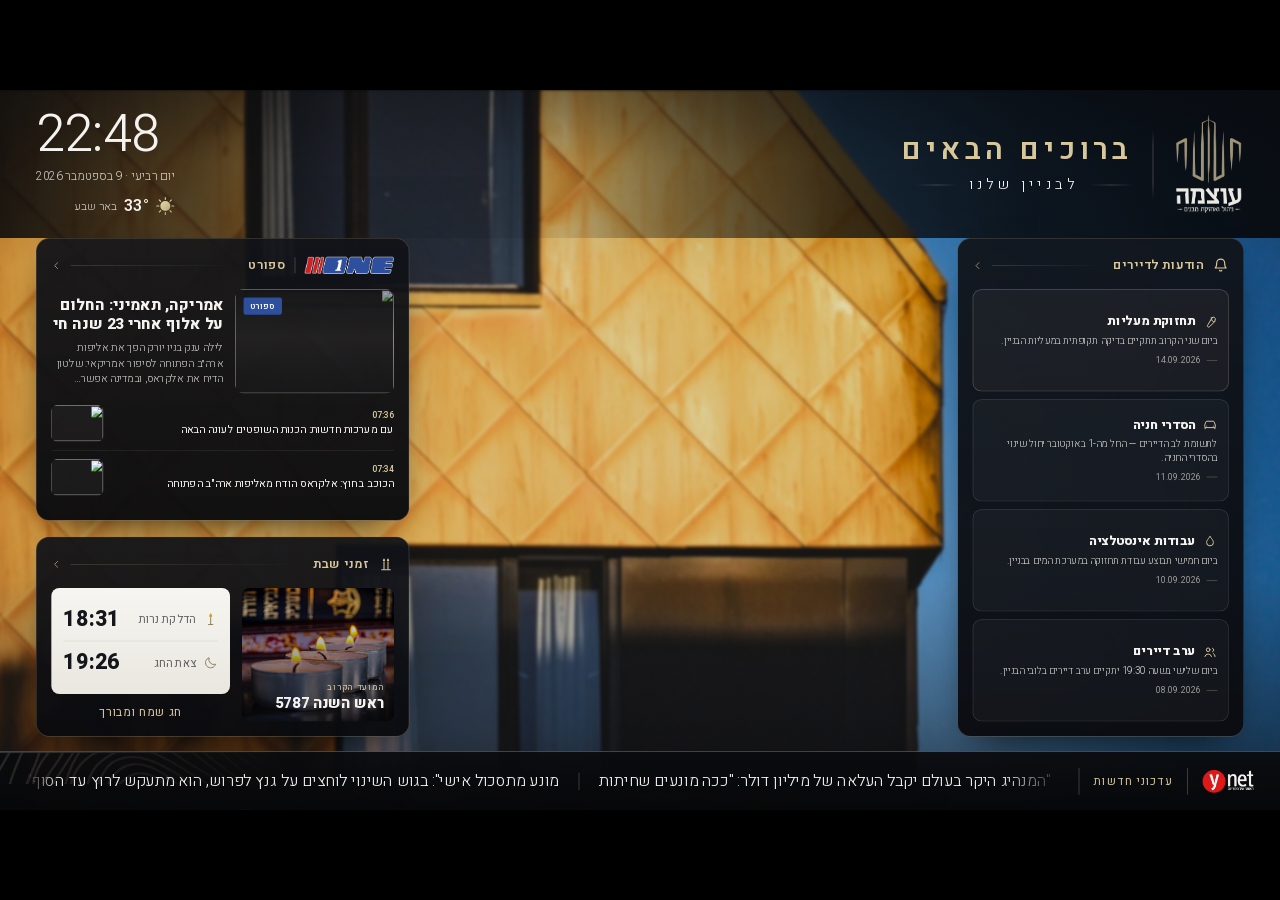
==== commit 1be4d4dc: "Cache-bust the Pages stylesheet with a content hash This is why the font fix looked like it hadn't s" ====
--- a/docs/index.html
+++ b/docs/index.html
@@ -26,7 +26,7 @@
 /*# sourceURL=global-styles-inline-css */
 </style>
 
-<link rel='stylesheet' id='lobby-screens-style-css' href='style.css' media='all' />
+<link rel='stylesheet' id='lobby-screens-style-css' href='style.css?v=edac9e05c3' media='all' />
 <meta name="generator" content="WordPress 7.0.3" />
 </head>
 <body class="home blog logged-in wp-theme-lobby-screens-theme">
--- a/docs/style.css
+++ b/docs/style.css
@@ -138,6 +138,13 @@
   --dimmer:rgba(244,243,239,0.60);
   --ink:#14161B;                       /* text on the light Shabbat panel */
   --ink-dim:rgba(20,22,27,0.66);
+  /* Heebo ships here at 100 / 300 / 400 / 600 / 800 ONLY (see the @font-face
+     block above — the files are local, there is no variable font and no
+     network fallback). Asking for any other weight does not fail loudly: the
+     browser synthesises it from the nearest face, so headlines quietly render
+     at the wrong weight and differently across browsers. v7.2 shipped with
+     200 on the clock and 700 on five headline rules before this was caught.
+     Use only the five values above. */
   --sans:'Heebo','Arial Hebrew',sans-serif;
 
   --radius:20px;
@@ -352,7 +359,7 @@
 }
 .w-feed-tag{
   position:absolute;top:12px;left:12px;z-index:2;
-  font-size:12px;font-weight:700;letter-spacing:.06em;
+  font-size:12px;font-weight:600;letter-spacing:.06em;
   color:#fff;
   background:#D8232A;                 /* Ynet red, from their own roundel */
   border-radius:4px;
@@ -362,7 +369,7 @@
 .w-feed-copy{display:flex;flex-direction:column;min-width:0;}
 .w-feed-title{
   margin-top:14px;
-  font-size:24px;font-weight:700;line-height:1.26;
+  font-size:24px;font-weight:800;line-height:1.26;
   display:-webkit-box;-webkit-line-clamp:2;-webkit-box-orient:vertical;
   overflow:hidden;
 }
@@ -451,7 +458,7 @@
 .w-clock{text-align:left;}
 .w-clock-time{
   direction:ltr;
-  font-size:78px;font-weight:200;line-height:.92;
+  font-size:78px;font-weight:300;line-height:.92;
   letter-spacing:-.01em;
   font-variant-numeric:tabular-nums;
 }
@@ -494,7 +501,7 @@
    sized to wrap to two lines cleanly rather than to fit on one at any cost */
 .w-shabbat-parasha-name{
   margin-top:3px;
-  font-size:22px;font-weight:700;line-height:1.18;
+  font-size:22px;font-weight:800;line-height:1.18;
   display:-webkit-box;-webkit-line-clamp:2;-webkit-box-orient:vertical;
   overflow:hidden;
 }
@@ -523,7 +530,7 @@
 }
 .w-shabbat-t-label svg{width:22px;height:22px;flex:0 0 auto;}
 .w-shabbat-t-val{
-  font-size:32px;font-weight:700;line-height:1;
+  font-size:32px;font-weight:800;line-height:1;
   color:var(--ink);
   font-variant-numeric:tabular-nums;
   direction:ltr;
@@ -561,7 +568,7 @@
 }
 .w-notice-head{display:flex;align-items:center;gap:11px;}
 .w-notice-icon{flex:0 0 auto;width:22px;height:22px;color:var(--gold-text);}
-.w-notice-title{font-size:19px;font-weight:700;line-height:1.2;}
+.w-notice-title{font-size:19px;font-weight:800;line-height:1.2;}
 .w-notice-detail{
   margin-top:7px;
   font-size:15px;font-weight:300;line-height:1.42;
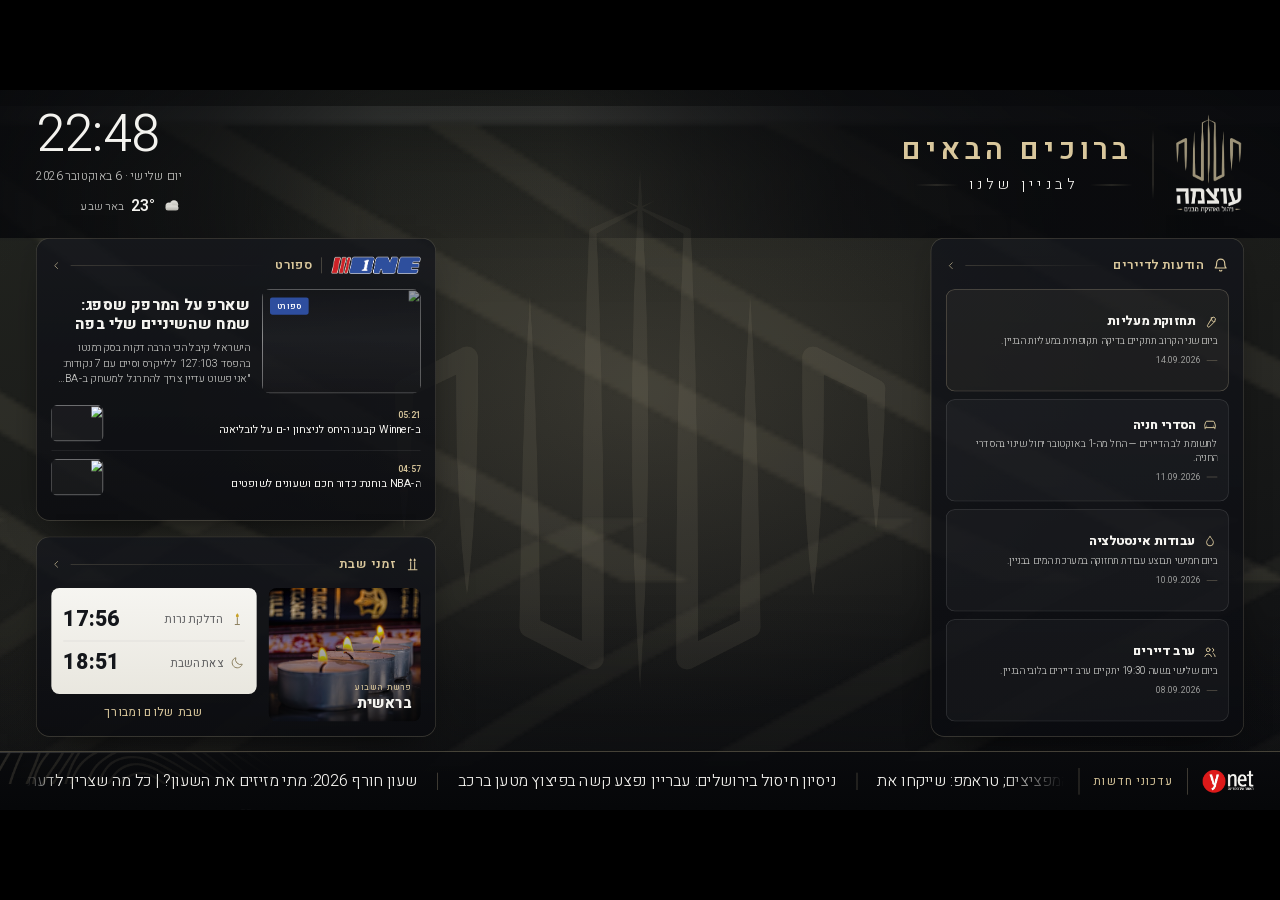
==== commit ef77b28b: "Refresh Pages snapshot to v8" ====
--- a/docs/index.html
+++ b/docs/index.html
@@ -3,7 +3,7 @@
 <head>
 <meta charset="UTF-8">
 <meta name="viewport" content="width=device-width, initial-scale=1">
-<title>My WordPress Website</title>
+<title>עוצמה · מסך לובי — נחל חבר 16-18</title>
 <title>My WordPress Website</title>
 <meta name='robots' content='max-image-preview:large' />
 <style id="wp-img-auto-sizes-contain-inline-css">
@@ -26,7 +26,7 @@
 /*# sourceURL=global-styles-inline-css */
 </style>
 
-<link rel='stylesheet' id='lobby-screens-style-css' href='style.css?v=edac9e05c3' media='all' />
+<link rel='stylesheet' id='lobby-screens-style-css' href='style.css' media='all' />
 <meta name="generator" content="WordPress 7.0.3" />
 </head>
 <body class="home blog logged-in wp-theme-lobby-screens-theme">
@@ -65,14 +65,16 @@
 </svg>
 
 <div class="fit" id="fitCanvas">
-  <!-- ambient background. muted+playsinline are required for autoplay to be
-       allowed at all; the still frame stays as poster so the screen is never
-       blank while the file buffers, and as the fallback if a player refuses
-       to decode the video. -->
-  <video class="bg-video" autoplay muted loop playsinline preload="auto"
-    poster="assets/images/lobby-bg-tower.jpg">
-    <source src="assets/images/lobby-bg.mp4" type="video/mp4">
-  </video>
+  <!-- ambient background, built from the client's own brand material
+       instead of stock footage: their charcoal, their champagne gold, and
+       the topographic contour field lifted from their printed signage.
+       Nothing here is licensed from a third party, nothing gets upscaled
+       badly, and the luminance is fully under our control — which is what
+       finally lets the cards be properly transparent (see style.css). -->
+  <div class="bg-base"></div>
+  <img class="bg-contours bg-contours-a" src="assets/images/otzma-contours.png" alt="">
+  <img class="bg-contours bg-contours-b" src="assets/images/otzma-contours.png" alt="">
+  <img class="bg-watermark" src="assets/images/otzma-mark.png" alt="">
   <div class="bg-scrim"></div>
 
   <div class="frame" dir="rtl" lang="he">
@@ -93,10 +95,10 @@
       </div>
       <div class="w-clock reveal">
   <div class="w-clock-time" id="clockTime">--:--</div>
-  <div class="w-clock-date">יום רביעי · 9 בספטמבר 2026</div>
+  <div class="w-clock-date">יום שלישי · 6 באוקטובר 2026</div>
       <div class="w-clock-weather">
-      <svg><use href="#wxSun"></use></svg>
-      <span class="w-clock-temp">33°</span>
+      <svg><use href="#wxCloud"></use></svg>
+      <span class="w-clock-temp">23°</span>
       <span class="w-clock-city">באר שבע</span>
     </div>
   </div>
@@ -175,21 +177,21 @@
           <article class="w-feed-hero-item is-active">
         <div class="w-feed-media">
                       <span class="w-feed-tag">ספורט</span>
-                                <img class="kb" src="https://photo.one.co.il/Image/GG/7,1/1849451.webp" alt="" loading="lazy">
+                                <img class="kb" src="https://photo.one.co.il/Image/GG/7,1/1891207.webp" alt="" loading="lazy">
                   </div>
         <div class="w-feed-copy">
-          <h2 class="w-feed-title">אמריקה, תאמיני: החלום על אלוף אחרי 23 שנה חי</h2>
-                      <p class="w-feed-standfirst">לילה ענק בניו יורק הפך את אליפות ארה״ב הפתוחה לסיפור אמריקאי: שלטון הדיח את אלקראס, ובמדינה אפשר להאמין שאחרי 23 שנות בצורת הגביע יישאר בבית</p>
+          <h2 class="w-feed-title">שארפ על המרפק שספג: שמח שהשיניים שלי בפה</h2>
+                      <p class="w-feed-standfirst">הישראלי קיבל הכי הרבה דקות בסקרמנטו בהפסד 127:103 ללייקרס וסיים עם 7 נקודות: &quot;אני פשוט עדיין צריך להתרגל למשחק ב-NBA&quot;. וגם: המחמאות ממאמנו</p>
                   </div>
       </article>
           <article class="w-feed-hero-item">
         <div class="w-feed-media">
                       <span class="w-feed-tag">ספורט</span>
-                                <img class="kb" src="https://photo.one.co.il/Image/GG/7,1/1678415.webp" alt="" loading="lazy">
+                                <img class="kb" src="https://photo.one.co.il/Image/GG/7,1/1891208.webp" alt="" loading="lazy">
                   </div>
         <div class="w-feed-copy">
-          <h2 class="w-feed-title">&quot;התקופה בישראל גרמה לי ללכת לטיפול נפשי&quot;</h2>
-                      <p class="w-feed-standfirst">פטריק קלימלה, אקס הפועל ב&quot;ש וחלוצה של סיאול בהווה, התראיין וסיפר על המלחמה שהובילה אותו לעזוב וההתמודדות הנפשית: &quot;התחלתי לאבד את היציבות&quot;</p>
+          <h2 class="w-feed-title">אוטמנדי נפרד מהנבחרת: חלק עצום מחיי נגמר</h2>
+                      <p class="w-feed-standfirst">הבלם הארגנטינאי ערך את אימון הפרידה שלו מהאלביסלסטה ושיתף: &quot;לייצג את המדינה שלי היה כבוד מהגדולים ביותר בחיי. תודה על הכול&quot;. וגם: המסר למסי</p>
                   </div>
       </article>
       </div>
@@ -197,20 +199,20 @@
   <div class="w-feed-list">
           <article class="w-feed-item">
                   <div class="w-feed-thumb">
-            <img src="https://photo.one.co.il/Image/GG/7,1/1886972.webp" alt="" loading="lazy">
+            <img src="https://photo.one.co.il/Image/GG/7,1/1891063.webp" alt="" loading="lazy">
           </div>
                 <div class="w-feed-item-body">
-                      <div class="w-feed-time">07:36</div>
-                    <div class="w-feed-item-title">עם מערכות חדשות: הכנות השופטים לעונה הבאה</div>
+                      <div class="w-feed-time">05:21</div>
+                    <div class="w-feed-item-title">ב-Winner קבעו: היחס לניצחון י-ם על לובליאנה</div>
         </div>
       </article>
           <article class="w-feed-item">
                   <div class="w-feed-thumb">
-            <img src="https://photo.one.co.il/Image/GG/7,1/1861609.webp" alt="" loading="lazy">
+            <img src="https://photo.one.co.il/Image/GG/7,1/1836651.webp" alt="" loading="lazy">
           </div>
                 <div class="w-feed-item-body">
-                      <div class="w-feed-time">07:34</div>
-                    <div class="w-feed-item-title">הכוכב בחוץ: אלקראס הודח מאליפות ארה&quot;ב הפתוחה</div>
+                      <div class="w-feed-time">04:57</div>
+                    <div class="w-feed-item-title">ה-NBA בוחנת: כדור חכם ושעונים לשופטים</div>
         </div>
       </article>
       </div>
@@ -232,8 +234,8 @@
     <div class="w-shabbat-media">
       <img class="kb" src="assets/images/candles-pixabay.jpg" alt="נרות שבת">
               <div class="w-shabbat-parasha">
-          <div class="w-shabbat-parasha-label">המועד הקרוב</div>
-          <div class="w-shabbat-parasha-name">ראש השנה 5787</div>
+          <div class="w-shabbat-parasha-label">פרשת השבוע</div>
+          <div class="w-shabbat-parasha-name">בראשית</div>
         </div>
           </div>
 
@@ -241,14 +243,14 @@
       <div class="w-shabbat-times">
         <div class="w-shabbat-t">
           <span class="w-shabbat-t-label"><svg viewBox="0 0 24 24" fill="none" stroke="#8C7F5F" stroke-width="1.6" stroke-linecap="round" aria-hidden="true"><path d="M12 2c1.6 1.9 2.4 3.3 2.4 4.4a2.4 2.4 0 0 1-4.8 0C9.6 5.3 10.4 3.9 12 2Z" fill="#C9A227" stroke="none"/><path d="M12 9.5v11M8.5 20.5h7"/></svg>הדלקת נרות</span>
-          <span class="w-shabbat-t-val">18:31</span>
+          <span class="w-shabbat-t-val">17:56</span>
         </div>
                   <div class="w-shabbat-t">
-            <span class="w-shabbat-t-label"><svg viewBox="0 0 24 24" fill="none" stroke="#8C7F5F" stroke-width="1.6" stroke-linejoin="round" aria-hidden="true"><path d="M20 14.5A8.2 8.2 0 0 1 9.5 4 8.4 8.4 0 1 0 20 14.5Z"/></svg>צאת החג</span>
-            <span class="w-shabbat-t-val">19:26</span>
+            <span class="w-shabbat-t-label"><svg viewBox="0 0 24 24" fill="none" stroke="#8C7F5F" stroke-width="1.6" stroke-linejoin="round" aria-hidden="true"><path d="M20 14.5A8.2 8.2 0 0 1 9.5 4 8.4 8.4 0 1 0 20 14.5Z"/></svg>צאת השבת</span>
+            <span class="w-shabbat-t-val">18:51</span>
           </div>
               </div>
-      <div class="w-shabbat-foot">חג שמח ומבורך</div>
+      <div class="w-shabbat-foot">שבת שלום ומבורך</div>
     </div>
 
   </div>
@@ -266,7 +268,7 @@
   <div class="w-ticker-sep"></div>
 
   <div class="w-ticker-flow">
-    <div class="w-ticker-track"><span>&quot;מונע מתסכול אישי&quot;: בגוש השינוי לוחצים על גנץ לפרוש, הוא מתעקש לרוץ עד הסוף</span><i></i><span>המנהיג היקר בעולם יקבל העלאה של מיליון דולר: &quot;ככה מונעים שחיתות&quot;</span><i></i><span>נתניהו הודיע שיתבע וטוען: אין רישום שיחה ביומן או תיעוד כניסה של נציג האמירויות</span><i></i><span>צה&quot;ל: חמאס מוציא כלי נשק מהמחסנים</span><i></i><span>&quot;שליח איפא&quot;ק&quot; ניצח בפריימריז, מחליפתו האשימה את יריבתה בתמיכה בנתניהו</span><i></i><span>טראמפ לא התנגד לסנקציות של בריטניה: &quot;חולקים את החששות&quot; | דיווח</span><i></i><span>הגורם שמאשר: ישראל קיבלה התרעה מהאמירויות; כך נוהל קו הסתרים החשאי</span><i></i><span>ביידן עדכן על הסרטן שהתפשט לעצמותיו: &quot;הטיפול בהקרנות פעל כמתוכנן&quot;</span><i></i><span>&quot;מונע מתסכול אישי&quot;: בגוש השינוי לוחצים על גנץ לפרוש, הוא מתעקש לרוץ עד הסוף</span><i></i><span>המנהיג היקר בעולם יקבל העלאה של מיליון דולר: &quot;ככה מונעים שחיתות&quot;</span><i></i><span>נתניהו הודיע שיתבע וטוען: אין רישום שיחה ביומן או תיעוד כניסה של נציג האמירויות</span><i></i><span>צה&quot;ל: חמאס מוציא כלי נשק מהמחסנים</span><i></i><span>&quot;שליח איפא&quot;ק&quot; ניצח בפריימריז, מחליפתו האשימה את יריבתה בתמיכה בנתניהו</span><i></i><span>טראמפ לא התנגד לסנקציות של בריטניה: &quot;חולקים את החששות&quot; | דיווח</span><i></i><span>הגורם שמאשר: ישראל קיבלה התרעה מהאמירויות; כך נוהל קו הסתרים החשאי</span><i></i><span>ביידן עדכן על הסרטן שהתפשט לעצמותיו: &quot;הטיפול בהקרנות פעל כמתוכנן&quot;</span><i></i></div>
+    <div class="w-ticker-track"><span>שעון חורף 2026: מתי מזיזים את השעון? | כל מה שצריך לדעת</span><i></i><span>ניסיון חיסול בירושלים: עבריין נפצע קשה בפיצוץ מטען ברכב</span><i></i><span>נחשפה המזימה האיראנית בבסיס המפציצים; טראמפ: שייקחו את LA, המחיר זניח</span><i></i><span>&quot;אומרים לי: &#039;חמיד, אי אפשר לחיות ככה. פאטמה מתה, אתה צריך לבנות חיים חדשים, להתחתן&#039;. אני אומר להם: קל לדבר. אתם יכולים לדבר עד מחר&quot;</span><i></i><span>הודו התאחדה סביב הטייס הגיבור: &quot;בנה האמיץ של מומבאי&quot;</span><i></i><span>&quot;חסרים לוחמים גם כשהמערך כבר בקצה. המילואימניקים ישלמו מחירים כבדים&quot;</span><i></i><span>הדלק מתייקר והמדינה מסבסדת: כמה עולה לנו כלכלת הבחירות של סמוטריץ&#039;?</span><i></i><span>הבכיר במשרד התחבורה שקיבל תשלום מפליי דובאי, והתעקשות טראמפ: &quot;לדעתי איראן אחראית&quot;</span><i></i><span>שעון חורף 2026: מתי מזיזים את השעון? | כל מה שצריך לדעת</span><i></i><span>ניסיון חיסול בירושלים: עבריין נפצע קשה בפיצוץ מטען ברכב</span><i></i><span>נחשפה המזימה האיראנית בבסיס המפציצים; טראמפ: שייקחו את LA, המחיר זניח</span><i></i><span>&quot;אומרים לי: &#039;חמיד, אי אפשר לחיות ככה. פאטמה מתה, אתה צריך לבנות חיים חדשים, להתחתן&#039;. אני אומר להם: קל לדבר. אתם יכולים לדבר עד מחר&quot;</span><i></i><span>הודו התאחדה סביב הטייס הגיבור: &quot;בנה האמיץ של מומבאי&quot;</span><i></i><span>&quot;חסרים לוחמים גם כשהמערך כבר בקצה. המילואימניקים ישלמו מחירים כבדים&quot;</span><i></i><span>הדלק מתייקר והמדינה מסבסדת: כמה עולה לנו כלכלת הבחירות של סמוטריץ&#039;?</span><i></i><span>הבכיר במשרד התחבורה שקיבל תשלום מפליי דובאי, והתעקשות טראמפ: &quot;לדעתי איראן אחראית&quot;</span><i></i></div>
   </div>
 
   <img class="w-ticker-orn" src="assets/images/otzma-ornament.png" alt="" aria-hidden="true">
@@ -292,30 +294,6 @@
 }
 window.addEventListener('resize',fitScreen);
 fitScreen();
-
-/* ---- background video keep-alive ----
-   An unattended lobby screen has nobody to click "play": browsers can refuse
-   the initial autoplay, and a long uptime can leave the element stalled after
-   a tab throttle or a decode hiccup. Retry on the events that typically
-   unblock it, plus a slow watchdog that restarts playback if the clock stops
-   advancing. */
-(function(){
-  var v=document.querySelector('.bg-video');
-  if(!v) return;
-  var kick=function(){ var p=v.play(); if(p&&p.catch) p.catch(function(){}); };
-  ['loadeddata','canplay','pause','stalled','suspend'].forEach(function(e){
-    v.addEventListener(e,kick);
-  });
-  document.addEventListener('visibilitychange',function(){
-    if(!document.hidden) kick();
-  });
-  kick();
-  var last=-1;
-  setInterval(function(){
-    if(v.paused || v.currentTime===last) kick();
-    last=v.currentTime;
-  },5000);
-})();
 
 /* ---- ClockWidget ---- the only value rendered client-side */
 function tick(){
--- a/docs/style.css
+++ b/docs/style.css
@@ -120,10 +120,12 @@
   --night:#0A0B0E;
   /* v7.1: the mockup's cards are near-solid black panels, not glass. A little
      translucency is kept so the background still reads as depth behind them. */
-  /* v7.2: the field behind the cards is a bright clip now, not a blacked-out
-     one, so the panels take a little more body. Measured below. */
-  --card-top:rgba(17,19,25,0.94);
-  --card-bot:rgba(10,11,15,0.965);
+  /* v8: the panels were pushed to near-opaque only because a bright daylight
+     clip sat behind them. With the brand background under control they open
+     up to ~0.80/0.86, so the contour field and the gold glow read through the
+     cards instead of being blocked by them. Re-measured below. */
+  --card-top:rgba(19,21,27,0.80);
+  --card-bot:rgba(11,12,16,0.86);
   --line:rgba(255,255,255,0.09);
   --frame:rgba(201,188,156,0.26);      /* the thin gold rule around a card */
   --frame-soft:rgba(255,255,255,0.14);
@@ -195,40 +197,87 @@
 }
 
 /* ---------- ambient background ----------
-   The mockup stages the photo as a bright band behind the header that falls
-   away to black under the cards. The scrim below does exactly that: almost
-   nothing at the top, solid by a third of the way down.
-   scale(1.10) clips the videographer's watermark off the bottom (v6 finding —
-   the threshold is 1.071); the blur makes the 640x360 source read as depth of
-   field rather than as a low-resolution file. */
-.bg-video{
+   v8: the stock clip is gone. The background is now built from the client's
+   own material — their charcoal, their champagne gold, and the topographic
+   contour field taken off their printed signage — so it reads as an extension
+   of the brand rather than as footage borrowed from somewhere.
+
+   Three practical problems this also retires, all of them real and all of them
+   recorded in the README: the clip was a third party's work with their
+   watermark burned in (a licensing exposure for a paying client), it was a
+   640x360 source stretched roughly 3x onto a 1080p screen, and its daylight
+   brightness is what forced the cards to be near-opaque in the first place.
+   Luminance is fully under our control now, so the cards open up (below). */
+.bg-base{
   position:absolute;inset:0;z-index:0;
-  width:100%;height:100%;
-  object-fit:cover;
-  transform-origin:center top;
-  transform:scale(1.10);
-  /* v7.2: with the middle of the screen deliberately empty, the clip is
-     something a resident actually looks at. Grading is close to neutral and
-     the blur is down to 2px — enough to keep the 640x360 source from reading
-     as pixellated, not enough to erase it. Affordable because no body text
-     sits on the footage: the cards are near-opaque, and the header carries its
-     own edge scrim (below). */
-  filter:brightness(0.92) saturate(1.06) blur(2px);
-}
+  background:
+    /* two soft champagne glows, placed to light the open centre column and to
+       lift the far corner behind the stack */
+    radial-gradient(1000px 700px at 50% 42%, rgba(157,147,121,.22), transparent 70%),
+    radial-gradient(760px 560px at 12% 88%, rgba(157,147,121,.09), transparent 66%),
+    /* the brand charcoal, warm at the top and deepening toward the base */
+    linear-gradient(168deg, #242621 0%, #1B1C1A 46%, #0E0F12 100%);
+}
+/* the client's contour field. Two copies at different scales drifting against
+   each other turn a 2400x103 strip into a slow, non-repeating texture; mirrored
+   so neither copy reads as the same band twice. */
+.bg-contours{
+  position:absolute;z-index:1;
+  width:260%;height:auto;
+  pointer-events:none;
+  will-change:transform;
+  /* scaled well past the viewport so only the broad, open part of the curve
+     is in frame — at smaller scales the lines read as scratches rather than
+     as topography */
+}
+.bg-contours-a{
+  top:26%;left:-78%;
+  opacity:.13;
+  transform:scale(3.4);
+  animation:driftA 150s ease-in-out infinite alternate;
+}
+.bg-contours-b{
+  bottom:4%;left:-60%;
+  opacity:.08;
+  transform:scaleY(-1) scale(2.8);
+  animation:driftB 190s ease-in-out infinite alternate;
+}
+@keyframes driftA{
+  from{transform:scale(3.4) translateX(0);}
+  to{transform:scale(3.4) translateX(-1.6%);}
+}
+@keyframes driftB{
+  from{transform:scaleY(-1) scale(2.8) translateX(0);}
+  to{transform:scaleY(-1) scale(2.8) translateX(1.8%);}
+}
+/* the logo's tower mark, large and faint, sitting in the open centre column.
+   With the clip gone this is what gives that space a subject — and it is the
+   most direct answer to "match the logo" available to us. */
+.bg-watermark{
+  position:absolute;z-index:1;
+  top:50%;left:50%;
+  transform:translate(-50%,-54%);
+  height:780px;width:auto;
+  opacity:.13;
+  pointer-events:none;
+}
+/* a plain vignette to seat the ticker and the header; no blackout needed now
+   that nothing bright sits underneath */
 .bg-scrim{
   position:absolute;inset:0;z-index:1;
-  /* v7.2: no longer a blackout. Only a vignette — enough weight at the very
-     top and along the bottom to hold the clock and to seat the ticker, and
-     essentially clear through the middle where the open column is. */
   background:
-    radial-gradient(128% 108% at 50% 44%, transparent 0%, transparent 42%, rgba(8,9,12,.52) 100%),
+    radial-gradient(130% 110% at 50% 44%, transparent 0%, transparent 46%, rgba(6,7,10,.46) 100%),
     linear-gradient(180deg,
-      rgba(8,9,12,.40) 0%,
-      rgba(8,9,12,.10) 10%,
-      rgba(8,9,12,0) 26%,
-      rgba(8,9,12,0) 68%,
-      rgba(8,9,12,.34) 88%,
-      rgba(8,9,12,.62) 100%);
+      rgba(6,7,10,.34) 0%,
+      rgba(6,7,10,.06) 12%,
+      rgba(6,7,10,0) 30%,
+      rgba(6,7,10,0) 70%,
+      rgba(6,7,10,.26) 88%,
+      rgba(6,7,10,.52) 100%);
+}
+
+@media (prefers-reduced-motion: reduce){
+  .bg-contours{animation:none;}
 }
 
 /* ---------- frame / zones ---------- */
@@ -274,10 +323,15 @@
    open column is the wide 1fr in the centre, and the stack goes to the far
    side. The centre is not a gap between cards; it is the widest single element
    on the screen, and the clip plays in it. */
+/* v8: the open centre was 762px because a video played in it. With the clip
+   gone it only carries the brand mark, so the content panels take the width
+   back and the centre settles at ~622px — still the widest single element on
+   the screen and still the breathing space the brief asks for, without
+   reading as a hole where something used to be. */
 .zone-grid{
   flex:1 1 auto;min-height:0;
   display:grid;
-  grid-template-columns:430px minmax(0,1fr) 560px;
+  grid-template-columns:470px minmax(0,1fr) 600px;
   gap:30px;
   padding:0 54px;
   margin:22px 0;
